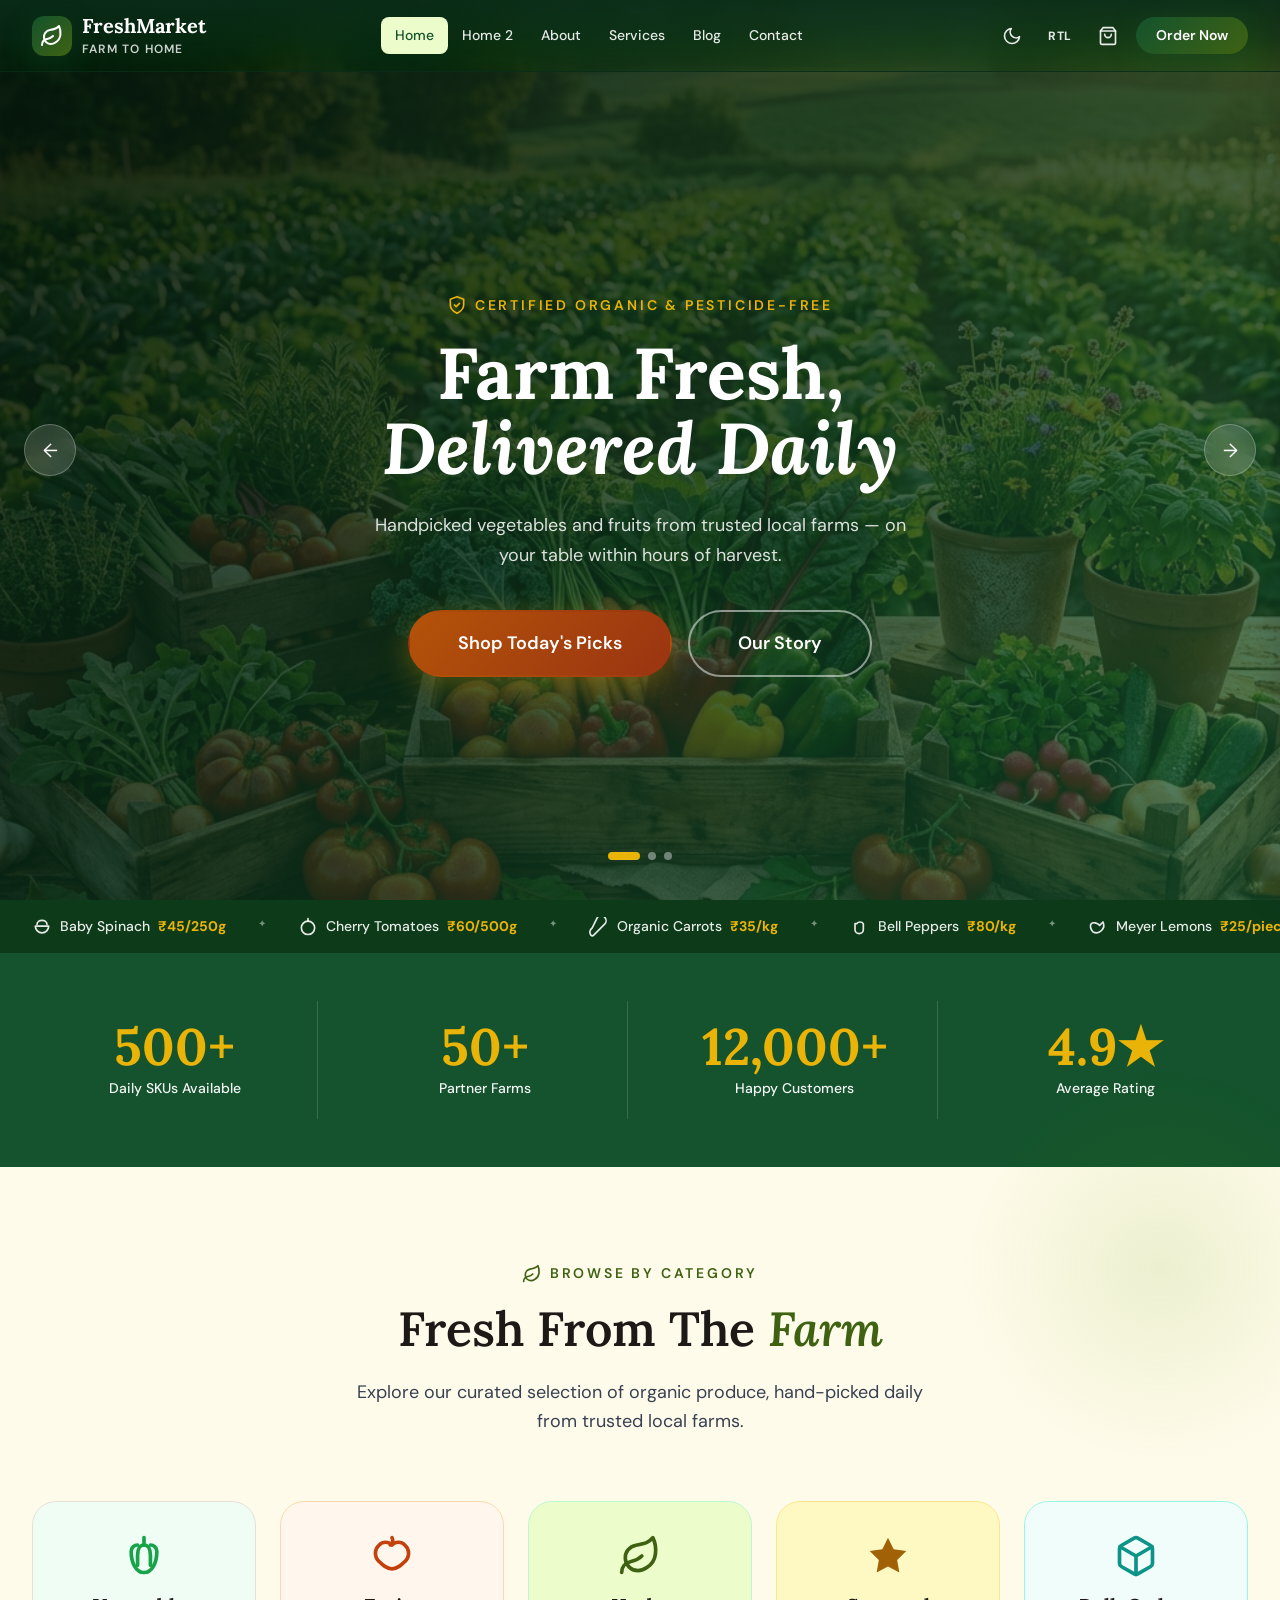
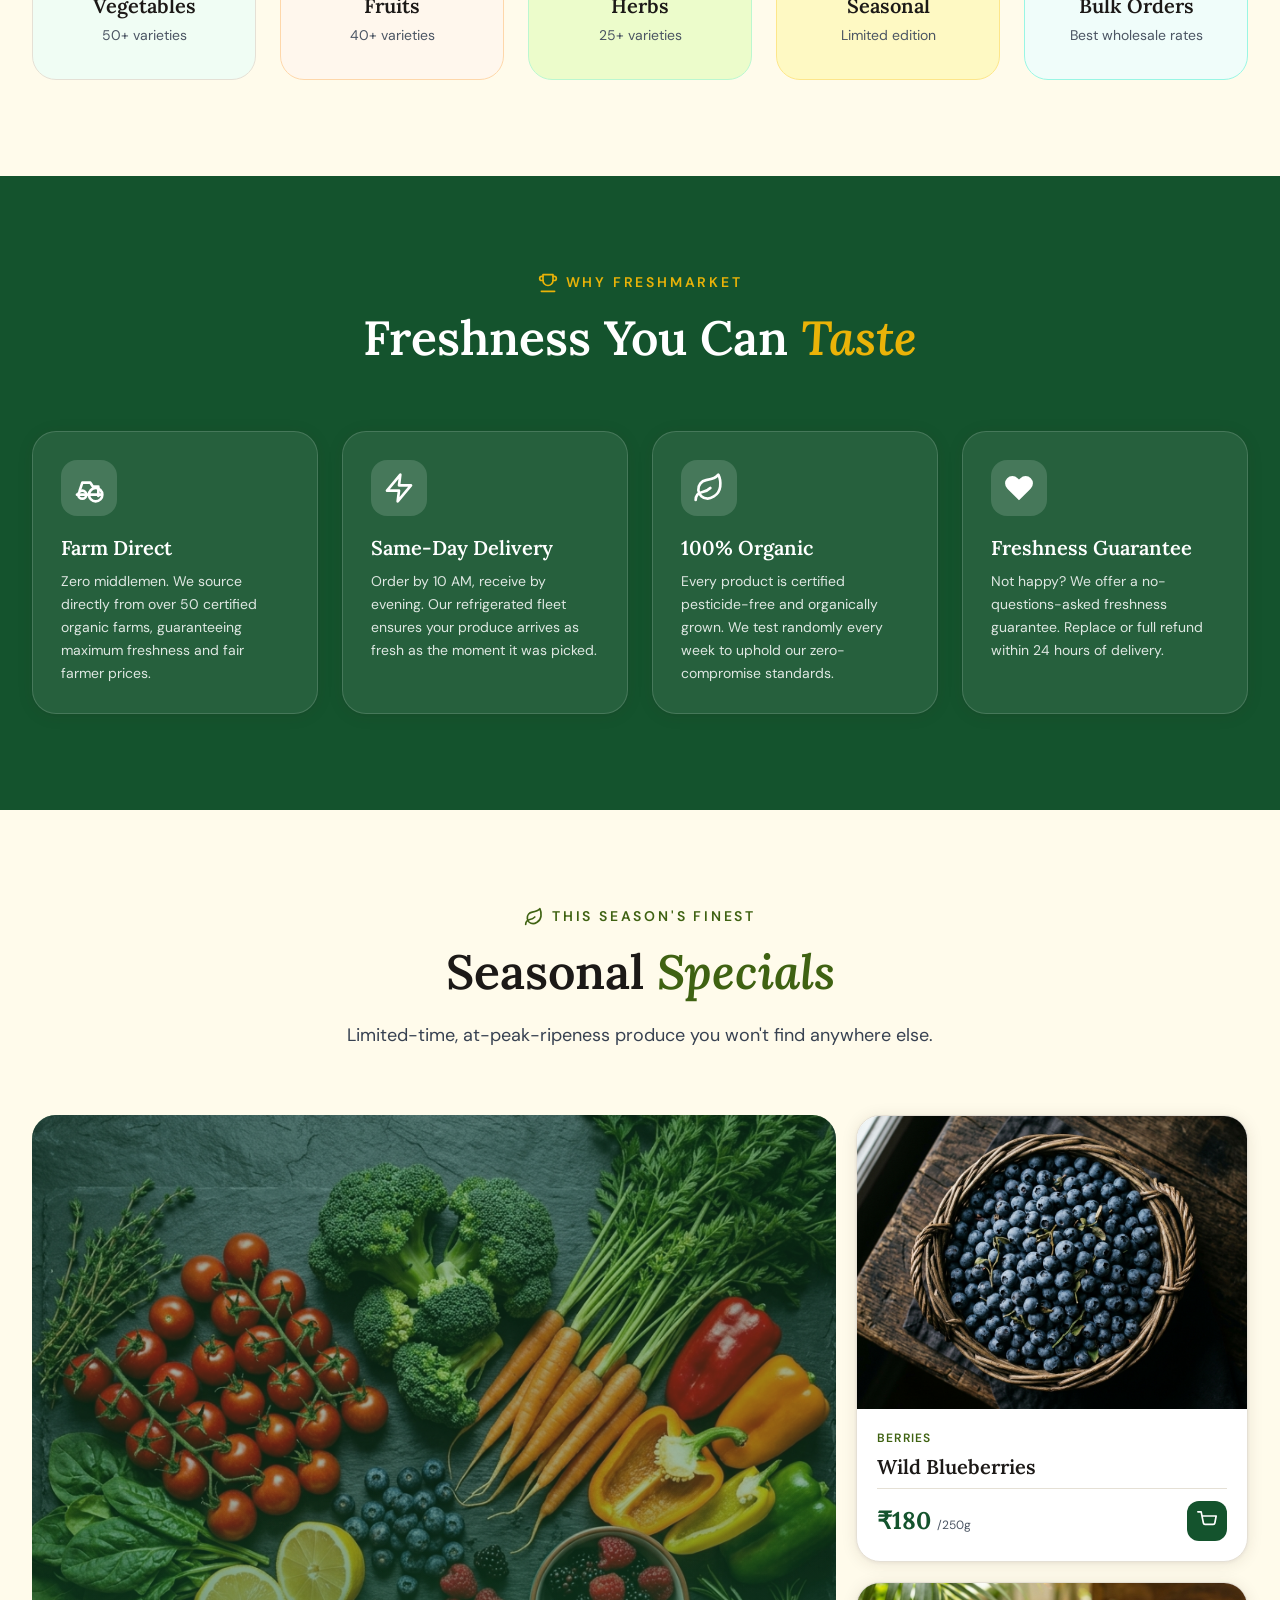
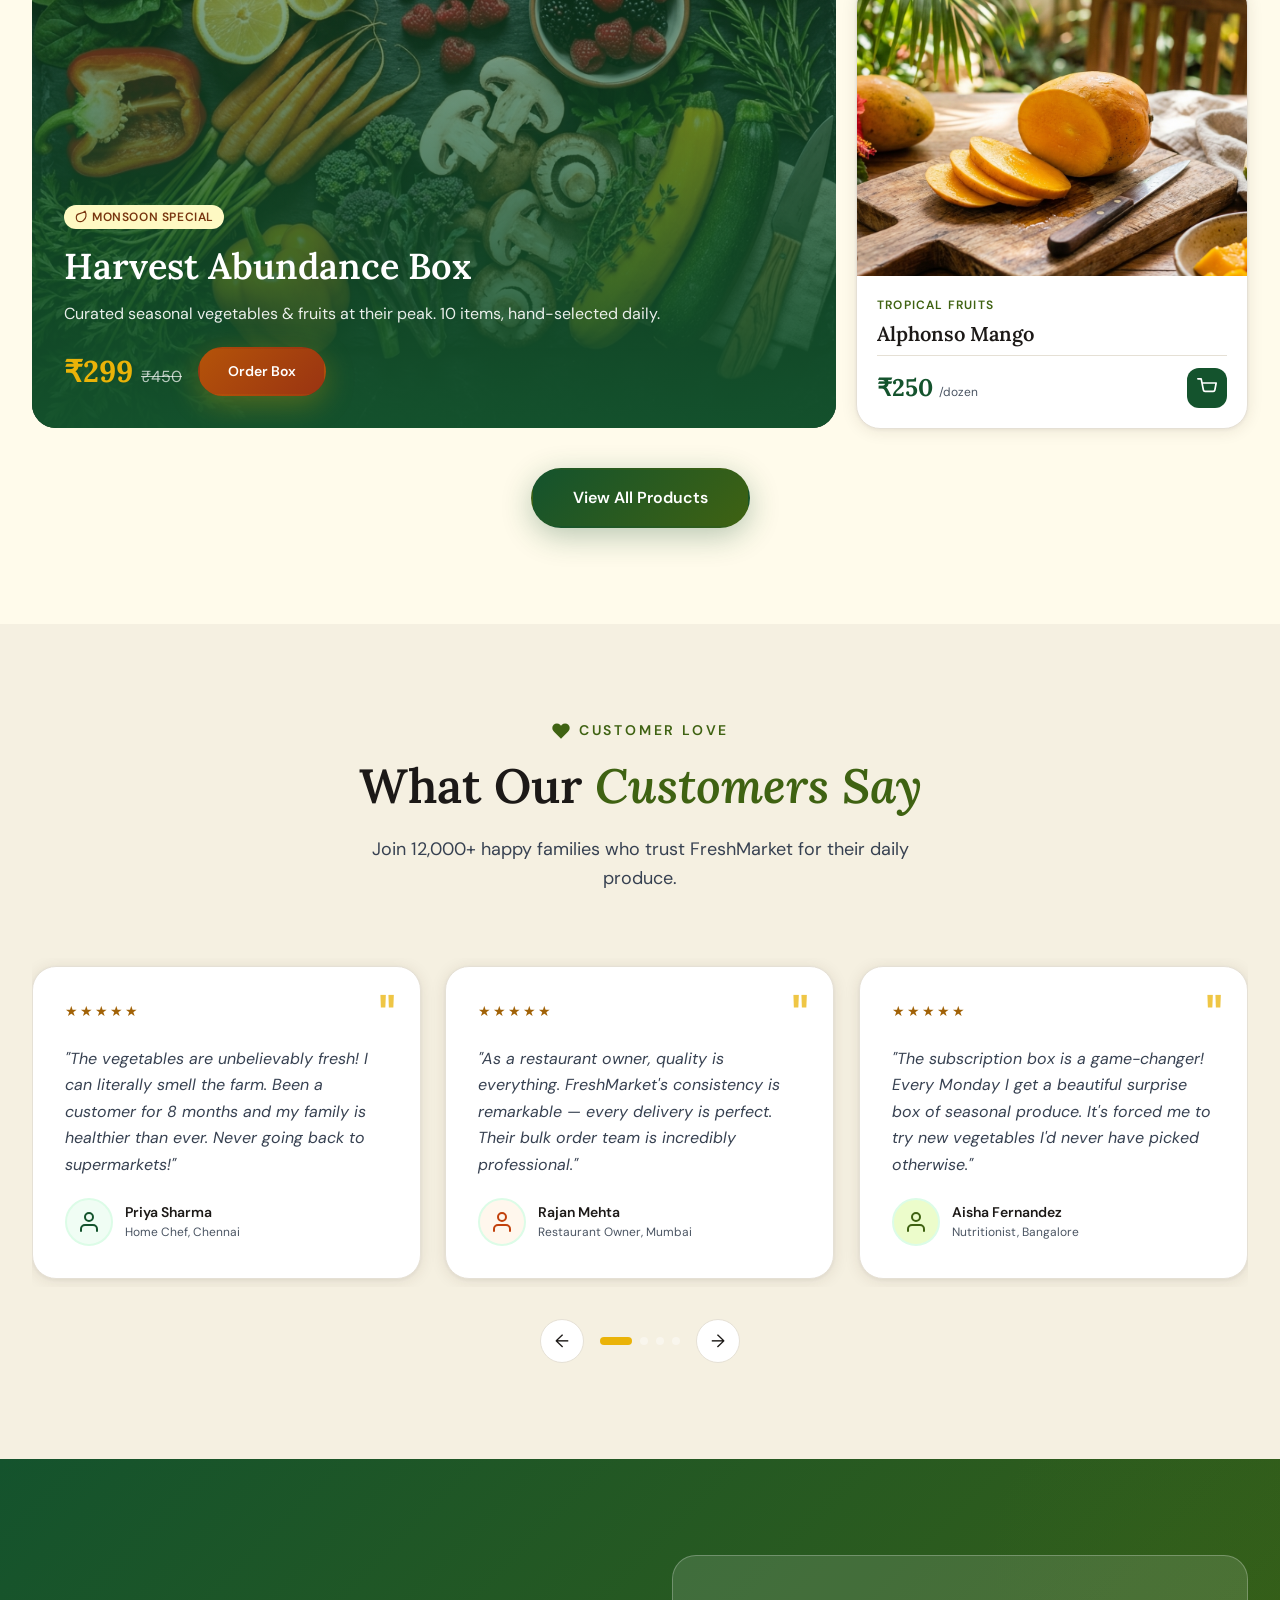
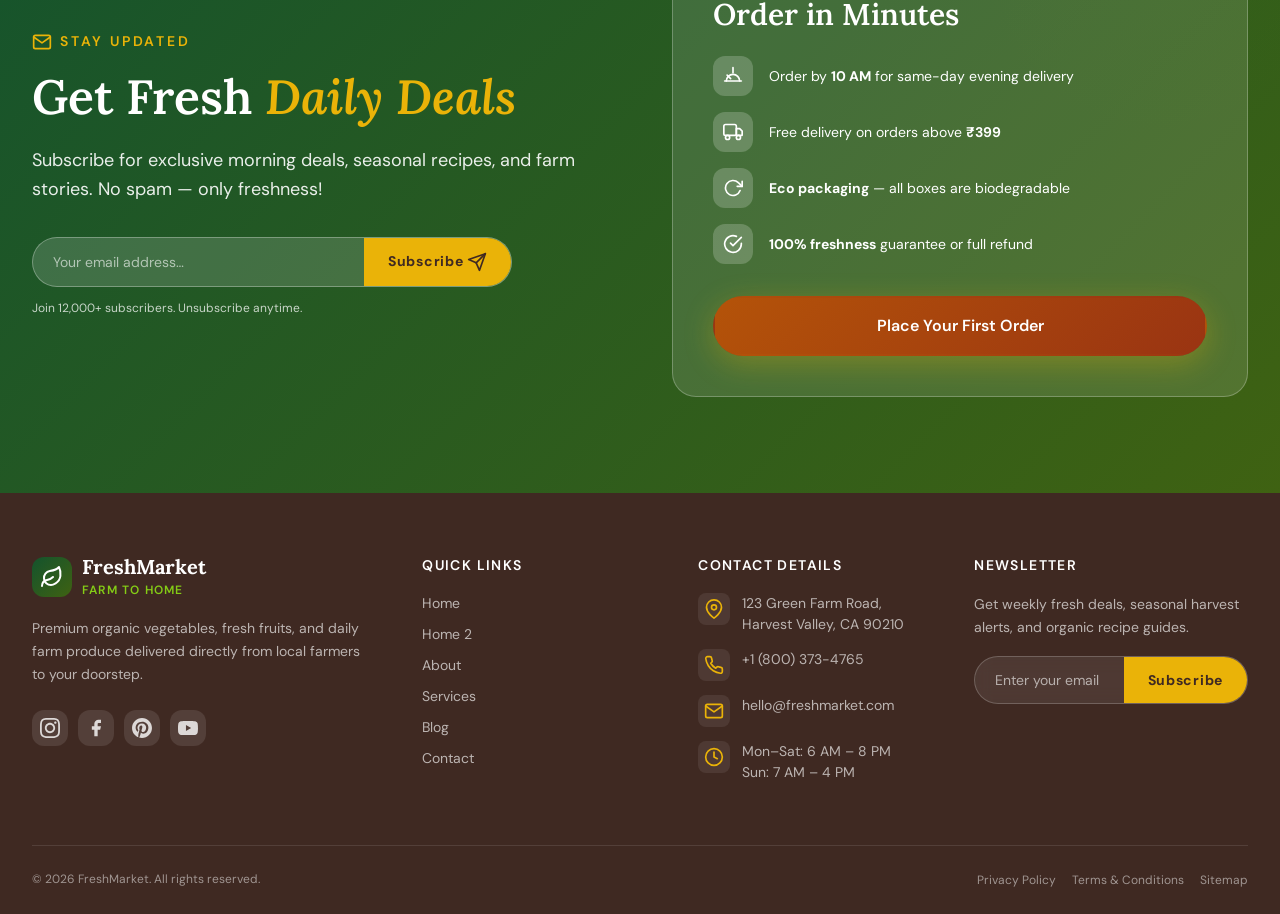
==== index.html @ e2cdcfb3 "home fixed" ====
<!DOCTYPE html>
<html lang="en" dir="ltr" data-theme="light">
<head>
  <meta charset="UTF-8">
  <meta name="viewport" content="width=device-width, initial-scale=1.0">
  <meta name="description" content="FreshMarket — Premium Local Vegetable & Fruit Market. Farm-fresh organic produce delivered to your door daily. Pesticide-free, hand-picked, seasonal specials.">
  <meta name="keywords" content="fresh vegetables, organic fruits, local market, farm to home, organic produce, fresh delivery">
  <meta property="og:title" content="FreshMarket — Premium Local Vegetable & Fruit Market">
  <meta property="og:description" content="Farm-fresh organic produce delivered daily. Pesticide-free, hand-picked seasonal specials.">
  <meta property="og:type" content="website">
  <meta name="theme-color" content="#14532D">
  <link rel="canonical" href="index.html">
  <title>FreshMarket — Premium Local Vegetable & Fruit Market</title>
  <link rel="stylesheet" href="assets/css/main.css">
  <link rel="stylesheet" href="assets/css/components.css">
  <link rel="stylesheet" href="assets/css/animations.css">
  <link rel="stylesheet" href="assets/css/dark-mode.css">
  <script src="assets/js/icons.js"></script>
  <script type="application/ld+json">
  {"@context":"https://schema.org","@type":"LocalBusiness","name":"FreshMarket","description":"Premium Local Vegetable & Fruit Market","url":"https://freshmarket.local","telephone":"+1-800-FRESH-MK","address":{"@type":"PostalAddress","streetAddress":"123 Green Farm Road","addressLocality":"Harvest Valley","addressRegion":"CA","postalCode":"90210","addressCountry":"US"}}
  </script>
</head>
<body>

<!-- Skip to Content -->
<a href="#main-content" class="skip-link">Skip to main content</a>

<!-- Page Loader -->
<div id="page-loader" aria-hidden="true">
  <div class="loader-logo"><svg class="icon-svg icon-svg-lg" viewBox="0 0 24 24" fill="none" stroke="currentColor"><path d="M11 20A7 7 0 0 1 9.8 6.1C15.5 5 17 4.4 19 2c1 2 2 4.1 1.4 9-1 7.6-8.6 9-9.4 9z"/><path d="M2 21c0-3 1.85-5.36 5.08-6C9.5 14.52 12 13 13 12"/></svg> FreshMarket</div>
  <div class="loader-bar"><div class="loader-bar-fill"></div></div>
</div>

<!-- Page Transition Overlay -->
<div id="page-transition" aria-hidden="true"></div>

<!-- Toast Container -->
<div class="toast-container" aria-live="polite" aria-atomic="false"></div>

<!-- Lightbox -->
<div id="lightbox" class="lightbox" role="dialog" aria-modal="true" aria-label="Image viewer">
  <div class="lightbox-inner">
    <button class="lightbox-close" aria-label="Close image viewer">✕</button>
    <img class="lightbox-img" src="" alt="">
  </div>
</div>

<!-- NAVBAR -->
<header>
  <nav class="navbar transparent" id="navbar" role="navigation" aria-label="Main navigation">
    <div class="container navbar-inner">

      <!-- Logo -->
      <a href="index.html" class="navbar-logo" aria-label="FreshMarket Home">
        <div class="logo-icon" aria-hidden="true"><svg class="icon-svg" viewBox="0 0 24 24" fill="none" stroke="currentColor"><path d="M11 20A7 7 0 0 1 9.8 6.1C15.5 5 17 4.4 19 2c1 2 2 4.1 1.4 9-1 7.6-8.6 9-9.4 9z"/><path d="M2 21c0-3 1.85-5.36 5.08-6C9.5 14.52 12 13 13 12"/></svg></div>
        <div class="logo-text">
          <span class="logo-main">FreshMarket</span>
          <span class="logo-sub">Farm to Home</span>
        </div>
      </a>

      <!-- Desktop Nav -->
      <ul class="nav-menu" role="list">
        <li class="nav-item"><a href="index.html" class="nav-link active" aria-current="page">Home</a></li>
        <li class="nav-item"><a href="home2.html" class="nav-link">Home 2</a></li>
        <li class="nav-item"><a href="about.html" class="nav-link">About</a></li>
        <li class="nav-item"><a href="services.html" class="nav-link">Services</a></li>
        <li class="nav-item"><a href="blog.html" class="nav-link">Blog</a></li>
        <li class="nav-item"><a href="contact.html" class="nav-link">Contact</a></li>
      </ul>

      <!-- Controls -->
      <div class="nav-controls">
        <button class="nav-icon-btn theme-toggle" id="theme-btn" aria-label="Toggle dark mode">
          <span class="theme-icon"><svg class="icon-svg" viewBox="0 0 24 24" fill="none" stroke="currentColor"><path d="M21 12.79A9 9 0 1 1 11.21 3 7 7 0 0 0 21 12.79z"/></svg></span>
        </button>
        <button class="nav-icon-btn rtl-toggle rtl-btn" id="rtl-btn" aria-label="Toggle RTL/LTR">RTL</button>
        <button class="nav-icon-btn cart-btn" id="cart-btn" aria-label="View shopping cart" style="position:relative;">
          <svg class="icon-svg" viewBox="0 0 24 24" fill="none" stroke="currentColor" stroke-width="2"><path d="M6 2L3 6v14a2 2 0 0 0 2 2h14a2 2 0 0 0 2-2V6l-3-4z"/><line x1="3" y1="6" x2="21" y2="6"/><path d="M16 10a4 4 0 0 1-8 0"/></svg>
          <span class="cart-badge" id="cart-badge">0</span>
        </button>
        <a href="contact.html" class="nav-cta">Order Now</a>
        <button class="hamburger" id="hamburger" aria-label="Open menu" aria-expanded="false" aria-controls="mobile-nav">
          <span class="bar"></span>
          <span class="bar"></span>
          <span class="bar"></span>
        </button>
      </div>

    </div>
  </nav>

  <!-- Mobile Nav Overlay -->
  <div class="mobile-nav-overlay" id="nav-overlay" aria-hidden="true"></div>

  <!-- Mobile Nav -->
  <nav class="mobile-nav" id="mobile-nav" aria-label="Mobile navigation">
    <div class="mobile-nav-header">
      <a href="index.html" class="navbar-logo">
        <div class="logo-icon"><svg class="icon-svg" viewBox="0 0 24 24" fill="none" stroke="currentColor"><path d="M11 20A7 7 0 0 1 9.8 6.1C15.5 5 17 4.4 19 2c1 2 2 4.1 1.4 9-1 7.6-8.6 9-9.4 9z"/><path d="M2 21c0-3 1.85-5.36 5.08-6C9.5 14.52 12 13 13 12"/></svg></div>
        <div class="logo-text">
          <span class="logo-main">FreshMarket</span>
          <span class="logo-sub">Farm to Home</span>
        </div>
      </a>
      <button class="mobile-close" id="mobile-close" aria-label="Close menu">✕</button>
    </div>
    <div class="mobile-nav-links">
      <a href="index.html" class="mobile-nav-link active" aria-current="page"><svg class="icon-svg" viewBox="0 0 24 24" fill="none" stroke="currentColor"><path d="M3 9l9-7 9 7v11a2 2 0 0 1-2 2H5a2 2 0 0 1-2-2z"/></svg> Home</a>
      <a href="home2.html" class="mobile-nav-link"><svg class="icon-svg" viewBox="0 0 24 24" fill="none" stroke="currentColor"><path d="M6 2L3 6v14a2 2 0 0 0 2 2h14a2 2 0 0 0 2-2V6l-3-4z"/><line x1="3" y1="6" x2="21" y2="6"/><path d="M16 10a4 4 0 0 1-8 0"/></svg> Home 2</a>
      <a href="about.html" class="mobile-nav-link"><svg class="icon-svg" viewBox="0 0 24 24" fill="none" stroke="currentColor"><path d="M12 2v20"/><path d="M8 6l4-2 4 2"/><path d="M7 10l5-2 5 2"/><path d="M6 14l6-2 6 2"/><path d="M5 18l7-2 7 2"/></svg> About</a>
      <a href="services.html" class="mobile-nav-link"><svg class="icon-svg" viewBox="0 0 24 24" fill="none" stroke="currentColor"><rect x="1" y="3" width="15" height="13" rx="2"/><polygon points="16 8 20 8 23 11 23 16 16 16 16 8"/><circle cx="5.5" cy="18.5" r="2.5"/><circle cx="18.5" cy="18.5" r="2.5"/></svg> Services</a>
      <a href="blog.html" class="mobile-nav-link"><svg class="icon-svg" viewBox="0 0 24 24" fill="none" stroke="currentColor"><path d="M19 20H5a2 2 0 0 1-2-2V6a2 2 0 0 1 2-2h10a2 2 0 0 1 2 2v1m2 13a2 2 0 0 1-2-2V7m2 13a2 2 0 0 0 2-2V9a2 2 0 0 0-2-2h-2"/><line x1="7" y1="8" x2="11" y2="8"/><line x1="7" y1="12" x2="13" y2="12"/><line x1="7" y1="16" x2="11" y2="16"/></svg> Blog</a>
      <a href="contact.html" class="mobile-nav-link"><svg class="icon-svg" viewBox="0 0 24 24" fill="none" stroke="currentColor"><path d="M22 16.92v3a2 2 0 0 1-2.18 2 19.79 19.79 0 0 1-8.63-3.07 19.5 19.5 0 0 1-6-6 19.79 19.79 0 0 1-3.07-8.67A2 2 0 0 1 4.11 2h3a2 2 0 0 1 2 1.72 12.84 12.84 0 0 0 .7 2.81 2 2 0 0 1-.45 2.11L8.09 9.91a16 16 0 0 0 6 6l1.27-1.27a2 2 0 0 1 2.11-.45 12.84 12.84 0 0 0 2.81.7A2 2 0 0 1 22 16.92z"/></svg> Contact</a>
    </div>
    <div class="mobile-nav-footer">
      <a href="contact.html" class="mobile-cta"><svg class="icon-svg" viewBox="0 0 24 24" fill="none" stroke="currentColor"><path d="M1 1h4l2.68 13.39a2 2 0 0 0 2 1.61h9.72a2 2 0 0 0 2-1.61L23 6H6"/></svg> Order Fresh Produce</a>
      <div style="display:flex;gap:0.75rem;justify-content:center;margin-top:1rem;">
        <button class="theme-toggle nav-icon-btn" aria-label="Toggle theme"><span class="theme-icon"><svg class="icon-svg" viewBox="0 0 24 24" fill="none" stroke="currentColor"><path d="M21 12.79A9 9 0 1 1 11.21 3 7 7 0 0 0 21 12.79z"/></svg></span></button>
        <button class="rtl-toggle nav-icon-btn rtl-btn" aria-label="Toggle direction">RTL</button>
      </div>
    </div>
  </nav>
</header>

<!-- MAIN CONTENT -->
<main id="main-content">

  <!-- ══ SECTION 1: HERO SLIDER ══ -->
  <section class="hero-slider" aria-label="Hero slider" role="region">

    <button class="slider-prev" aria-label="Previous slide">&#8592;</button>
    <button class="slider-next" aria-label="Next slide">&#8594;</button>

    <!-- Slide 1 -->
    <div class="slide active" aria-label="Slide 1: Farm Fresh Daily">
      <div class="slide-bg" style="background-image:url('assets/images/hero-1.jpg')"></div>
      <div class="slide-overlay"></div>
      <div class="slide-content">
        <div class="container">
          <div class="slide-label"><svg class="icon-svg" viewBox="0 0 24 24" fill="none" stroke="currentColor"><path d="M12 22s8-4 8-10V5l-8-3-8 3v7c0 6 8 10 8 10z"/><path d="M9 12l2 2 4-4"/></svg> Certified Organic &amp; Pesticide-Free</div>
          <h1 class="slide-title">Farm Fresh,<br><em>Delivered Daily</em></h1>
          <p class="slide-desc">Handpicked vegetables and fruits from trusted local farms — on your table within hours of harvest.</p>
          <div class="slide-actions">
            <a href="home2.html" class="btn btn-gold btn-xl">Shop Today's Picks</a>
            <a href="about.html" class="btn btn-ghost btn-xl">Our Story</a>
          </div>
        </div>
      </div>
    </div>

    <!-- Slide 2 -->
    <div class="slide" aria-label="Slide 2: Fresh Fruits">
      <div class="slide-bg" style="background-image:url('assets/images/hero-2.jpg')"></div>
      <div class="slide-overlay"></div>
      <div class="slide-content">
        <div class="container">
          <div class="slide-label"><svg class="icon-svg" viewBox="0 0 24 24" fill="none" stroke="currentColor"><circle cx="12" cy="13" r="9"/><path d="M12 4V2"/><path d="M10 2h4"/><path d="M12 13l3-3"/></svg> Tropical &amp; Seasonal Fruits</div>
          <h1 class="slide-title">Nature's Sweetest<br><em>Treasures</em></h1>
          <p class="slide-desc">Juicy mangoes, vine-ripened berries, and sun-kissed citrus — from the world's finest orchards to your basket.</p>
          <div class="slide-actions">
            <a href="home2.html#fruits" class="btn btn-gold btn-xl">Explore Fruits</a>
            <a href="services.html" class="btn btn-ghost btn-xl">Delivery Options</a>
          </div>
        </div>
      </div>
    </div>

    <!-- Slide 3 -->
    <div class="slide" aria-label="Slide 3: Organic Farm">
      <div class="slide-bg" style="background-image:url('assets/images/hero-3.jpg')"></div>
      <div class="slide-overlay"></div>
      <div class="slide-content">
        <div class="container">
          <div class="slide-label"><svg class="icon-svg" viewBox="0 0 24 24" fill="none" stroke="currentColor"><path d="M7 20h10"/><path d="M12 20v-9"/><path d="M12 11a4 4 0 0 1 4-4h1a4 4 0 0 1 4 4v1a4 4 0 0 1-4 4h-1a4 4 0 0 1-4-4z"/><path d="M12 15a4 4 0 0 0-4-4H7a4 4 0 0 0-4 4v1a4 4 0 0 0 4 4h1a4 4 0 0 0 4-4z"/></svg> Direct From Partner Farms</div>
          <h1 class="slide-title">Know Your<br><em>Farm, Know Your Food</em></h1>
          <p class="slide-desc">We partner with 50+ certified organic farms. Trace every product back to the exact farm it was grown on.</p>
          <div class="slide-actions">
            <a href="about.html#farms" class="btn btn-gold btn-xl">Meet Our Farmers</a>
            <a href="services.html#bulk" class="btn btn-ghost btn-xl">Bulk Orders</a>
          </div>
        </div>
      </div>
    </div>

    <div class="slider-controls">
      <div class="slider-dots" role="tablist" aria-label="Slide navigation">
        <button class="slider-dot active" role="tab" aria-selected="true" aria-label="Slide 1"></button>
        <button class="slider-dot" role="tab" aria-selected="false" aria-label="Slide 2"></button>
        <button class="slider-dot" role="tab" aria-selected="false" aria-label="Slide 3"></button>
      </div>
    </div>
  </section>

  <!-- ══ SECTION 2: DAILY PRODUCE MARQUEE ══ -->
  <section class="marquee-section" aria-label="Today's fresh produce prices">
    <div class="marquee-wrapper">
      <div class="marquee-track" aria-hidden="true">
        <div class="marquee-item"><svg class="icon-svg" viewBox="0 0 24 24" fill="none" stroke="currentColor"><path d="M4 11a8 8 0 0 0 16 0H4z"/><path d="M6 9c0-3 3-5 6-5s6 2 6 5"/></svg> Baby Spinach <span class="price">₹45/250g</span></div><div class="marquee-sep">✦</div>
        <div class="marquee-item"><svg class="icon-svg" viewBox="0 0 24 24" fill="none" stroke="currentColor"><circle cx="12" cy="13" r="8"/><path d="M12 5V2"/></svg> Cherry Tomatoes <span class="price">₹60/500g</span></div><div class="marquee-sep">✦</div>
        <div class="marquee-item"><svg class="icon-svg" viewBox="0 0 24 24" fill="none" stroke="currentColor"><path d="M2.27 21.73a2.41 2.41 0 0 0 3.4 0l13.1-13.1a6 6 0 0 0-8.49-8.48L3.68 13.24a6 6 0 0 0-1.41 8.49z"/></svg> Organic Carrots <span class="price">₹35/kg</span></div><div class="marquee-sep">✦</div>
        <div class="marquee-item"><svg class="icon-svg" viewBox="0 0 24 24" fill="none" stroke="currentColor"><path d="M8 8a5 5 0 0 1 8 0v7a5 5 0 0 1-10 0V8z"/></svg> Bell Peppers <span class="price">₹80/kg</span></div><div class="marquee-sep">✦</div>
        <div class="marquee-item"><svg class="icon-svg" viewBox="0 0 24 24" fill="none" stroke="currentColor"><path d="M18 6A9 9 0 0 1 6 18c-3-3-4-8-2-10s7-1 10 2z"/></svg> Meyer Lemons <span class="price">₹25/piece</span></div><div class="marquee-sep">✦</div>
        <div class="marquee-item"><svg class="icon-svg" viewBox="0 0 24 24" fill="none" stroke="currentColor"><path d="M12 13v8"/><path d="M7 11.5a4.5 4.5 0 0 1 3-4.24 5 5 0 0 1 9.5 1.74 4.5 4.5 0 0 1-2.5 8h-7a4.5 4.5 0 0 1-3-5.5z"/></svg> Broccoli <span class="price">₹55/head</span></div><div class="marquee-sep">✦</div>
        <div class="marquee-item"><svg class="icon-svg" viewBox="0 0 24 24" fill="none" stroke="currentColor"><circle cx="12" cy="11" r="2.5"/><circle cx="8" cy="10" r="2.5"/><circle cx="16" cy="10" r="2.5"/><path d="M12 2v4.5"/></svg> Black Grapes <span class="price">₹120/kg</span></div><div class="marquee-sep">✦</div>
        <div class="marquee-item"><svg class="icon-svg" viewBox="0 0 24 24" fill="none" stroke="currentColor"><path d="M12 2C8 2 5 8 5 14a7 7 0 0 0 14 0c0-6-3-12-7-12z"/></svg> Avocados <span class="price">₹90/piece</span></div><div class="marquee-sep">✦</div>
        <!-- Duplicated for seamless loop -->
        <div class="marquee-item"><svg class="icon-svg" viewBox="0 0 24 24" fill="none" stroke="currentColor"><path d="M4 11a8 8 0 0 0 16 0H4z"/><path d="M6 9c0-3 3-5 6-5s6 2 6 5"/></svg> Baby Spinach <span class="price">₹45/250g</span></div><div class="marquee-sep">✦</div>
        <div class="marquee-item"><svg class="icon-svg" viewBox="0 0 24 24" fill="none" stroke="currentColor"><circle cx="12" cy="13" r="8"/><path d="M12 5V2"/></svg> Cherry Tomatoes <span class="price">₹60/500g</span></div><div class="marquee-sep">✦</div>
        <div class="marquee-item"><svg class="icon-svg" viewBox="0 0 24 24" fill="none" stroke="currentColor"><path d="M2.27 21.73a2.41 2.41 0 0 0 3.4 0l13.1-13.1a6 6 0 0 0-8.49-8.48L3.68 13.24a6 6 0 0 0-1.41 8.49z"/></svg> Organic Carrots <span class="price">₹35/kg</span></div><div class="marquee-sep">✦</div>
        <div class="marquee-item"><svg class="icon-svg" viewBox="0 0 24 24" fill="none" stroke="currentColor"><path d="M8 8a5 5 0 0 1 8 0v7a5 5 0 0 1-10 0V8z"/></svg> Bell Peppers <span class="price">₹80/kg</span></div><div class="marquee-sep">✦</div>
      </div>
    </div>
  </section>

  <!-- ══ SECTION 3: STATS ══ -->
  <section class="section" style="background:var(--color-forest);padding:3rem 0;" aria-label="FreshMarket at a glance">
    <div class="container">
      <div style="display:grid;grid-template-columns:repeat(4,1fr);gap:1.5rem;" data-reveal="fade-up">
        <div class="stat-card" style="border-right:1px solid rgba(255,255,255,0.15);">
          <div class="stat-number" style="color:var(--color-gold);" data-counter="500" data-suffix="+">0+</div>
          <div class="stat-label" style="color:rgba(255,255,255,0.95);">Daily SKUs Available</div>
        </div>
        <div class="stat-card" style="border-right:1px solid rgba(255,255,255,0.15);">
          <div class="stat-number" style="color:var(--color-gold);" data-counter="50" data-suffix="+">0+</div>
          <div class="stat-label" style="color:rgba(255,255,255,0.95);">Partner Farms</div>
        </div>
        <div class="stat-card" style="border-right:1px solid rgba(255,255,255,0.15);">
          <div class="stat-number" style="color:var(--color-gold);" data-counter="12000" data-suffix="+">0+</div>
          <div class="stat-label" style="color:rgba(255,255,255,0.95);">Happy Customers</div>
        </div>
        <div class="stat-card">
          <div class="stat-number" style="color:var(--color-gold);" data-counter="4.9" data-suffix="★">0★</div>
          <div class="stat-label" style="color:rgba(255,255,255,0.95);">Average Rating</div>
        </div>
      </div>
    </div>
  </section>

  <!-- ══ SECTION 4: FEATURED CATEGORIES ══ -->
  <section class="section bg-primary" id="categories" aria-labelledby="cat-heading">
    <div class="blob-1" style="top:-100px;right:-80px;" aria-hidden="true"></div>
    <div class="container">
      <div class="section-header text-center" data-reveal="fade-up">
        <div class="section-label"><svg class="icon-svg" viewBox="0 0 24 24" fill="none" stroke="currentColor"><path d="M11 20A7 7 0 0 1 9.8 6.1C15.5 5 17 4.4 19 2c1 2 2 4.1 1.4 9-1 7.6-8.6 9-9.4 9z"/><path d="M2 21c0-3 1.85-5.36 5.08-6C9.5 14.52 12 13 13 12"/></svg> Browse by Category</div>
        <h2 class="section-title" id="cat-heading">Fresh From The <span class="highlight">Farm</span></h2>
        <p class="section-subtitle">Explore our curated selection of organic produce, hand-picked daily from trusted local farms.</p>
      </div>

      <div class="categories-grid" style="display:grid;grid-template-columns:repeat(auto-fit,minmax(180px,1fr));gap:1.5rem;">

        <a href="home2.html#vegetables" class="category-card cat-card-veg" style="background:var(--color-forest-50);border:1px solid var(--border-light);border-radius:var(--radius-2xl);padding:2rem 1.5rem;text-align:center;text-decoration:none;display:block;" data-reveal="zoom-in" data-delay="100" aria-label="Shop Vegetables">
          <div class="category-card-content">
            <div class="cat-icon" style="display:flex;justify-content:center;align-items:center;margin-bottom:1rem;color:#16A34A;" aria-hidden="true"><svg class="icon-svg icon-svg-xl" viewBox="0 0 24 24" fill="none" stroke="currentColor" stroke-width="2" stroke-linecap="round" stroke-linejoin="round"><path d="M12 2v4"/><path d="M8.5 6A3.5 3.5 0 0 0 5 9.5c0 6 2.5 11.5 7 11.5s7-5.5 7-11.5A3.5 3.5 0 0 0 15.5 6"/><path d="M12 6c-2 0-3.5 2-3.5 5.5v5.5"/><path d="M12 6c2 0 3.5 2 3.5 5.5v5.5"/></svg></div>
            <h3 class="cat-name" style="font-family:var(--font-serif);font-size:var(--text-xl);color:var(--text-primary);margin-bottom:0.375rem;">Vegetables</h3>
            <p style="font-size:var(--text-sm);color:var(--text-muted);">50+ varieties</p>
          </div>
        </a>

        <a href="home2.html#fruits" class="category-card cat-card-fruits" style="background:#FFF7ED;border:1px solid #FED7AA;border-radius:var(--radius-2xl);padding:2rem 1.5rem;text-align:center;text-decoration:none;display:block;" data-reveal="zoom-in" data-delay="200" aria-label="Shop Fruits">
          <div class="category-card-content">
            <div class="cat-icon" style="display:flex;justify-content:center;align-items:center;margin-bottom:1rem;color:#C2410C;" aria-hidden="true"><svg class="icon-svg icon-svg-xl" viewBox="0 0 24 24" fill="none" stroke="currentColor"><path d="M12 2c1 2 0 4-1 4"/><path d="M12 6c-2-2-5-2-7 0a6 6 0 0 0 0 9c2 2 4 4 7 4s5-2 7-4a6 6 0 0 0 0-9c-2-2-5-2-7 0z"/></svg></div>
            <h3 class="cat-name" style="font-family:var(--font-serif);font-size:var(--text-xl);color:var(--text-primary);margin-bottom:0.375rem;">Fruits</h3>
            <p style="font-size:var(--text-sm);color:var(--text-muted);">40+ varieties</p>
          </div>
        </a>

        <a href="home2.html#herbs" class="category-card cat-card-herbs" style="background:var(--color-leaf-light);border:1px solid #BBF7D0;border-radius:var(--radius-2xl);padding:2rem 1.5rem;text-align:center;text-decoration:none;display:block;" data-reveal="zoom-in" data-delay="300" aria-label="Shop Herbs">
          <div class="category-card-content">
            <div class="cat-icon" style="display:flex;justify-content:center;align-items:center;margin-bottom:1rem;color:var(--color-leaf);" aria-hidden="true"><svg class="icon-svg icon-svg-xl" viewBox="0 0 24 24" fill="none" stroke="currentColor"><path d="M11 20A7 7 0 0 1 9.8 6.1C15.5 5 17 4.4 19 2c1 2 2 4.1 1.4 9-1 7.6-8.6 9-9.4 9z"/><path d="M2 21c0-3 1.85-5.36 5.08-6C9.5 14.52 12 13 13 12"/></svg></div>
            <h3 class="cat-name" style="font-family:var(--font-serif);font-size:var(--text-xl);color:var(--text-primary);margin-bottom:0.375rem;">Herbs</h3>
            <p style="font-size:var(--text-sm);color:var(--text-muted);">25+ varieties</p>
          </div>
        </a>

        <a href="home2.html#specials" class="category-card cat-card-seasonal" style="background:var(--color-gold-light);border:1px solid #FDE68A;border-radius:var(--radius-2xl);padding:2rem 1.5rem;text-align:center;text-decoration:none;display:block;" data-reveal="zoom-in" data-delay="400" aria-label="Shop Seasonal Specials">
          <div class="category-card-content">
            <div class="cat-icon" style="display:flex;justify-content:center;align-items:center;margin-bottom:1rem;color:#A16207;" aria-hidden="true"><svg class="icon-svg icon-svg-xl" viewBox="0 0 24 24" fill="currentColor" stroke="none"><polygon points="12 2 15.09 8.26 22 9.27 17 14.14 18.18 21.02 12 17.77 5.82 21.02 7 14.14 2 9.27 8.91 8.26 12 2"/></svg></div>
            <h3 class="cat-name" style="font-family:var(--font-serif);font-size:var(--text-xl);color:var(--text-primary);margin-bottom:0.375rem;">Seasonal</h3>
            <p style="font-size:var(--text-sm);color:var(--text-muted);">Limited edition</p>
          </div>
        </a>

        <a href="services.html#bulk" class="category-card cat-card-bulk" style="background:#F0FDFA;border:1px solid #99F6E4;border-radius:var(--radius-2xl);padding:2rem 1.5rem;text-align:center;text-decoration:none;display:block;" data-reveal="zoom-in" data-delay="500" aria-label="Bulk Orders">
          <div class="category-card-content">
            <div class="cat-icon" style="display:flex;justify-content:center;align-items:center;margin-bottom:1rem;color:#0D9488;" aria-hidden="true"><svg class="icon-svg icon-svg-xl" viewBox="0 0 24 24" fill="none" stroke="currentColor"><path d="M21 16V8a2 2 0 0 0-1-1.73l-7-4a2 2 0 0 0-2 0l-7 4A2 2 0 0 0 3 8v8a2 2 0 0 0 1 1.73l7 4a2 2 0 0 0 2 0l7-4A2 2 0 0 0 21 16z"/><polyline points="3.27 6.96 12 12.01 20.73 6.96"/><line x1="12" y1="22.08" x2="12" y2="12"/></svg></div>
            <h3 class="cat-name" style="font-family:var(--font-serif);font-size:var(--text-xl);color:var(--text-primary);margin-bottom:0.375rem;">Bulk Orders</h3>
            <p style="font-size:var(--text-sm);color:var(--text-muted);">Best wholesale rates</p>
          </div>
        </a>

      </div>
    </div>
  </section>

  <!-- ══ SECTION 5: WHY CHOOSE US ══ -->
  <section class="section" style="background:var(--color-forest);" aria-labelledby="why-heading">
    <div class="container">
      <div class="section-header text-center" data-reveal="fade-up">
        <div class="section-label" style="color:var(--color-gold);"><svg class="icon-svg" viewBox="0 0 24 24" fill="none" stroke="currentColor"><path d="M6 9H4.5a2.5 2.5 0 0 1 0-5H6"/><path d="M18 9h1.5a2.5 2.5 0 0 0 0-5H18"/><path d="M4 22h16"/><path d="M18 2H6v7a6 6 0 0 0 12 0V2z"/></svg> Why FreshMarket</div>
        <h2 class="section-title" id="why-heading" style="color:white;">Freshness You Can <span style="color:var(--color-gold);font-style:italic;">Taste</span></h2>
      </div>

      <div style="display:grid;grid-template-columns:repeat(auto-fit,minmax(240px,1fr));gap:1.5rem;">
        <div class="feature-card" style="background:rgba(255,255,255,0.08);border-color:rgba(255,255,255,0.15);" data-reveal="fade-up" data-delay="100">
          <div class="feature-icon feature-icon-green" style="background:rgba(255,255,255,0.15);color:white;"><svg class="icon-svg" viewBox="0 0 24 24" fill="none" stroke="currentColor"><path d="M3 17h18"/><circle cx="7" cy="17" r="3"/><circle cx="17" cy="17" r="5"/><path d="M5 14l2-6h6l2 3h4v7"/></svg></div>
          <h3 class="feature-title" style="color:white;">Farm Direct</h3>
          <p class="feature-text" style="color:rgba(255,255,255,0.85);">Zero middlemen. We source directly from over 50 certified organic farms, guaranteeing maximum freshness and fair farmer prices.</p>
        </div>
        <div class="feature-card" style="background:rgba(255,255,255,0.08);border-color:rgba(255,255,255,0.15);" data-reveal="fade-up" data-delay="200">
          <div class="feature-icon feature-icon-green" style="background:rgba(255,255,255,0.15);color:white;"><svg class="icon-svg" viewBox="0 0 24 24" fill="none" stroke="currentColor"><polygon points="13 2 3 14 12 14 11 22 21 10 12 10 13 2"/></svg></div>
          <h3 class="feature-title" style="color:white;">Same-Day Delivery</h3>
          <p class="feature-text" style="color:rgba(255,255,255,0.85);">Order by 10 AM, receive by evening. Our refrigerated fleet ensures your produce arrives as fresh as the moment it was picked.</p>
        </div>
        <div class="feature-card" style="background:rgba(255,255,255,0.08);border-color:rgba(255,255,255,0.15);" data-reveal="fade-up" data-delay="300">
          <div class="feature-icon feature-icon-green" style="background:rgba(255,255,255,0.15);color:white;"><svg class="icon-svg" viewBox="0 0 24 24" fill="none" stroke="currentColor"><path d="M11 20A7 7 0 0 1 9.8 6.1C15.5 5 17 4.4 19 2c1 2 2 4.1 1.4 9-1 7.6-8.6 9-9.4 9z"/><path d="M2 21c0-3 1.85-5.36 5.08-6C9.5 14.52 12 13 13 12"/></svg></div>
          <h3 class="feature-title" style="color:white;">100% Organic</h3>
          <p class="feature-text" style="color:rgba(255,255,255,0.85);">Every product is certified pesticide-free and organically grown. We test randomly every week to uphold our zero-compromise standards.</p>
        </div>
        <div class="feature-card" style="background:rgba(255,255,255,0.08);border-color:rgba(255,255,255,0.15);" data-reveal="fade-up" data-delay="400">
          <div class="feature-icon feature-icon-green" style="background:rgba(255,255,255,0.15);color:white;"><svg class="icon-svg" viewBox="0 0 24 24" fill="currentColor" stroke="none"><path d="M20.84 4.61a5.5 5.5 0 0 0-7.78 0L12 5.67l-1.06-1.06a5.5 5.5 0 0 0-7.78 7.78l1.06 1.06L12 21.23l7.78-7.78 1.06-1.06a5.5 5.5 0 0 0 0-7.78z"/></svg></div>
          <h3 class="feature-title" style="color:white;">Freshness Guarantee</h3>
          <p class="feature-text" style="color:rgba(255,255,255,0.85);">Not happy? We offer a no-questions-asked freshness guarantee. Replace or full refund within 24 hours of delivery.</p>
        </div>
      </div>
    </div>
  </section>

  <!-- ══ SECTION 6: SEASONAL SPECIALS ══ -->
  <section class="section bg-primary" id="specials" aria-labelledby="specials-heading">
    <div class="container">
      <div class="section-header text-center" data-reveal="fade-up">
        <div class="section-label"><svg class="icon-svg" viewBox="0 0 24 24" fill="none" stroke="currentColor"><path d="M11 20A7 7 0 0 1 9.8 6.1C15.5 5 17 4.4 19 2c1 2 2 4.1 1.4 9-1 7.6-8.6 9-9.4 9z"/><path d="M2 21c0-3 1.85-5.36 5.08-6C9.5 14.52 12 13 13 12"/></svg> This Season's Finest</div>
        <h2 class="section-title" id="specials-heading">Seasonal <span class="highlight">Specials</span></h2>
        <p class="section-subtitle">Limited-time, at-peak-ripeness produce you won't find anywhere else.</p>
      </div>

      <!-- Bento Grid -->
      <div style="display:grid;grid-template-columns:repeat(3,1fr);grid-template-rows:auto;gap:1.25rem;" class="specials-bento" data-reveal="fade-up">

        <!-- Large Feature Card -->
        <div style="grid-column:span 2;grid-row:span 2;position:relative;border-radius:var(--radius-2xl);overflow:hidden;min-height:400px;background:var(--color-forest);">
          <img src="assets/images/products-grid.jpg" alt="Seasonal organic produce flat lay" style="width:100%;height:100%;object-fit:cover;opacity:0.6;" class="zoomable" data-zoom="assets/images/products-grid.jpg">
          <div style="position:absolute;inset:0;background:linear-gradient(to top,rgba(20,83,45,0.95) 0%,transparent 60%);padding:2rem;display:flex;flex-direction:column;justify-content:flex-end;">
            <span class="badge badge-gold" style="width:fit-content;margin-bottom:1rem;"><svg class="icon-svg" viewBox="0 0 24 24" fill="none" stroke="currentColor"><path d="M11 20A7 7 0 0 1 9.8 6.1C15.5 5 17 4.4 19 2c1 2 2 4.1 1.4 9-1 7.6-8.6 9-9.4 9z"/></svg> Monsoon Special</span>
            <h3 style="font-family:var(--font-serif);font-size:var(--text-4xl);color:white;margin-bottom:0.75rem;">Harvest Abundance Box</h3>
            <p style="color:rgba(255,255,255,0.9);margin-bottom:1.25rem;font-size:var(--text-base);">Curated seasonal vegetables & fruits at their peak. 10 items, hand-selected daily.</p>
            <div style="display:flex;align-items:center;gap:1rem;flex-wrap:wrap;">
              <div><span style="font-size:var(--text-3xl);font-weight:700;color:var(--color-gold);font-family:var(--font-serif);">₹299</span><span style="color:rgba(255,255,255,0.7);text-decoration:line-through;margin-left:0.5rem;">₹450</span></div>
              <a href="home2.html#specials" class="btn btn-gold">Order Box</a>
            </div>
          </div>
        </div>

        <!-- Small Card 1 -->
        <div class="product-card" data-reveal="fade-left" data-delay="200">
          <div class="product-card-img" style="aspect-ratio:4/3;background:var(--color-leaf-light);display:flex;align-items:center;justify-content:center;overflow:hidden;"><img src="assets/images/product_wild_blueberries.png" alt="Fresh Wild Blueberries" style="width:100%;height:100%;object-fit:cover;"></div>
          <div class="product-card-body">
            <div class="product-category">Berries</div>
            <h3 class="product-name">Wild Blueberries</h3>
            <div class="product-footer">
              <div class="product-price"><span class="price-current">₹180</span><span class="price-unit">/250g</span></div>
              <button class="btn-cart" aria-label="Add Wild Blueberries to cart"><svg class="icon-svg" viewBox="0 0 24 24" fill="none" stroke="currentColor"><path d="M1 1h4l2.68 13.39a2 2 0 0 0 2 1.61h9.72a2 2 0 0 0 2-1.61L23 6H6"/></svg></button>
            </div>
          </div>
        </div>

        <!-- Small Card 2 -->
        <div class="product-card" data-reveal="fade-left" data-delay="350">
          <div class="product-card-img" style="aspect-ratio:4/3;background:#FFF7ED;display:flex;align-items:center;justify-content:center;overflow:hidden;"><img src="assets/images/product_alphonso_mango.png" alt="Alphonso Mango" style="width:100%;height:100%;object-fit:cover;"></div>
          <div class="product-card-body">
            <div class="product-category">Tropical Fruits</div>
            <h3 class="product-name">Alphonso Mango</h3>
            <div class="product-footer">
              <div class="product-price"><span class="price-current">₹250</span><span class="price-unit">/dozen</span></div>
              <button class="btn-cart" aria-label="Add Alphonso Mango to cart"><svg class="icon-svg" viewBox="0 0 24 24" fill="none" stroke="currentColor"><path d="M1 1h4l2.68 13.39a2 2 0 0 0 2 1.61h9.72a2 2 0 0 0 2-1.61L23 6H6"/></svg></button>
            </div>
          </div>
        </div>

      </div>

      <div class="text-center" style="margin-top:2.5rem;" data-reveal="fade-up">
        <a href="home2.html" class="btn btn-primary btn-lg">View All Products</a>
      </div>
    </div>
  </section>

  <!-- ══ SECTION 7: TESTIMONIALS ══ -->
  <section class="section" style="background:var(--bg-secondary);" id="testimonials" aria-labelledby="testi-heading">
    <div class="container">
      <div class="section-header text-center" data-reveal="fade-up">
        <div class="section-label"><svg class="icon-svg" viewBox="0 0 24 24" fill="currentColor" stroke="none"><path d="M20.84 4.61a5.5 5.5 0 0 0-7.78 0L12 5.67l-1.06-1.06a5.5 5.5 0 0 0-7.78 7.78l1.06 1.06L12 21.23l7.78-7.78 1.06-1.06a5.5 5.5 0 0 0 0-7.78z"/></svg> Customer Love</div>
        <h2 class="section-title" id="testi-heading">What Our <span class="highlight">Customers Say</span></h2>
        <p class="section-subtitle">Join 12,000+ happy families who trust FreshMarket for their daily produce.</p>
      </div>

      <div class="testimonials-carousel" aria-label="Customer testimonials">
        <div style="overflow:hidden;position:relative;padding:0.5rem 0;">
          <div class="testi-track">

            <div class="testimonial-card" data-reveal="fade-up" data-delay="100">
              <div class="stars" aria-label="5 stars">★★★★★</div>
              <p class="testimonial-text">"The vegetables are unbelievably fresh! I can literally smell the farm. Been a customer for 8 months and my family is healthier than ever. Never going back to supermarkets!"</p>
              <div class="testimonial-author">
                <div class="testimonial-avatar" style="background:var(--color-forest-50);display:flex;align-items:center;justify-content:center;color:var(--color-forest);width:48px;height:48px;border-radius:50%;"><svg class="icon-svg icon-svg-md" viewBox="0 0 24 24" fill="none" stroke="currentColor"><path d="M20 21v-2a4 4 0 0 0-4-4H8a4 4 0 0 0-4 4v2"/><circle cx="12" cy="7" r="4"/></svg></div>
                <div class="testimonial-info">
                  <div class="testimonial-name">Priya Sharma</div>
                  <div class="testimonial-role">Home Chef, Chennai</div>
                </div>
              </div>
            </div>

            <div class="testimonial-card" data-reveal="fade-up" data-delay="200">
              <div class="stars" aria-label="5 stars">★★★★★</div>
              <p class="testimonial-text">"As a restaurant owner, quality is everything. FreshMarket's consistency is remarkable — every delivery is perfect. Their bulk order team is incredibly professional."</p>
              <div class="testimonial-author">
                <div class="testimonial-avatar" style="background:#FFF7ED;display:flex;align-items:center;justify-content:center;color:#C2410C;width:48px;height:48px;border-radius:50%;"><svg class="icon-svg icon-svg-md" viewBox="0 0 24 24" fill="none" stroke="currentColor"><path d="M20 21v-2a4 4 0 0 0-4-4H8a4 4 0 0 0-4 4v2"/><circle cx="12" cy="7" r="4"/></svg></div>
                <div class="testimonial-info">
                  <div class="testimonial-name">Rajan Mehta</div>
                  <div class="testimonial-role">Restaurant Owner, Mumbai</div>
                </div>
              </div>
            </div>

            <div class="testimonial-card" data-reveal="fade-up" data-delay="300">
              <div class="stars" aria-label="5 stars">★★★★★</div>
              <p class="testimonial-text">"The subscription box is a game-changer! Every Monday I get a beautiful surprise box of seasonal produce. It's forced me to try new vegetables I'd never have picked otherwise."</p>
              <div class="testimonial-author">
                <div class="testimonial-avatar" style="background:var(--color-leaf-light);display:flex;align-items:center;justify-content:center;color:var(--color-leaf);width:48px;height:48px;border-radius:50%;"><svg class="icon-svg icon-svg-md" viewBox="0 0 24 24" fill="none" stroke="currentColor"><path d="M20 21v-2a4 4 0 0 0-4-4H8a4 4 0 0 0-4 4v2"/><circle cx="12" cy="7" r="4"/></svg></div>
                <div class="testimonial-info">
                  <div class="testimonial-name">Aisha Fernandez</div>
                  <div class="testimonial-role">Nutritionist, Bangalore</div>
                </div>
              </div>
            </div>

            <div class="testimonial-card" data-reveal="fade-up" data-delay="100">
              <div class="stars" aria-label="5 stars">★★★★★</div>
              <p class="testimonial-text">"The organic fruits are top tier! As an athlete, clean nutrition is non-negotiable. The Nagpur oranges and Alphonso mangoes are exceptionally fresh and bursting with natural flavor."</p>
              <div class="testimonial-author">
                <div class="testimonial-avatar" style="background:#F0FDF4;display:flex;align-items:center;justify-content:center;color:#16A34A;width:48px;height:48px;border-radius:50%;"><svg class="icon-svg icon-svg-md" viewBox="0 0 24 24" fill="none" stroke="currentColor"><path d="M20 21v-2a4 4 0 0 0-4-4H8a4 4 0 0 0-4 4v2"/><circle cx="12" cy="7" r="4"/></svg></div>
                <div class="testimonial-info">
                  <div class="testimonial-name">Vikram Patel</div>
                  <div class="testimonial-role">Fitness Coach, Delhi</div>
                </div>
              </div>
            </div>

            <div class="testimonial-card" data-reveal="fade-up" data-delay="200">
              <div class="stars" aria-label="5 stars">★★★★★</div>
              <p class="testimonial-text">"Same-day delivery in eco-friendly packaging! I love how FreshMarket connects us directly with local farmers. Ordering through their site is smooth and hassle-free every time."</p>
              <div class="testimonial-author">
                <div class="testimonial-avatar" style="background:#EFF6FF;display:flex;align-items:center;justify-content:center;color:#2563EB;width:48px;height:48px;border-radius:50%;"><svg class="icon-svg icon-svg-md" viewBox="0 0 24 24" fill="none" stroke="currentColor"><path d="M20 21v-2a4 4 0 0 0-4-4H8a4 4 0 0 0-4 4v2"/><circle cx="12" cy="7" r="4"/></svg></div>
                <div class="testimonial-info">
                  <div class="testimonial-name">Ananya Roy</div>
                  <div class="testimonial-role">Software Engineer, Hyderabad</div>
                </div>
              </div>
            </div>

            <div class="testimonial-card" data-reveal="fade-up" data-delay="300">
              <div class="stars" aria-label="5 stars">★★★★★</div>
              <p class="testimonial-text">"Finding authentic, chemical-free produce used to be a challenge. FreshMarket's hydroponic spinach and crisp purple carrots exceeded all my expectations. Absolutely top quality!"</p>
              <div class="testimonial-author">
                <div class="testimonial-avatar" style="background:#FAF5FF;display:flex;align-items:center;justify-content:center;color:#9333EA;width:48px;height:48px;border-radius:50%;"><svg class="icon-svg icon-svg-md" viewBox="0 0 24 24" fill="none" stroke="currentColor"><path d="M20 21v-2a4 4 0 0 0-4-4H8a4 4 0 0 0-4 4v2"/><circle cx="12" cy="7" r="4"/></svg></div>
                <div class="testimonial-info">
                  <div class="testimonial-name">David Miller</div>
                  <div class="testimonial-role">Food Blogger & Expat, Goa</div>
                </div>
              </div>
            </div>

          </div>
        </div>

        <div style="display:flex;align-items:center;justify-content:center;gap:1rem;margin-top:2rem;">
          <button class="slider-arrow testi-prev" aria-label="Previous testimonials">&#8592;</button>
          <div class="testi-dots" style="display:flex;gap:0.5rem;"></div>
          <button class="slider-arrow testi-next" aria-label="Next testimonials">&#8594;</button>
        </div>
      </div>
    </div>
  </section>

  <!-- ══ SECTION 8: NEWSLETTER + APP CTA ══ -->
  <section class="section cta-section" style="background:linear-gradient(135deg, #14532D 0%, #3F6212 100%);position:relative;overflow:hidden;" aria-labelledby="cta-heading">
    <div class="blob-1" style="top:-100px;right:-80px;opacity:0.15;" aria-hidden="true"></div>
    <div class="container">
      <div style="display:grid;grid-template-columns:1fr 1fr;gap:4rem;align-items:center;">

        <div data-reveal="fade-right">
          <div class="section-label" style="color:var(--color-gold);"><svg class="icon-svg" viewBox="0 0 24 24" fill="none" stroke="currentColor"><path d="M4 4h16c1.1 0 2 .9 2 2v12c0 1.1-.9 2-2 2H4c-1.1 0-2-.9-2-2V6c0-1.1.9-2 2-2z"/><polyline points="22,6 12,13 2,6"/></svg> Stay Updated</div>
          <h2 class="section-title" id="cta-heading" style="color:white;">Get Fresh <span style="color:var(--color-gold);font-style:italic;">Daily Deals</span></h2>
          <p style="color:rgba(255,255,255,0.9);margin-bottom:2rem;font-size:var(--text-lg);">Subscribe for exclusive morning deals, seasonal recipes, and farm stories. No spam — only freshness!</p>
          <form class="newsletter-form" action="#" method="post" novalidate aria-label="Newsletter subscription">
            <label for="newsletter-email" class="sr-only">Email address</label>
            <input type="email" id="newsletter-email" name="email" placeholder="Your email address…" autocomplete="email" required>
            <button type="submit">Subscribe <svg class="icon-svg" viewBox="0 0 24 24" fill="none" stroke="currentColor"><path d="M22 2L11 13"/><polygon points="22 2 15 22 11 13 2 9 22 2"/></svg></button>
          </form>
          <p style="color:rgba(255,255,255,0.75);font-size:var(--text-xs);margin-top:0.75rem;">Join 12,000+ subscribers. Unsubscribe anytime.</p>
        </div>

        <div data-reveal="fade-left">
          <div style="background:rgba(255,255,255,0.12);border:1px solid rgba(255,255,255,0.25);border-radius:var(--radius-2xl);padding:2.5rem;backdrop-filter:blur(12px);">
            <h3 style="font-family:var(--font-serif);font-size:var(--text-3xl);color:white;margin-bottom:1.5rem;">Order in Minutes</h3>
            <div style="display:flex;flex-direction:column;gap:1rem;">
              <div style="display:flex;gap:1rem;align-items:center;color:white;font-size:var(--text-sm);">
                <span style="width:40px;height:40px;background:rgba(255,255,255,0.2);border-radius:var(--radius-lg);display:flex;align-items:center;justify-content:center;flex-shrink:0;"><svg class="icon-svg" viewBox="0 0 24 24" fill="none" stroke="currentColor"><path d="M12 2v6"/><path d="M4.93 10.93l4.24 4.24"/><path d="M2 18h20"/><path d="M20 18a8 8 0 0 0-16 0"/></svg></span>
                <span>Order by <strong>10 AM</strong> for same-day evening delivery</span>
              </div>
              <div style="display:flex;gap:1rem;align-items:center;color:white;font-size:var(--text-sm);">
                <span style="width:40px;height:40px;background:rgba(255,255,255,0.2);border-radius:var(--radius-lg);display:flex;align-items:center;justify-content:center;flex-shrink:0;"><svg class="icon-svg" viewBox="0 0 24 24" fill="none" stroke="currentColor"><rect x="1" y="3" width="15" height="13" rx="2"/><polygon points="16 8 20 8 23 11 23 16 16 16 16 8"/><circle cx="5.5" cy="18.5" r="2.5"/><circle cx="18.5" cy="18.5" r="2.5"/></svg></span>
                <span>Free delivery on orders above <strong>₹399</strong></span>
              </div>
              <div style="display:flex;gap:1rem;align-items:center;color:white;font-size:var(--text-sm);">
                <span style="width:40px;height:40px;background:rgba(255,255,255,0.2);border-radius:var(--radius-lg);display:flex;align-items:center;justify-content:center;flex-shrink:0;"><svg class="icon-svg" viewBox="0 0 24 24" fill="none" stroke="currentColor"><polyline points="23 4 23 10 17 10"/><path d="M20.49 15a9 9 0 1 1-2.12-9.36L23 10"/></svg></span>
                <span><strong>Eco packaging</strong> — all boxes are biodegradable</span>
              </div>
              <div style="display:flex;gap:1rem;align-items:center;color:white;font-size:var(--text-sm);">
                <span style="width:40px;height:40px;background:rgba(255,255,255,0.2);border-radius:var(--radius-lg);display:flex;align-items:center;justify-content:center;flex-shrink:0;"><svg class="icon-svg" viewBox="0 0 24 24" fill="none" stroke="currentColor"><path d="M22 11.08V12a10 10 0 1 1-5.93-9.14"/><polyline points="22 4 12 14.01 9 11.01"/></svg></span>
                <span><strong>100% freshness</strong> guarantee or full refund</span>
              </div>
            </div>
            <a href="contact.html" class="btn btn-gold btn-lg w-full" style="margin-top:2rem;justify-content:center;">Place Your First Order</a>
          </div>
        </div>

      </div>
    </div>
  </section>

</main>

<!-- FOOTER -->
<footer class="footer" aria-label="Site footer">
  <div class="container">
    <div class="footer-grid">

      <!-- Column 1: Company / Brand -->
      <div class="footer-brand">
        <a href="index.html" class="footer-logo" aria-label="FreshMarket Home">
          <div class="logo-icon" aria-hidden="true">
            <svg class="icon-svg" viewBox="0 0 24 24" fill="none" stroke="currentColor"><path d="M11 20A7 7 0 0 1 9.8 6.1C15.5 5 17 4.4 19 2c1 2 2 4.1 1.4 9-1 7.6-8.6 9-9.4 9z"/><path d="M2 21c0-3 1.85-5.36 5.08-6C9.5 14.52 12 13 13 12"/></svg>
          </div>
          <div class="logo-text">
            <span class="logo-main">FreshMarket</span>
            <span class="logo-sub">Farm to Home</span>
          </div>
        </a>
        <p>Premium organic vegetables, fresh fruits, and daily farm produce delivered directly from local farmers to your doorstep.</p>
        <div class="footer-socials">
          <a href="https://www.instagram.com/" class="footer-social-link" target="_blank" rel="noopener noreferrer" aria-label="Instagram">
            <svg class="icon-svg" viewBox="0 0 24 24" fill="currentColor"><path d="M12 2.163c3.204 0 3.584.012 4.85.07 3.252.148 4.771 1.691 4.919 4.919.058 1.265.069 1.645.069 4.849 0 3.205-.012 3.584-.069 4.849-.149 3.225-1.664 4.771-4.919 4.919-1.266.058-1.644.07-4.85.07-3.204 0-3.584-.012-4.849-.07-3.26-.149-4.771-1.699-4.919-4.92-.058-1.265-.07-1.644-.07-4.849 0-3.204.013-3.583.07-4.849.149-3.227 1.664-4.771 4.919-4.919 1.266-.057 1.645-.069 4.849-.069zm0-2.163c-3.259 0-3.667.014-4.947.072-4.358.2-6.78 2.618-6.98 6.98-.059 1.281-.073 1.689-.073 4.948 0 3.259.014 3.668.072 4.948.2 4.358 2.618 6.78 6.98 6.98 1.281.058 1.689.072 4.948.072 3.259 0 3.668-.014 4.948-.072 4.354-.2 6.782-2.618 6.979-6.98.059-1.28.073-1.689.073-4.948 0-3.259-.014-3.667-.072-4.947-.196-4.354-2.617-6.78-6.979-6.98-1.281-.059-1.69-.073-4.949-.073zm0 5.838c-3.403 0-6.162 2.759-6.162 6.162s2.759 6.163 6.162 6.163 6.162-2.759 6.162-6.163c0-3.403-2.759-6.162-6.162-6.162zm0 10.162c-2.209 0-4-1.79-4-4 0-2.209 1.791-4 4-4s4 1.791 4 4c0 2.21-1.791 4-4 4zm6.406-11.845c-.796 0-1.441.645-1.441 1.44s.645 1.44 1.441 1.44c.795 0 1.439-.645 1.439-1.44s-.644-1.44-1.439-1.44z"/></svg>
          </a>
          <a href="https://www.facebook.com/" class="footer-social-link" target="_blank" rel="noopener noreferrer" aria-label="Facebook">
            <svg class="icon-svg" viewBox="0 0 24 24" fill="currentColor"><path d="M18 2h-3a5 5 0 0 0-5 5v3H7v4h3v8h4v-8h3l1-4h-4V7a1 1 0 0 1 1-1h3z"/></svg>
          </a>
          <a href="https://www.pinterest.com/" class="footer-social-link" target="_blank" rel="noopener noreferrer" aria-label="Pinterest">
            <svg class="icon-svg" viewBox="0 0 24 24" fill="currentColor"><path d="M12.017 0C5.396 0 .029 5.367.029 11.987c0 5.079 3.158 9.417 7.618 11.162-.105-.949-.199-2.403.041-3.439.219-.937 1.406-5.957 1.406-5.957s-.359-.72-.359-1.781c0-1.663.967-2.911 2.168-2.911 1.024 0 1.518.769 1.518 1.688 0 1.029-.653 2.567-.992 3.992-.285 1.193.6 2.165 1.775 2.165 2.128 0 3.768-2.245 3.768-5.487 0-2.861-2.063-4.869-5.008-4.869-3.41 0-5.409 2.562-5.409 5.199 0 1.033.394 2.143.889 2.741.099.12.112.225.085.345-.09.375-.293 1.199-.334 1.363-.053.225-.172.271-.401.165-1.495-.69-2.433-2.878-2.433-4.646 0-3.776 2.748-7.252 7.92-7.252 4.158 0 7.392 2.967 7.392 6.923 0 4.135-2.607 7.462-6.233 7.462-1.214 0-2.354-.629-2.758-1.379l-.749 2.848c-.269 1.045-1.004 2.352-1.498 3.146 1.123.345 2.306.535 3.55.535 6.607 0 11.985-5.365 11.985-11.987C24.002 5.367 18.624 0 12.017 0z"/></svg>
          </a>
          <a href="https://www.youtube.com/" class="footer-social-link" target="_blank" rel="noopener noreferrer" aria-label="YouTube">
            <svg class="icon-svg" viewBox="0 0 24 24" fill="currentColor"><path d="M23.498 6.186a3.016 3.016 0 0 0-2.122-2.136C19.505 3.545 12 3.545 12 3.545s-7.505 0-9.377.505A3.017 3.017 0 0 0 .502 6.186C0 8.07 0 12 0 12s0 3.93.502 5.814a3.016 3.016 0 0 0 2.122 2.136c1.871.505 9.376.505 9.376.505s7.505 0 9.377-.505a3.015 3.015 0 0 0 2.122-2.136C24 15.93 24 12 24 12s0-3.93-.502-5.814zM9.545 15.568V8.432L15.818 12l-6.273 3.568z"/></svg>
          </a>
        </div>
      </div>

      <!-- Column 2: Quick Links -->
      <div class="footer-col">
        <h4>Quick Links</h4>
        <ul class="footer-links">
          <li><a href="index.html" class="footer-link">Home</a></li>
          <li><a href="home2.html" class="footer-link">Home 2</a></li>
          <li><a href="about.html" class="footer-link">About</a></li>
          <li><a href="services.html" class="footer-link">Services</a></li>
          <li><a href="blog.html" class="footer-link">Blog</a></li>
          <li><a href="contact.html" class="footer-link">Contact</a></li>
        </ul>
      </div>

      <!-- Column 3: Contact Details -->
      <div class="footer-col">
        <h4>Contact Details</h4>
        <div class="footer-contact-item">
          <div class="icon"><svg class="icon-svg" viewBox="0 0 24 24" fill="none" stroke="currentColor"><path d="M21 10c0 7-9 13-9 13s-9-6-9-13a9 9 0 0 1 18 0z"/><circle cx="12" cy="10" r="3"/></svg></div>
          <div>123 Green Farm Road, Harvest Valley, CA 90210</div>
        </div>
        <div class="footer-contact-item">
          <div class="icon"><svg class="icon-svg" viewBox="0 0 24 24" fill="none" stroke="currentColor"><path d="M22 16.92v3a2 2 0 0 1-2.18 2 19.79 19.79 0 0 1-8.63-3.07 19.5 19.5 0 0 1-6-6 19.79 19.79 0 0 1-3.07-8.67A2 2 0 0 1 4.11 2h3a2 2 0 0 1 2 1.72 12.84 12.84 0 0 0 .7 2.81 2 2 0 0 1-.45 2.11L8.09 9.91a16 16 0 0 0 6 6l1.27-1.27a2 2 0 0 1 2.11-.45 12.84 12.84 0 0 0 2.81.7A2 2 0 0 1 22 16.92z"/></svg></div>
          <div><a href="tel:+18003734765" style="color:inherit;">+1 (800) 373-4765</a></div>
        </div>
        <div class="footer-contact-item">
          <div class="icon"><svg class="icon-svg" viewBox="0 0 24 24" fill="none" stroke="currentColor"><path d="M4 4h16c1.1 0 2 .9 2 2v12c0 1.1-.9 2-2 2H4c-1.1 0-2-.9-2-2V6c0-1.1.9-2 2-2z"/><polyline points="22,6 12,13 2,6"/></svg></div>
          <div><a href="mailto:hello@freshmarket.com" style="color:inherit;">hello@freshmarket.com</a></div>
        </div>
        <div class="footer-contact-item">
          <div class="icon"><svg class="icon-svg" viewBox="0 0 24 24" fill="none" stroke="currentColor"><circle cx="12" cy="12" r="10"/><polyline points="12 6 12 12 16 14"/></svg></div>
          <div>Mon–Sat: 6 AM – 8 PM<br>Sun: 7 AM – 4 PM</div>
        </div>
      </div>

      <!-- Column 4: Newsletter -->
      <div class="footer-col">
        <h4>Newsletter</h4>
        <p class="footer-newsletter-desc">Get weekly fresh deals, seasonal harvest alerts, and organic recipe guides.</p>
        <form class="newsletter-form footer-newsletter-form" action="#" method="post" novalidate aria-label="Newsletter subscription">
          <label for="footer-email" class="sr-only">Email address</label>
          <input type="email" id="footer-email" name="email" class="footer-newsletter-input" placeholder="Enter your email" required>
          <button type="submit" class="footer-newsletter-btn">Subscribe</button>
        </form>
      </div>

    </div>

    <!-- Bottom Footer Row -->
    <div class="footer-bottom">
      <p class="footer-copy">© 2026 FreshMarket. All rights reserved.</p>
      <div class="footer-legal-links">
        <a href="privacy-policy.html" class="footer-legal-link">Privacy Policy</a>
        <a href="terms.html" class="footer-legal-link">Terms &amp; Conditions</a>
        <a href="sitemap.html" class="footer-legal-link">Sitemap</a>
      </div>
    </div>
  </div>
</footer>

<!-- Back To Top -->
<button class="back-to-top" id="back-to-top" aria-label="Scroll back to top">↑</button>

<script src="assets/js/main.js"></script>
<script src="assets/js/slider.js"></script>
<script src="assets/js/animations.js"></script>
<script src="assets/js/utils.js"></script>
</body>
</html>
---- assets/css/main.css ----
/* ================================================================
   FRESHMARKET — MAIN CSS DESIGN SYSTEM
   Premium Local Vegetable & Fruit Market
   ================================================================ */

/* ── Google Fonts ── */
@import url('https://fonts.googleapis.com/css2?family=DM+Sans:ital,opsz,wght@0,9..40,300;0,9..40,400;0,9..40,500;0,9..40,600;0,9..40,700;1,9..40,400&family=Lora:ital,wght@0,400;0,500;0,600;0,700;1,400;1,600&display=swap');

/* ================================================================
   CSS CUSTOM PROPERTIES (DESIGN TOKENS)
   ================================================================ */
:root {
  /* Brand Colors */
  --color-forest:     #14532D;
  --color-leaf:       #3F6212;
  --color-gold:       #EAB308;
  --color-terracotta: #C2410C;
  --color-cream:      #FFFBEB;
  --color-earth:      #3F2922;

  /* Tints */
  --color-forest-50:  #F0FDF4;
  --color-forest-100: #DCFCE7;
  --color-forest-200: #BBF7D0;
  --color-forest-400: #4ADE80;
  --color-forest-600: #16A34A;
  --color-forest-800: #166534;
  --color-leaf-light: #ECFCCB;
  --color-leaf-mid:   #84CC16;
  --color-gold-light: #FEF9C3;
  --color-gold-dark:  #A16207;

  /* Accent for gold icons/graphics on light surfaces; brightened in dark mode */
  --icon-gold:        #A16207;
  --color-terra-light:#FFF7ED;
  --color-terra-dark: #9A3412;

  /* Neutral Palette */
  --neutral-50:  #FAFAF9;
  --neutral-100: #F5F5F4;
  --neutral-200: #E7E5E4;
  --neutral-300: #D6D3D1;
  --neutral-400: #78716C;
  --neutral-500: #57534E;
  --neutral-600: #44403C;
  --neutral-700: #292524;
  --neutral-800: #1C1917;
  --neutral-900: #0C0A09;

  /* Semantic Colors */
  --bg-primary:    var(--color-cream);
  --bg-secondary:  #F5F0E1;
  --bg-tertiary:   var(--color-forest-50);
  --bg-dark:       #0D1F14;
  --bg-card:       #FFFFFF;
  --text-primary:  #1C1917;
  --text-secondary:#374151;
  --text-muted:    #4B5563;
  --text-inverse:  var(--color-cream);
  --border-color:  #D6D0C2;
  --border-light:  #E5E0D5;

  /* Brand Gradients */
  --grad-primary:  linear-gradient(135deg, var(--color-forest) 0%, var(--color-leaf) 100%);
  --grad-gold:     linear-gradient(135deg, #B45309 0%, #9A3412 100%);
  --grad-warm:     linear-gradient(135deg, #FEF9C3 0%, #FFFBEB 50%, #FFF7ED 100%);
  --grad-hero:     linear-gradient(135deg, rgba(5,20,10,0.9) 0%, rgba(20,83,45,0.7) 100%);
  --grad-card:     linear-gradient(180deg, rgba(255,255,255,0) 60%, rgba(20,83,45,0.9) 100%);
  --grad-glass:    linear-gradient(135deg, rgba(255,255,255,0.25) 0%, rgba(255,255,255,0.1) 100%);

  /* Shadows */
  --shadow-xs:   0 1px 2px rgba(63,41,34,0.05);
  --shadow-sm:   0 2px 8px rgba(63,41,34,0.08);
  --shadow-md:   0 4px 20px rgba(63,41,34,0.12);
  --shadow-lg:   0 8px 40px rgba(63,41,34,0.16);
  --shadow-xl:   0 20px 60px rgba(63,41,34,0.20);
  --shadow-2xl:  0 30px 80px rgba(63,41,34,0.25);
  --shadow-green: 0 8px 30px rgba(20,83,45,0.3);
  --shadow-gold:  0 8px 30px rgba(234,179,8,0.3);
  --shadow-card:  0 2px 16px rgba(63,41,34,0.1), 0 1px 4px rgba(63,41,34,0.06);

  /* Typography */
  --font-sans:    'DM Sans', -apple-system, BlinkMacSystemFont, 'Segoe UI', sans-serif;
  --font-serif:   'Lora', 'Georgia', 'Times New Roman', serif;

  /* Font Sizes — Fluid Scale */
  --text-xs:   clamp(0.694rem, 1.5vw, 0.75rem);
  --text-sm:   clamp(0.833rem, 1.8vw, 0.875rem);
  --text-base: clamp(1rem, 2vw, 1rem);
  --text-lg:   clamp(1.125rem, 2.2vw, 1.125rem);
  --text-xl:   clamp(1.25rem, 2.5vw, 1.25rem);
  --text-2xl:  clamp(1.4rem, 3vw, 1.5rem);
  --text-3xl:  clamp(1.6rem, 4vw, 1.875rem);
  --text-4xl:  clamp(1.8rem, 5vw, 2.25rem);
  --text-5xl:  clamp(2rem, 6vw, 3rem);
  --text-6xl:  clamp(2.5rem, 8vw, 3.75rem);
  --text-7xl:  clamp(3rem, 10vw, 4.5rem);

  /* Font Weights */
  --fw-light:   300;
  --fw-regular: 400;
  --fw-medium:  500;
  --fw-semi:    600;
  --fw-bold:    700;

  /* Line Heights */
  --lh-tight:   1.2;
  --lh-snug:    1.35;
  --lh-normal:  1.5;
  --lh-relaxed: 1.65;
  --lh-loose:   1.8;

  /* Letter Spacing */
  --ls-tight: -0.025em;
  --ls-normal: 0;
  --ls-wide:   0.05em;
  --ls-wider:  0.1em;
  --ls-widest: 0.2em;

  /* Spacing Scale (8px base) */
  --space-1:  0.25rem;
  --space-2:  0.5rem;
  --space-3:  0.75rem;
  --space-4:  1rem;
  --space-5:  1.25rem;
  --space-6:  1.5rem;
  --space-8:  2rem;
  --space-10: 2.5rem;
  --space-12: 3rem;
  --space-16: 4rem;
  --space-20: 5rem;
  --space-24: 6rem;
  --space-32: 8rem;

  /* Border Radius */
  --radius-sm:   4px;
  --radius-md:   8px;
  --radius-lg:   12px;
  --radius-xl:   16px;
  --radius-2xl:  24px;
  --radius-3xl:  32px;
  --radius-full: 9999px;

  /* Transitions */
  --ease-smooth: cubic-bezier(0.4, 0, 0.2, 1);
  --ease-bounce: cubic-bezier(0.34, 1.56, 0.64, 1);
  --ease-out:    cubic-bezier(0, 0, 0.2, 1);
  --ease-in:     cubic-bezier(0.4, 0, 1, 1);
  --dur-fast:    150ms;
  --dur-normal:  300ms;
  --dur-slow:    500ms;
  --dur-slower:  700ms;

  /* Z-Index Scale */
  --z-base:    0;
  --z-above:   10;
  --z-dropdown:100;
  --z-sticky:  200;
  --z-overlay: 300;
  --z-modal:   400;
  --z-toast:   500;

  /* Layout */
  --container-sm:  640px;
  --container-md:  768px;
  --container-lg:  1024px;
  --container-xl:  1280px;
  --container-2xl: 1440px;
  --container-pad: clamp(1rem, 5vw, 2rem);

  /* Navbar */
  --navbar-h: 72px;
}

/* ================================================================
   DARK MODE CUSTOM PROPERTIES
   ================================================================ */
[data-theme="dark"] {
  --bg-primary:    #0D1F14;
  --bg-secondary:  #111B16;
  --bg-tertiary:   #162D1E;
  --bg-card:       #1A2E21;
  --text-primary:  #F0EBE0;
  --text-secondary:#BDB5A8;
  --text-muted:    #78716C;
  --border-color:  #2D4A36;
  --border-light:  #1E3527;
  --shadow-card:   0 2px 16px rgba(0,0,0,0.4), 0 1px 4px rgba(0,0,0,0.3);
  --shadow-md:     0 4px 20px rgba(0,0,0,0.4);
  --shadow-lg:     0 8px 40px rgba(0,0,0,0.5);
  --grad-warm:     linear-gradient(135deg, #162D1E 0%, #0D1F14 50%, #1A1208 100%);
}

/* ================================================================
   CSS RESET & BASE
   ================================================================ */
*, *::before, *::after {
  box-sizing: border-box;
  margin: 0;
  padding: 0;
}

html {
  scroll-behavior: smooth;
  text-rendering: optimizeLegibility;
  -webkit-text-size-adjust: 100%;
  font-size: 16px;
}

[dir="rtl"] {
  direction: rtl;
  text-align: right;
}

body {
  font-family: var(--font-sans);
  font-size: var(--text-base);
  font-weight: var(--fw-regular);
  line-height: var(--lh-normal);
  color: var(--text-primary);
  background-color: var(--bg-primary);
  overflow-x: hidden;
  transition: background-color var(--dur-normal) var(--ease-smooth),
              color var(--dur-normal) var(--ease-smooth);
}

img {
  display: block;
  max-width: 100%;
  height: auto;
}

a {
  color: inherit;
  text-decoration: none;
  transition: color var(--dur-fast) var(--ease-smooth);
}

button, input, select, textarea {
  font-family: inherit;
  font-size: inherit;
}

ul, ol { list-style: none; }

svg { vertical-align: middle; }

/* ── Skip to Content (Accessibility) ── */
.skip-link {
  position: absolute;
  top: -100px;
  left: 1rem;
  background: var(--color-forest);
  color: white;
  padding: 0.5rem 1rem;
  border-radius: var(--radius-md);
  z-index: var(--z-toast);
  font-weight: var(--fw-semi);
  transition: top var(--dur-fast);
}
.skip-link:focus { top: 1rem; }

/* ── Page Loader ── */
#page-loader {
  position: fixed;
  inset: 0;
  background: var(--color-cream);
  display: flex;
  flex-direction: column;
  align-items: center;
  justify-content: center;
  z-index: 9999;
  transition: opacity 0.5s ease, visibility 0.5s ease;
}
[data-theme="dark"] #page-loader { background: #0D1F14; }
#page-loader.hidden { opacity: 0; visibility: hidden; }
.loader-logo {
  font-family: var(--font-serif);
  font-size: var(--text-3xl);
  color: var(--color-forest);
  font-weight: var(--fw-bold);
  margin-bottom: 1.5rem;
}
[data-theme="dark"] .loader-logo { color: var(--color-leaf); }
.loader-bar {
  width: 120px;
  height: 3px;
  background: var(--border-color);
  border-radius: var(--radius-full);
  overflow: hidden;
}
.loader-bar-fill {
  height: 100%;
  width: 0%;
  background: var(--grad-primary);
  border-radius: var(--radius-full);
  animation: loaderFill 1.2s var(--ease-smooth) forwards;
}
@keyframes loaderFill {
  to { width: 100%; }
}

/* ── Page Transition Overlay (Disabled) ── */
#page-transition {
  display: none !important;
}

/* ================================================================
   TYPOGRAPHY
   ================================================================ */
h1, h2, h3, h4, h5, h6 {
  font-family: var(--font-serif);
  font-weight: var(--fw-semi);
  line-height: var(--lh-tight);
  color: var(--text-primary);
}

h1 { font-size: var(--text-6xl); }
h2 { font-size: var(--text-5xl); }
h3 { font-size: var(--text-3xl); }
h4 { font-size: var(--text-2xl); }
h5 { font-size: var(--text-xl); }
h6 { font-size: var(--text-lg); }

p {
  line-height: var(--lh-relaxed);
  color: var(--text-secondary);
}

.lead {
  font-size: var(--text-xl);
  line-height: var(--lh-relaxed);
  color: var(--text-secondary);
}

.text-serif  { font-family: var(--font-serif); }
.text-italic { font-style: italic; }

.section-label {
  display: inline-flex;
  align-items: center;
  gap: 0.5rem;
  font-family: var(--font-sans);
  font-size: var(--text-sm);
  font-weight: var(--fw-semi);
  letter-spacing: var(--ls-widest);
  text-transform: uppercase;
  color: var(--color-leaf);
  margin-bottom: 1rem;
}
.section-label::before {
  content: '';
  display: block;
  width: 24px;
  height: 2px;
  background: var(--color-leaf);
  border-radius: var(--radius-full);
}
.section-label:has(.icon-svg)::before {
  display: none;
}

.section-title {
  font-family: var(--font-serif);
  font-size: var(--text-5xl);
  font-weight: var(--fw-semi);
  color: var(--text-primary);
  line-height: var(--lh-tight);
  margin-bottom: 1.25rem;
}

.section-title .highlight {
  color: var(--color-leaf);
  font-style: italic;
}

.section-subtitle {
  font-size: var(--text-lg);
  color: var(--text-secondary);
  line-height: var(--lh-relaxed);
  max-width: 600px;
}

.text-center .section-subtitle { margin-inline: auto; }

/* ================================================================
   LAYOUT & CONTAINER
   ================================================================ */
.container {
  width: 100%;
  max-width: var(--container-xl);
  margin-inline: auto;
  padding-inline: var(--container-pad);
}

.container-sm  { max-width: var(--container-sm); }
.container-md  { max-width: var(--container-md); }
.container-lg  { max-width: var(--container-lg); }
.container-2xl { max-width: var(--container-2xl); }

.section {
  padding-block: clamp(4rem, 8vw, 6rem);
  position: relative;
}

.section-header {
  margin-bottom: clamp(2.5rem, 5vw, 4rem);
}

.text-center { text-align: center; }
.text-left   { text-align: left; }
.text-right  { text-align: right; }

/* Grid System */
.grid       { display: grid; }
.flex       { display: flex; }
.flex-center { display: flex; align-items: center; justify-content: center; }
.flex-between { display: flex; align-items: center; justify-content: space-between; }

.grid-2 { grid-template-columns: repeat(2, 1fr); gap: var(--space-8); }
.grid-3 { grid-template-columns: repeat(3, 1fr); gap: var(--space-8); }
.grid-4 { grid-template-columns: repeat(4, 1fr); gap: var(--space-6); }
.grid-auto { grid-template-columns: repeat(auto-fit, minmax(280px, 1fr)); gap: var(--space-6); }

/* ================================================================
   DECORATIVE ELEMENTS
   ================================================================ */
.leaf-divider {
  display: flex;
  align-items: center;
  gap: 1rem;
  margin-block: 1.5rem;
}
.leaf-divider::before,
.leaf-divider::after {
  content: '';
  flex: 1;
  height: 1px;
  background: var(--border-color);
}
.leaf-divider span {
  font-size: 1.25rem;
  color: var(--color-leaf);
}

.dot-pattern {
  background-image: radial-gradient(var(--border-color) 1px, transparent 1px);
  background-size: 24px 24px;
}

.wave-divider {
  position: absolute;
  bottom: -1px;
  left: 0;
  width: 100%;
  overflow: hidden;
  line-height: 0;
}
.wave-divider svg { display: block; width: 100%; }

/* ================================================================
   BADGES & TAGS
   ================================================================ */
.badge {
  display: inline-flex;
  align-items: center;
  gap: 4px;
  padding: 4px 12px;
  border-radius: var(--radius-full);
  font-size: var(--text-xs);
  font-weight: var(--fw-semi);
  letter-spacing: var(--ls-wide);
  text-transform: uppercase;
}

.badge .icon-svg {
  width: 0.875rem;
  height: 0.875rem;
}

.tag .icon-svg {
  width: 1rem;
  height: 1rem;
}
.badge-green   { background: var(--color-forest-100); color: var(--color-forest); }
.badge-leaf    { background: var(--color-leaf-light); color: #365314; }
.badge-gold    { background: var(--color-gold-light); color: var(--color-gold-dark); }
.badge-terra   { background: var(--color-terra-light); color: var(--color-terra-dark); }
.badge-cream   { background: var(--color-cream); color: var(--color-earth); }
.badge-solid   { background: var(--color-leaf); color: white; }
.badge-outline { background: transparent; border: 1.5px solid var(--color-leaf); color: var(--color-leaf); }
.badge-organic {
  background: var(--color-leaf);
  color: white;
  padding: 6px 14px;
  border-radius: var(--radius-full);
  font-size: var(--text-xs);
  font-weight: var(--fw-bold);
}

/* ================================================================
   RATING STARS
   ================================================================ */
.stars {
  display: inline-flex;
  gap: 2px;
  color: var(--color-gold);
  font-size: 0.875rem;
}

/* ================================================================
   UTILITY CLASSES
   ================================================================ */
.sr-only {
  position: absolute;
  width: 1px;
  height: 1px;
  padding: 0;
  margin: -1px;
  overflow: hidden;
  clip: rect(0,0,0,0);
  white-space: nowrap;
  border: 0;
}

.truncate {
  overflow: hidden;
  text-overflow: ellipsis;
  white-space: nowrap;
}

.clamp-2 {
  display: -webkit-box;
  -webkit-line-clamp: 2;
  line-clamp: 2;
  -webkit-box-orient: vertical;
  overflow: hidden;
}

.clamp-3 {
  display: -webkit-box;
  -webkit-line-clamp: 3;
  line-clamp: 3;
  -webkit-box-orient: vertical;
  overflow: hidden;
}

.relative { position: relative; }
.absolute { position: absolute; }
.overflow-hidden { overflow: hidden; }

.mt-auto { margin-top: auto; }
.w-full  { width: 100%; }
.h-full  { height: 100%; }

/* Image Aspect Ratios */
.aspect-square   { aspect-ratio: 1 / 1; }
.aspect-video    { aspect-ratio: 16 / 9; }
.aspect-portrait { aspect-ratio: 3 / 4; }
.aspect-wide     { aspect-ratio: 2 / 1; }

.img-cover { object-fit: cover; width: 100%; height: 100%; }
.img-contain { object-fit: contain; width: 100%; height: 100%; }

/* Colors */
.color-forest { color: var(--color-forest); }
.color-leaf   { color: var(--color-leaf); }
.color-gold   { color: var(--color-gold); }
.color-terra  { color: var(--color-terracotta); }

/* Background Colors */
.bg-forest  { background: var(--color-forest); color: white; }
.bg-leaf    { background: var(--color-leaf); color: white; }
.bg-cream   { background: var(--color-cream); }
.bg-earth   { background: var(--color-earth); color: white; }
.bg-primary { background: var(--bg-primary); }
.bg-card    { background: var(--bg-card); }

/* Gradient Backgrounds */
.bg-grad-primary { background: var(--grad-primary); color: white; }
.bg-grad-gold    { background: var(--grad-gold); color: white; }
.bg-grad-warm    { background: var(--grad-warm); }

/* ================================================================
   BREADCRUMB
   ================================================================ */
.breadcrumb {
  display: flex;
  align-items: center;
  gap: 0.5rem;
  flex-wrap: wrap;
  font-size: var(--text-sm);
  color: rgba(255,255,255,0.75);
  margin-bottom: 1.5rem;
}
.breadcrumb a { color: rgba(255,255,255,0.75); }
.breadcrumb a:hover { color: white; }
.breadcrumb .sep { opacity: 0.5; }
.breadcrumb .current { color: white; font-weight: var(--fw-medium); }

/* ================================================================
   PAGE HERO (INNER PAGES)
   ================================================================ */
.page-hero {
  background: var(--grad-primary);
  padding: calc(var(--navbar-h) + 4rem) 0 4rem;
  text-align: center;
  color: white;
  position: relative;
  overflow: hidden;
}
.page-hero::before {
  content: '';
  position: absolute;
  inset: 0;
  background: url("data:image/svg+xml,%3Csvg width='60' height='60' viewBox='0 0 60 60' xmlns='http://www.w3.org/2000/svg'%3E%3Cg fill='none' fill-rule='evenodd'%3E%3Cg fill='%23ffffff' fill-opacity='0.04'%3E%3Ccircle cx='30' cy='30' r='2'/%3E%3C/g%3E%3C/g%3E%3C/svg%3E");
}
.page-hero-title {
  font-family: var(--font-serif);
  font-size: var(--text-6xl);
  font-weight: var(--fw-bold);
  color: white;
  margin-bottom: 1rem;
  position: relative;
}
.page-hero-subtitle {
  font-size: var(--text-xl);
  color: rgba(255,255,255,0.85);
  max-width: 600px;
  margin: 0 auto;
  position: relative;
}

/* Floating Decorative Shapes */
.page-hero .shape-1,
.page-hero .shape-2 {
  position: absolute;
  border-radius: 50%;
  opacity: 0.1;
  pointer-events: none;
}
.page-hero .shape-1 {
  width: 300px;
  height: 300px;
  background: var(--color-gold);
  top: -100px;
  right: -100px;
}
.page-hero .shape-2 {
  width: 200px;
  height: 200px;
  background: var(--color-leaf);
  bottom: -60px;
  left: -60px;
}

/* ================================================================
   RESPONSIVE — LAYOUT
   ================================================================ */
@media (max-width: 1024px) {
  .grid-4 { grid-template-columns: repeat(2, 1fr); }
}

@media (max-width: 768px) {
  .grid-2,
  .grid-3,
  .grid-4  { grid-template-columns: 1fr; }
  .section { padding-block: clamp(3rem, 6vw, 4rem); }
  h1 { font-size: clamp(2rem, 8vw, 2.5rem); }
  h2 { font-size: clamp(1.75rem, 6vw, 2rem); }
}

@media (max-width: 480px) {
  .grid-3 { grid-template-columns: repeat(2, 1fr); }
  :root { --container-pad: 1rem; }
}
---- assets/css/components.css ----
/* ================================================================
   FRESHMARKET — COMPONENTS CSS
   Navbar, Footer, Buttons, Cards, Forms, etc.
   ================================================================ */

/* ================================================================
   NAVBAR
   ================================================================ */
header {
  position: relative;
  z-index: var(--z-sticky);
}

.navbar {
  position: fixed;
  top: 0;
  left: 0;
  right: 0;
  width: 100%;
  height: var(--navbar-h);
  z-index: var(--z-sticky);
  background: rgba(255, 251, 235, 0.95);
  backdrop-filter: blur(20px) saturate(180%);
  -webkit-backdrop-filter: blur(20px) saturate(180%);
  border-bottom: 1px solid var(--border-light);
  box-shadow: var(--shadow-sm);
  transition: background var(--dur-normal) var(--ease-smooth), border-color var(--dur-normal) var(--ease-smooth), box-shadow var(--dur-normal) var(--ease-smooth);
}

[data-theme="dark"] .navbar {
  background: rgba(13, 31, 20, 0.95);
  border-bottom-color: var(--border-color);
}

.navbar-inner {
  display: flex;
  align-items: center;
  justify-content: space-between;
  height: 100%;
  gap: 1rem;
}

/* Transparent Navbar (over hero) */
.navbar.transparent {
  background: linear-gradient(to bottom, rgba(10, 45, 25, 0.9) 0%, rgba(10, 45, 25, 0.6) 55%, rgba(10, 45, 25, 0.15) 100%);
  border-bottom-color: transparent;
  box-shadow: none;
}

/* Scrolled Navbar */
.navbar.scrolled {
  background: rgba(255, 251, 235, 0.95);
  backdrop-filter: blur(20px) saturate(180%);
  -webkit-backdrop-filter: blur(20px) saturate(180%);
  border-bottom: 1px solid var(--border-light);
  box-shadow: var(--shadow-sm);
}

[data-theme="dark"] .navbar.scrolled {
  background: rgba(13, 31, 20, 0.95);
  border-bottom: 1px solid var(--border-color);
}

[data-theme="dark"] .navbar.scrolled .logo-text .logo-main { color: white; }

/* Logo */
.navbar-logo {
  display: flex;
  align-items: center;
  gap: 0.625rem;
  text-decoration: none;
  flex-shrink: 0;
}

.logo-icon {
  width: 40px;
  height: 40px;
  background: var(--grad-primary);
  border-radius: var(--radius-lg);
  display: flex;
  align-items: center;
  justify-content: center;
  font-size: 1.25rem;
  color: white;
  box-shadow: var(--shadow-green);
  transition: transform var(--dur-normal) var(--ease-bounce);
}

.navbar-logo:hover .logo-icon {
  transform: rotate(-5deg) scale(1.05);
}

.logo-text {
  font-family: var(--font-serif);
  font-size: var(--text-xl);
  font-weight: var(--fw-bold);
  line-height: 1;
}

.logo-text .logo-main  { color: var(--color-forest); display: block; }
.logo-text .logo-sub   { color: var(--color-leaf); font-size: var(--text-xs); letter-spacing: var(--ls-wider); font-family: var(--font-sans); font-weight: var(--fw-semi); text-transform: uppercase; }

.navbar.transparent .logo-text .logo-main { color: white; }
.navbar.transparent .logo-text .logo-sub  { color: rgba(255,255,255,0.8); }

/* Nav Links */
.nav-menu {
  display: flex;
  align-items: center;
  gap: 0;
  flex: 1;
  justify-content: center;
}

.nav-item {
  position: relative;
}

.nav-link {
  display: flex;
  align-items: center;
  gap: 4px;
  padding: 0.5rem 0.875rem;
  font-size: var(--text-sm);
  font-weight: var(--fw-medium);
  color: var(--text-primary);
  border-radius: var(--radius-md);
  transition: all var(--dur-fast) var(--ease-smooth);
  white-space: nowrap;
}

.navbar.transparent .nav-link { color: rgba(255,255,255,0.9); }
.navbar.transparent .nav-link:hover { color: white; background: rgba(255,255,255,0.1); }

.nav-link:hover,
.nav-link.active {
  color: var(--color-leaf);
  background: var(--color-leaf-light);
}

[data-theme="dark"] .nav-link:hover,
[data-theme="dark"] .nav-link.active {
  background: rgba(101,163,13,0.15);
}

.nav-link .nav-arrow {
  width: 14px;
  height: 14px;
  transition: transform var(--dur-fast) var(--ease-smooth);
  opacity: 0.6;
}

.nav-item:hover .nav-arrow { transform: rotate(180deg); }

/* Dropdown */
.nav-dropdown {
  position: absolute;
  top: calc(100% + 8px);
  left: 50%;
  transform: translateX(-50%) translateY(-8px);
  background: var(--bg-card);
  border: 1px solid var(--border-light);
  border-radius: var(--radius-xl);
  box-shadow: var(--shadow-xl);
  min-width: 200px;
  padding: 0.5rem;
  opacity: 0;
  visibility: hidden;
  transition: all var(--dur-normal) var(--ease-smooth);
  z-index: var(--z-dropdown);
  pointer-events: none;
}

.nav-item:hover .nav-dropdown {
  opacity: 1;
  visibility: visible;
  transform: translateX(-50%) translateY(0);
  pointer-events: all;
}

.dropdown-link {
  display: flex;
  align-items: center;
  gap: 0.75rem;
  padding: 0.625rem 0.875rem;
  font-size: var(--text-sm);
  color: var(--text-primary);
  border-radius: var(--radius-lg);
  transition: all var(--dur-fast) var(--ease-smooth);
}

.dropdown-link .dd-icon {
  width: 32px;
  height: 32px;
  background: var(--color-forest-50);
  border-radius: var(--radius-md);
  display: flex;
  align-items: center;
  justify-content: center;
  font-size: 1rem;
  flex-shrink: 0;
  transition: background var(--dur-fast);
}

.dropdown-link:hover {
  background: var(--bg-tertiary);
  color: var(--color-forest);
}

.dropdown-link:hover .dd-icon {
  background: var(--color-forest);
  color: white;
}

[data-theme="dark"] .dropdown-link .dd-icon { background: var(--bg-tertiary); }
[data-theme="dark"] .dropdown-link:hover .dd-icon {
  background: var(--color-forest-600);
  color: white;
}

/* Navbar Controls */
.nav-controls {
  display: flex;
  align-items: center;
  gap: 0.5rem;
  flex-shrink: 0;
}

.nav-icon-btn {
  width: 40px;
  height: 40px;
  border: none;
  background: transparent;
  border-radius: var(--radius-lg);
  cursor: pointer;
  display: flex;
  align-items: center;
  justify-content: center;
  color: var(--text-primary);
  transition: all var(--dur-fast) var(--ease-smooth);
  position: relative;
}

.navbar.transparent .nav-icon-btn { color: rgba(255,255,255,0.9); }
.navbar.transparent .nav-icon-btn:hover {
  color: var(--color-forest) !important;
}
[data-theme="dark"] .navbar.transparent .nav-icon-btn:hover {
  color: white !important;
}

.nav-icon-btn:hover {
  background: var(--border-light);
  color: var(--color-forest);
}

[data-theme="dark"] .nav-icon-btn:hover { background: var(--bg-tertiary); }

.nav-icon-btn svg {
  width: 20px;
  height: 20px;
}

/* RTL Button Label */
.rtl-btn {
  font-size: var(--text-xs);
  font-weight: var(--fw-bold);
  letter-spacing: 0.05em;
  padding: 0 0.5rem;
  min-width: 40px;
}

/* Hamburger */
.hamburger {
  display: none;
  flex-direction: column;
  gap: 5px;
  width: 40px;
  height: 40px;
  background: none;
  border: none;
  cursor: pointer;
  padding: 10px;
  border-radius: var(--radius-lg);
  transition: background var(--dur-fast);
  align-items: center;
  justify-content: center;
}

.hamburger:hover { background: var(--border-light); }

.hamburger .bar {
  display: block;
  width: 22px;
  height: 2px;
  background: var(--text-primary);
  border-radius: var(--radius-full);
  transition: all var(--dur-normal) var(--ease-smooth);
}

.navbar.transparent .hamburger .bar { background: white; }

/* Transparent Navbar Active Link Contrast Fix */
.navbar.transparent .nav-link.active {
  color: var(--color-forest) !important;
}
.navbar.transparent .nav-link.active:hover {
  color: var(--color-forest) !important;
  background: var(--color-leaf-light) !important;
}
[data-theme="dark"] .navbar.transparent .nav-link.active {
  color: var(--color-leaf) !important;
}
[data-theme="dark"] .navbar.transparent .nav-link.active:hover {
  color: var(--color-leaf) !important;
  background: rgba(101,163,13,0.15) !important;
}

/* Light Hero Transparent Navbar Override (e.g. for split hero in light mode) */
.navbar.transparent.light-hero-nav {
  background: linear-gradient(to bottom, rgba(255, 255, 255, 0.4) 0%, rgba(255, 255, 255, 0.1) 60%, rgba(255, 255, 255, 0) 100%);
  border-bottom-color: transparent;
  box-shadow: none;
}
.navbar.transparent.light-hero-nav .logo-text .logo-main {
  color: var(--color-forest);
}
.navbar.transparent.light-hero-nav .logo-text .logo-sub {
  color: var(--color-leaf);
}
.navbar.transparent.light-hero-nav .nav-link {
  color: var(--text-primary);
}
.navbar.transparent.light-hero-nav .nav-link:hover {
  color: var(--color-forest);
  background: rgba(20, 83, 45, 0.05);
}
.navbar.transparent.light-hero-nav .nav-icon-btn {
  color: var(--text-primary);
}
.navbar.transparent.light-hero-nav .hamburger .bar {
  background: var(--text-primary);
}

[data-theme="dark"] .navbar.transparent.light-hero-nav {
  background: linear-gradient(to bottom, rgba(10, 45, 25, 0.9) 0%, rgba(10, 45, 25, 0.6) 55%, rgba(10, 45, 25, 0.15) 100%);
}
[data-theme="dark"] .navbar.transparent.light-hero-nav .logo-text .logo-main {
  color: white;
}
[data-theme="dark"] .navbar.transparent.light-hero-nav .logo-text .logo-sub {
  color: rgba(255,255,255,0.8);
}
[data-theme="dark"] .navbar.transparent.light-hero-nav .nav-link {
  color: rgba(255,255,255,0.9);
}
[data-theme="dark"] .navbar.transparent.light-hero-nav .nav-link:hover {
  color: white;
  background: rgba(255,255,255,0.1);
}
[data-theme="dark"] .navbar.transparent.light-hero-nav .nav-icon-btn {
  color: rgba(255,255,255,0.9);
}
[data-theme="dark"] .navbar.transparent.light-hero-nav .hamburger .bar {
  background: white;
}

.hamburger.open .bar:nth-child(1) { transform: translateY(7px) rotate(45deg); }
.hamburger.open .bar:nth-child(2) { opacity: 0; transform: scaleX(0); }
.hamburger.open .bar:nth-child(3) { transform: translateY(-7px) rotate(-45deg); }

/* CTA Button in Nav */
.nav-cta {
  background: var(--grad-primary);
  color: white !important;
  padding: 0.5rem 1.25rem;
  border-radius: var(--radius-full);
  font-weight: var(--fw-semi);
  font-size: var(--text-sm);
  border: none;
  cursor: pointer;
  text-decoration: none;
  transition: all var(--dur-normal) var(--ease-smooth);
  box-shadow: var(--shadow-green);
  white-space: nowrap;
}

.nav-cta:hover {
  transform: translateY(-2px);
  box-shadow: 0 12px 35px rgba(20,83,45,0.4);
  color: white !important;
}

/* ================================================================
   MOBILE NAV OVERLAY
   ================================================================ */
.mobile-nav {
  position: fixed;
  top: 0;
  right: -100%;
  width: min(360px, 90vw);
  height: 100dvh;
  background: var(--bg-card);
  z-index: calc(var(--z-sticky) + 1);
  box-shadow: var(--shadow-2xl);
  transition: right var(--dur-slow) var(--ease-smooth);
  overflow-y: auto;
  display: flex;
  flex-direction: column;
}

[dir="rtl"] .mobile-nav { right: auto; left: -100%; }

.mobile-nav.open { right: 0; }
[dir="rtl"] .mobile-nav.open { left: 0; }

.mobile-nav-header {
  display: flex;
  align-items: center;
  justify-content: space-between;
  padding: 1.25rem 1.5rem;
  border-bottom: 1px solid var(--border-light);
}

.mobile-close {
  width: 36px;
  height: 36px;
  background: var(--bg-secondary);
  border: none;
  border-radius: var(--radius-md);
  cursor: pointer;
  display: flex;
  align-items: center;
  justify-content: center;
  color: var(--text-primary);
  font-size: 1.25rem;
  transition: background var(--dur-fast);
}
.mobile-close:hover { background: var(--border-color); }

.mobile-nav-links {
  flex: 1;
  padding: 1rem;
}

.mobile-nav-link {
  display: flex;
  align-items: center;
  justify-content: space-between;
  padding: 0.875rem 1rem;
  font-size: var(--text-base);
  font-weight: var(--fw-medium);
  color: var(--text-primary);
  border-radius: var(--radius-lg);
  transition: all var(--dur-fast);
  cursor: pointer;
}

.mobile-nav-link:hover,
.mobile-nav-link.active {
  background: var(--color-forest-50);
  color: var(--color-forest);
}

.mobile-sub-links {
  padding-left: 1rem;
  display: none;
}
.mobile-sub-links.open { display: block; }

.mobile-sub-link {
  display: block;
  padding: 0.625rem 1rem;
  font-size: var(--text-sm);
  color: var(--text-secondary);
  border-radius: var(--radius-md);
  transition: all var(--dur-fast);
}
.mobile-sub-link:hover { color: var(--color-forest); background: var(--color-forest-50); }

.mobile-nav-footer {
  padding: 1.25rem 1.5rem;
  border-top: 1px solid var(--border-light);
}

.mobile-cta {
  display: block;
  text-align: center;
  background: var(--grad-primary);
  color: white;
  padding: 0.875rem;
  border-radius: var(--radius-xl);
  font-weight: var(--fw-semi);
  transition: all var(--dur-normal) var(--ease-smooth);
}

.mobile-nav-overlay {
  position: fixed;
  inset: 0;
  background: rgba(0,0,0,0.5);
  z-index: var(--z-sticky);
  opacity: 0;
  visibility: hidden;
  transition: all var(--dur-normal);
  backdrop-filter: blur(4px);
}

.mobile-nav-overlay.open {
  opacity: 1;
  visibility: visible;
}

/* ================================================================
   BUTTONS
   ================================================================ */
.btn {
  display: inline-flex;
  align-items: center;
  justify-content: center;
  gap: 0.5rem;
  padding: 0.75rem 1.75rem;
  font-family: var(--font-sans);
  font-size: var(--text-sm);
  font-weight: var(--fw-semi);
  border-radius: var(--radius-full);
  border: 2px solid transparent;
  cursor: pointer;
  transition: all var(--dur-normal) var(--ease-smooth);
  text-decoration: none;
  white-space: nowrap;
  position: relative;
  overflow: hidden;
}

.btn .icon-svg {
  width: 1.125rem;
  height: 1.125rem;
  transition: transform var(--dur-fast);
}

.btn-sm .icon-svg { width: 1rem; height: 1rem; }
.btn-lg .icon-svg { width: 1.25rem; height: 1.25rem; }

.btn::after {
  content: '';
  position: absolute;
  inset: 0;
  background: rgba(255,255,255,0.15);
  opacity: 0;
  transition: opacity var(--dur-fast);
  border-radius: inherit;
}

.btn:hover::after { opacity: 1; }
.btn:active { transform: scale(0.97); }

.btn-primary {
  background: var(--grad-primary);
  color: white;
  box-shadow: var(--shadow-green);
}

.btn-primary:hover {
  transform: translateY(-2px);
  box-shadow: 0 12px 35px rgba(20,83,45,0.4);
  color: white;
}

.btn-secondary {
  background: white;
  color: var(--color-forest);
  border-color: var(--color-forest);
}

.btn-secondary:hover {
  background: var(--color-forest);
  color: white;
  transform: translateY(-2px);
}

.btn-gold {
  background: var(--grad-gold);
  color: white;
  box-shadow: var(--shadow-gold);
}

.btn-gold:hover {
  transform: translateY(-2px);
  box-shadow: 0 12px 35px rgba(234,179,8,0.4);
  color: white;
}

.btn-ghost {
  background: transparent;
  color: white;
  border-color: rgba(255,255,255,0.5);
}

.btn-ghost:hover {
  background: rgba(255,255,255,0.15);
  border-color: white;
  color: white;
}

.btn-outline {
  background: transparent;
  color: var(--color-forest);
  border-color: var(--color-forest);
}

.btn-outline:hover {
  background: var(--color-forest);
  color: white;
}

.btn-icon {
  padding: 0.75rem;
  border-radius: var(--radius-lg);
}

.btn-sm {
  padding: 0.5rem 1.25rem;
  font-size: var(--text-xs);
}

.btn-lg {
  padding: 1rem 2.5rem;
  font-size: var(--text-base);
}

.btn-xl {
  padding: 1.125rem 3rem;
  font-size: var(--text-lg);
}

.btn svg {
  width: 18px;
  height: 18px;
  flex-shrink: 0;
}

/* Loading State */
.btn.loading {
  pointer-events: none;
  opacity: 0.75;
}

/* ================================================================
   CARDS
   ================================================================ */
/* Product Card */
.product-card {
  background: var(--bg-card);
  border: 1px solid var(--border-light);
  border-radius: var(--radius-2xl);
  overflow: hidden;
  transition: all var(--dur-normal) var(--ease-smooth);
  box-shadow: var(--shadow-card);
  position: relative;
  cursor: pointer;
}

.product-card:hover {
  transform: translateY(-6px);
  box-shadow: var(--shadow-xl);
  border-color: var(--color-forest-200);
}

.product-card-img {
  position: relative;
  overflow: hidden;
  aspect-ratio: 4/3;
  background: var(--bg-secondary);
}

.product-card-img img {
  width: 100%;
  height: 100%;
  object-fit: cover;
  transition: transform 0.6s var(--ease-smooth);
}

.product-card:hover .product-card-img img {
  transform: scale(1.08);
}

.product-card-badges {
  position: absolute;
  top: 0.75rem;
  left: 0.75rem;
  display: flex;
  flex-wrap: wrap;
  gap: 0.375rem;
  z-index: 1;
}

[dir="rtl"] .product-card-badges { left: auto; right: 0.75rem; }

.product-card-wishlist {
  position: absolute;
  top: 0.75rem;
  right: 0.75rem;
  width: 36px;
  height: 36px;
  background: rgba(255,255,255,0.9);
  border-radius: var(--radius-full);
  display: flex;
  align-items: center;
  justify-content: center;
  border: none;
  cursor: pointer;
  color: var(--neutral-400);
  font-size: 1rem;
  transition: all var(--dur-fast);
  z-index: 1;
  backdrop-filter: blur(8px);
}

[dir="rtl"] .product-card-wishlist { right: auto; left: 0.75rem; }

.product-card-wishlist:hover,
.product-card-wishlist.active {
  color: #EF4444;
  transform: scale(1.1);
}

/* Hover Quick-Buy overlay */
.product-card-overlay {
  position: absolute;
  bottom: 0;
  left: 0;
  right: 0;
  background: var(--grad-card);
  padding: 1.5rem 1rem 0.75rem;
  transform: translateY(100%);
  transition: transform var(--dur-normal) var(--ease-smooth);
}

.product-card:hover .product-card-overlay {
  transform: translateY(0);
}

.product-card-body {
  padding: 1.125rem 1.25rem 1.25rem;
}

.product-category {
  font-size: var(--text-xs);
  color: var(--color-leaf);
  font-weight: var(--fw-semi);
  letter-spacing: var(--ls-wide);
  text-transform: uppercase;
  margin-bottom: 0.375rem;
}

.product-name {
  font-family: var(--font-serif);
  font-size: var(--text-lg);
  font-weight: var(--fw-medium);
  color: var(--text-primary);
  margin-bottom: 0.5rem;
  line-height: var(--lh-snug);
}

.product-origin {
  font-size: var(--text-xs);
  color: var(--text-muted);
  margin-bottom: 0.75rem;
  display: flex;
  align-items: center;
  gap: 0.25rem;
}

.product-footer {
  display: flex;
  align-items: center;
  justify-content: space-between;
  padding-top: 0.75rem;
  border-top: 1px solid var(--border-light);
}

.product-price {
  display: flex;
  align-items: baseline;
  gap: 0.25rem;
}

.price-current {
  font-size: var(--text-2xl);
  font-weight: var(--fw-bold);
  color: var(--color-forest);
  font-family: var(--font-serif);
}

.price-old {
  font-size: var(--text-sm);
  color: var(--text-muted);
  text-decoration: line-through;
}

.price-unit {
  font-size: var(--text-xs);
  color: var(--text-muted);
}

.btn-cart {
  width: 40px;
  height: 40px;
  background: var(--color-forest-50);
  border: 1.5px solid var(--color-forest-200);
  border-radius: var(--radius-full);
  display: flex;
  align-items: center;
  justify-content: center;
  cursor: pointer;
  color: var(--color-forest);
  font-size: 1.1rem;
  transition: all var(--dur-fast) var(--ease-smooth);
}

.btn-cart:hover {
  background: var(--color-forest);
  color: white;
  border-color: var(--color-forest);
  transform: scale(1.1);
}

/* Feature Card */
.feature-card {
  padding: 2rem;
  background: var(--bg-card);
  border: 1px solid var(--border-light);
  border-radius: var(--radius-2xl);
  transition: all var(--dur-normal) var(--ease-smooth);
  box-shadow: var(--shadow-card);
}

.feature-card:hover {
  border-color: var(--color-leaf);
  transform: translateY(-4px);
  box-shadow: var(--shadow-lg);
}

.feature-icon {
  width: 64px;
  height: 64px;
  border-radius: var(--radius-xl);
  display: flex;
  align-items: center;
  justify-content: center;
  font-size: 1.75rem;
  margin-bottom: 1.25rem;
  transition: transform var(--dur-normal) var(--ease-bounce);
}

.feature-card:hover .feature-icon { transform: scale(1.1) rotate(-5deg); }

.feature-icon-green  { background: var(--color-forest-100); color: var(--color-forest); }
.feature-icon-leaf   { background: var(--color-leaf-light); color: var(--color-leaf); }
.feature-icon-gold   { background: var(--color-gold-light); color: #A16207; }
.feature-icon-terra  { background: var(--color-terra-light); color: #C2410C; }

.feature-title {
  font-family: var(--font-serif);
  font-size: var(--text-xl);
  font-weight: var(--fw-semi);
  color: var(--text-primary);
  margin-bottom: 0.625rem;
}

.feature-text {
  font-size: var(--text-sm);
  color: var(--text-secondary);
  line-height: var(--lh-relaxed);
}

/* Blog Card */
.blog-card {
  background: var(--bg-card);
  border: 1px solid var(--border-light);
  border-radius: var(--radius-2xl);
  overflow: hidden;
  transition: all var(--dur-normal) var(--ease-smooth);
  box-shadow: var(--shadow-card);
  display: flex;
  flex-direction: column;
}

.blog-card:hover {
  transform: translateY(-6px);
  box-shadow: var(--shadow-xl);
}

.blog-card-img {
  position: relative;
  overflow: hidden;
  aspect-ratio: 16/10;
}

.blog-card-img img {
  width: 100%;
  height: 100%;
  object-fit: cover;
  transition: transform 0.6s var(--ease-smooth);
}

.blog-card:hover .blog-card-img img { transform: scale(1.05); }

.blog-card-cat {
  position: absolute;
  bottom: 0.75rem;
  left: 0.75rem;
  z-index: 1;
}

[dir="rtl"] .blog-card-cat { left: auto; right: 0.75rem; }

.blog-card-body {
  padding: 1.5rem;
  flex: 1;
  display: flex;
  flex-direction: column;
}

.blog-meta {
  display: flex;
  align-items: center;
  gap: 1rem;
  font-size: var(--text-xs);
  color: var(--text-muted);
  margin-bottom: 0.875rem;
}

.blog-meta-item {
  display: flex;
  align-items: center;
  gap: 0.25rem;
}

.blog-title {
  font-family: var(--font-serif);
  font-size: var(--text-xl);
  font-weight: var(--fw-semi);
  color: var(--text-primary);
  line-height: var(--lh-snug);
  margin-bottom: 0.75rem;
  transition: color var(--dur-fast);
}

.blog-card:hover .blog-title { color: var(--color-forest); }

.blog-excerpt {
  font-size: var(--text-sm);
  color: var(--text-secondary);
  line-height: var(--lh-relaxed);
  margin-bottom: 1.25rem;
}

.blog-read-more {
  margin-top: auto;
  display: inline-flex;
  align-items: center;
  gap: 0.375rem;
  font-size: var(--text-sm);
  font-weight: var(--fw-semi);
  color: var(--color-forest);
  transition: gap var(--dur-fast);
}

.blog-read-more:hover { gap: 0.625rem; color: var(--color-leaf); }

/* Testimonial Track & Card Sizing */
.testi-track {
  display: flex;
  gap: 1.5rem;
  transition: transform 0.5s cubic-bezier(0.4, 0, 0.2, 1);
  will-change: transform;
}

.testi-track .testimonial-card {
  flex: 0 0 100%;
  max-width: 100%;
  box-sizing: border-box;
}

@media (min-width: 640px) {
  .testi-track .testimonial-card {
    flex: 0 0 calc((100% - 1.5rem) / 2);
    max-width: calc((100% - 1.5rem) / 2);
  }
}

@media (min-width: 1024px) {
  .testi-track .testimonial-card {
    flex: 0 0 calc((100% - 3rem) / 3);
    max-width: calc((100% - 3rem) / 3);
  }
}

.testimonial-card {
  background: var(--bg-card);
  border: 1px solid var(--border-light);
  border-radius: var(--radius-2xl);
  padding: 2rem;
  box-shadow: var(--shadow-card);
  transition: all var(--dur-normal) var(--ease-smooth);
  position: relative;
}

.testimonial-card::before {
  content: '"';
  position: absolute;
  top: 1.25rem;
  right: 1.5rem;
  font-family: var(--font-serif);
  font-size: 3.5rem;
  color: var(--color-gold);
  opacity: 0.75;
  line-height: 1;
  font-weight: var(--fw-bold);
  pointer-events: none;
}

[dir="rtl"] .testimonial-card::before { right: auto; left: 1.5rem; }
[data-theme="dark"] .testimonial-card::before {
  color: var(--color-gold) !important;
  opacity: 0.85 !important;
}

.testimonial-card:hover {
  transform: translateY(-4px);
  box-shadow: var(--shadow-xl);
  border-color: var(--color-forest-200);
}

.testimonial-text {
  font-size: var(--text-base);
  color: var(--text-secondary);
  line-height: var(--lh-loose);
  margin-bottom: 1.5rem;
  font-style: italic;
}

.testimonial-author {
  display: flex;
  align-items: center;
  gap: 0.875rem;
}

.testimonial-avatar {
  width: 48px;
  height: 48px;
  border-radius: var(--radius-full);
  object-fit: cover;
  border: 2px solid var(--color-forest-100);
}

.testimonial-info { flex: 1; }

.testimonial-name {
  font-family: var(--font-sans);
  font-weight: var(--fw-semi);
  color: var(--text-primary);
  font-size: var(--text-sm);
}

.testimonial-role {
  font-size: var(--text-xs);
  color: var(--text-muted);
}

/* Stat Counter Card */
.stat-card {
  text-align: center;
  padding: 1.5rem;
}

.stat-number {
  font-family: var(--font-serif);
  font-size: var(--text-5xl);
  font-weight: var(--fw-bold);
  color: var(--color-forest);
  line-height: 1;
  margin-bottom: 0.5rem;
}

[data-theme="dark"] .stat-number { color: var(--color-leaf); }

.stat-label {
  font-size: var(--text-sm);
  color: var(--text-secondary);
  font-weight: var(--fw-medium);
}

/* ================================================================
   FORMS
   ================================================================ */
.form-group {
  margin-bottom: 1.25rem;
}

.form-label {
  display: block;
  font-size: var(--text-sm);
  font-weight: var(--fw-medium);
  color: var(--text-primary);
  margin-bottom: 0.5rem;
}

.form-label .required { color: var(--color-terracotta); margin-left: 2px; }

.form-control {
  width: 100%;
  padding: 0.75rem 1rem;
  background: var(--bg-card);
  border: 1.5px solid var(--border-color);
  border-radius: var(--radius-lg);
  font-size: var(--text-base);
  color: var(--text-primary);
  transition: all var(--dur-fast) var(--ease-smooth);
  outline: none;
  appearance: none;
}

.form-control::placeholder { color: var(--text-muted); }

.form-control:focus {
  border-color: var(--color-leaf);
  box-shadow: 0 0 0 3px rgba(101,163,13,0.15);
}

.form-control.error {
  border-color: var(--color-terracotta);
  box-shadow: 0 0 0 3px rgba(194,65,12,0.15);
}

.form-control.success {
  border-color: var(--color-forest);
  box-shadow: 0 0 0 3px rgba(20,83,45,0.12);
}

.form-error {
  font-size: var(--text-xs);
  color: var(--color-terracotta);
  margin-top: 0.375rem;
  display: none;
}

.form-error.show { display: block; }

textarea.form-control {
  resize: vertical;
  min-height: 120px;
}

select.form-control {
  background-image: url("data:image/svg+xml,%3Csvg xmlns='http://www.w3.org/2000/svg' fill='none' viewBox='0 0 24 24' stroke='%2378716C'%3E%3Cpath stroke-linecap='round' stroke-linejoin='round' stroke-width='2' d='M19 9l-7 7-7-7'/%3E%3C/svg%3E");
  background-repeat: no-repeat;
  background-position: right 0.75rem center;
  background-size: 16px;
  padding-right: 2.5rem;
  cursor: pointer;
}

[dir="rtl"] select.form-control {
  background-position: left 0.75rem center;
  padding-right: 1rem;
  padding-left: 2.5rem;
}

.form-hint {
  font-size: var(--text-xs);
  color: var(--text-muted);
  margin-top: 0.375rem;
}

/* Checkbox & Radio */
.form-check {
  display: flex;
  align-items: flex-start;
  gap: 0.625rem;
  cursor: pointer;
}

.form-check input[type="checkbox"],
.form-check input[type="radio"] {
  width: 18px;
  height: 18px;
  accent-color: var(--color-forest);
  cursor: pointer;
  flex-shrink: 0;
  margin-top: 2px;
}

.form-check-label {
  font-size: var(--text-sm);
  color: var(--text-secondary);
  cursor: pointer;
}

/* ================================================================
   NEWSLETTER FORM
   ================================================================ */
.newsletter-form {
  display: flex;
  gap: 0;
  max-width: 480px;
  background: rgba(255,255,255,0.15);
  border: 1.5px solid rgba(255,255,255,0.3);
  border-radius: var(--radius-full);
  overflow: hidden;
  backdrop-filter: blur(8px);
}

.newsletter-form input {
  flex: 1;
  background: transparent;
  border: none;
  padding: 0.875rem 1.25rem;
  color: white;
  font-size: var(--text-sm);
  outline: none;
  min-width: 0;
}

.newsletter-form input::placeholder { color: rgba(255,255,255,0.6); }

.newsletter-form button {
  background: var(--color-gold);
  color: var(--color-earth);
  border: none;
  padding: 0.875rem 1.5rem;
  font-weight: var(--fw-bold);
  font-size: var(--text-sm);
  cursor: pointer;
  white-space: nowrap;
  transition: all var(--dur-fast);
  letter-spacing: var(--ls-wide);
}

.newsletter-form button:hover { background: #D97706; }

/* ================================================================
   ACCORDION / FAQ
   ================================================================ */
.faq-item {
  border: 1px solid var(--border-light);
  border-radius: var(--radius-xl);
  margin-bottom: 0.75rem;
  overflow: hidden;
  transition: border-color var(--dur-fast);
  background: var(--bg-card);
}

.faq-item.open {
  border-color: var(--color-leaf);
  box-shadow: 0 0 0 3px rgba(101,163,13,0.08);
}

.faq-question {
  display: flex;
  align-items: center;
  justify-content: space-between;
  padding: 1.25rem 1.5rem;
  cursor: pointer;
  font-weight: var(--fw-medium);
  color: var(--text-primary);
  font-size: var(--text-base);
  gap: 1rem;
  user-select: none;
  transition: color var(--dur-fast);
}

.faq-item.open .faq-question { color: var(--color-forest); }

.faq-icon {
  width: 28px;
  height: 28px;
  border-radius: var(--radius-full);
  background: var(--color-forest-50);
  display: flex;
  align-items: center;
  justify-content: center;
  flex-shrink: 0;
  color: var(--color-forest);
  font-size: 1.1rem;
  font-weight: var(--fw-bold);
  transition: all var(--dur-normal) var(--ease-smooth);
}

.faq-item.open .faq-icon {
  background: var(--color-leaf);
  color: white;
  transform: rotate(45deg);
}

.faq-answer {
  max-height: 0;
  overflow: hidden;
  transition: max-height 0.4s var(--ease-smooth);
}

.faq-item.open .faq-answer { max-height: 400px; }

.faq-answer-inner {
  padding: 0 1.5rem 1.25rem;
  font-size: var(--text-sm);
  color: var(--text-secondary);
  line-height: var(--lh-relaxed);
  border-top: 1px solid var(--border-light);
  padding-top: 1rem;
}

/* ================================================================
   TABS
   ================================================================ */
.tabs {
  display: flex;
  gap: 0.25rem;
  background: var(--bg-secondary);
  border-radius: var(--radius-xl);
  padding: 0.25rem;
  overflow-x: auto;
  scrollbar-width: none;
}

.tabs::-webkit-scrollbar { display: none; }

.tab-btn {
  padding: 0.625rem 1.25rem;
  border: none;
  background: transparent;
  border-radius: var(--radius-lg);
  font-size: var(--text-sm);
  font-weight: var(--fw-medium);
  color: var(--text-secondary);
  cursor: pointer;
  white-space: nowrap;
  transition: all var(--dur-fast) var(--ease-smooth);
}

.tab-btn:hover { color: var(--text-primary); }

.tab-btn.active {
  background: var(--bg-card);
  color: var(--color-forest);
  font-weight: var(--fw-semi);
  box-shadow: var(--shadow-sm);
}

.tab-panel { display: none; }
.tab-panel.active { display: block; }

/* ================================================================
   PROGRESS BAR
   ================================================================ */
.progress-bar {
  height: 8px;
  background: var(--border-color);
  border-radius: var(--radius-full);
  overflow: hidden;
}

.progress-fill {
  height: 100%;
  background: var(--grad-primary);
  border-radius: var(--radius-full);
  transition: width 1.5s var(--ease-smooth);
}

/* ================================================================
   TAGS / PILLS
   ================================================================ */
.tag {
  display: inline-flex;
  align-items: center;
  gap: 0.25rem;
  padding: 0.25rem 0.75rem;
  background: var(--bg-secondary);
  border: 1px solid var(--border-light);
  border-radius: var(--radius-full);
  font-size: var(--text-xs);
  color: var(--text-secondary);
  font-weight: var(--fw-medium);
  cursor: pointer;
  transition: all var(--dur-fast);
  white-space: nowrap;
}

.tag:hover,
.tag.active {
  background: var(--color-forest);
  color: white;
  border-color: var(--color-forest);
}

/* ================================================================
   SECTION MARQUEE (TICKER)
   ================================================================ */
.marquee-section {
  background: #0D3B1A;
  color: white;
  padding: 1rem 0;
  overflow: hidden;
  position: relative;
}

.marquee-track {
  display: flex;
  gap: 0;
  animation: marqueeScroll 30s linear infinite;
  width: max-content;
}

[dir="rtl"] .marquee-track { animation-direction: reverse; }

.marquee-track:hover { animation-play-state: paused; }

@keyframes marqueeScroll {
  from { transform: translateX(0); }
  to   { transform: translateX(-50%); }
}

.marquee-item {
  display: flex;
  align-items: center;
  gap: 0.5rem;
  padding: 0 2rem;
  font-size: var(--text-sm);
  font-weight: var(--fw-medium);
  white-space: nowrap;
  color: rgba(255,255,255,0.9);
}

.marquee-item .price {
  color: var(--color-gold);
  font-weight: var(--fw-bold);
}

.marquee-sep {
  color: rgba(255,255,255,0.45);
  font-size: 0.625rem;
}

/* ================================================================
   HERO SLIDER
   ================================================================ */
.hero-slider {
  position: relative;
  height: 100svh;
  min-height: 600px;
  max-height: 900px;
  overflow: hidden;
  background: var(--color-forest);
}

.slide {
  position: absolute;
  inset: 0;
  opacity: 0;
  transition: opacity 0.8s var(--ease-smooth);
  pointer-events: none;
}

.slide.active {
  opacity: 1;
  pointer-events: all;
}

.slide-bg {
  position: absolute;
  inset: 0;
  background-size: cover;
  background-position: center;
  background-repeat: no-repeat;
  transform: scale(1.05);
  transition: transform 6s var(--ease-smooth);
}

.slide.active .slide-bg { transform: scale(1); }

.slide-overlay {
  position: absolute;
  inset: 0;
  background: var(--grad-hero);
}

.slide-content {
  position: relative;
  z-index: 2;
  height: 100%;
  display: flex;
  align-items: center;
  text-align: center;
  padding-top: var(--navbar-h);
}

.slide-label {
  font-size: var(--text-sm);
  font-weight: var(--fw-semi);
  letter-spacing: var(--ls-widest);
  text-transform: uppercase;
  color: var(--color-gold);
  margin-bottom: 1.25rem;
  display: flex;
  align-items: center;
  justify-content: center;
  gap: 0.5rem;
  opacity: 0;
  transform: translateY(20px);
  transition: all 0.7s var(--ease-smooth) 0.3s;
}

.slide.active .slide-label {
  opacity: 1;
  transform: translateY(0);
}

.slide-title {
  font-family: var(--font-serif);
  font-size: var(--text-7xl);
  font-weight: var(--fw-bold);
  color: white;
  line-height: 1.05;
  margin: 0 auto 1.5rem;
  max-width: 700px;
  opacity: 0;
  transform: translateY(30px);
  transition: all 0.7s var(--ease-smooth) 0.5s;
}

.slide.active .slide-title {
  opacity: 1;
  transform: translateY(0);
}

.slide-desc {
  font-size: var(--text-lg);
  color: rgba(255,255,255,0.85);
  line-height: var(--lh-relaxed);
  max-width: 540px;
  margin: 0 auto 2.5rem;
  opacity: 0;
  transform: translateY(20px);
  transition: all 0.7s var(--ease-smooth) 0.65s;
}

.slide.active .slide-desc {
  opacity: 1;
  transform: translateY(0);
}

.slide-actions {
  display: flex;
  justify-content: center;
  gap: 1rem;
  flex-wrap: wrap;
  opacity: 0;
  transform: translateY(20px);
  transition: all 0.7s var(--ease-smooth) 0.8s;
}

.slide.active .slide-actions {
  opacity: 1;
  transform: translateY(0);
}

/* Slider Controls */
.slider-controls {
  position: absolute;
  bottom: 2.5rem;
  left: 50%;
  transform: translateX(-50%);
  z-index: 10;
  display: flex;
  align-items: center;
  gap: 1rem;
}

.slider-dots {
  display: flex;
  gap: 0.5rem;
}

.slider-dot {
  width: 8px;
  height: 8px;
  border-radius: var(--radius-full);
  background: rgba(255,255,255,0.4);
  border: none;
  cursor: pointer;
  transition: all var(--dur-normal);
  padding: 0;
}

.slider-dot.active {
  width: 32px;
  background: var(--color-gold);
}

.slider-arrow {
  width: 48px;
  height: 48px;
  background: rgba(255,255,255,0.15);
  border: 1.5px solid rgba(255,255,255,0.25);
  border-radius: var(--radius-full);
  display: flex;
  align-items: center;
  justify-content: center;
  cursor: pointer;
  color: white;
  font-size: 1.1rem;
  transition: all var(--dur-fast);
  backdrop-filter: blur(8px);
}

.slider-arrow:hover {
  background: rgba(255,255,255,0.25);
  border-color: rgba(255,255,255,0.5);
  transform: scale(1.05);
}

/* Progress bar for slider */
.slider-progress {
  position: absolute;
  bottom: 0;
  left: 0;
  height: 3px;
  background: var(--color-gold);
  width: 0%;
  transition: width linear;
  z-index: 10;
}

/* Slider side arrows */
.slider-prev,
.slider-next {
  position: absolute;
  top: 50%;
  transform: translateY(-50%);
  z-index: 10;
  width: 52px;
  height: 52px;
  background: rgba(255,255,255,0.15);
  border: 1.5px solid rgba(255,255,255,0.25);
  border-radius: var(--radius-full);
  display: flex;
  align-items: center;
  justify-content: center;
  cursor: pointer;
  color: white;
  font-size: 1.2rem;
  transition: all var(--dur-fast);
  backdrop-filter: blur(8px);
}

.slider-prev { left: 1.5rem; }
.slider-next { right: 1.5rem; }

.slider-prev:hover,
.slider-next:hover {
  background: rgba(255,255,255,0.3);
  transform: translateY(-50%) scale(1.05);
}

/* Slide counter */
.slide-counter {
  position: absolute;
  top: calc(var(--navbar-h) + 2rem);
  right: 2rem;
  z-index: 10;
  font-family: var(--font-serif);
  font-size: var(--text-sm);
  color: rgba(255,255,255,0.7);
}

.slide-counter .current-num { font-size: var(--text-2xl); color: white; font-weight: var(--fw-bold); }

/* ================================================================
   FOOTER
   ================================================================ */
.footer {
  background: var(--color-earth);
  color: rgba(255,255,255,0.8);
  padding-top: 4rem;
}

[data-theme="dark"] .footer { background: #1A1208; }

.footer-grid {
  display: grid;
  grid-template-columns: 1.5fr 1fr 1fr 1.2fr;
  gap: 3rem;
  padding-bottom: 3rem;
  border-bottom: 1px solid rgba(255,255,255,0.1);
}

.footer-brand .footer-logo {
  display: flex;
  align-items: center;
  gap: 0.625rem;
  margin-bottom: 1.25rem;
  text-decoration: none;
}

.footer-brand .logo-icon {
  background: var(--grad-primary);
  box-shadow: none;
}

.footer-brand .logo-text .logo-main { color: white; }
.footer-brand .logo-text .logo-sub  { color: var(--color-leaf-mid); }

.footer-brand p {
  font-size: var(--text-sm);
  line-height: var(--lh-relaxed);
  color: rgba(255,255,255,0.65);
  margin-bottom: 1.5rem;
}

.footer-socials {
  display: flex;
  gap: 0.625rem;
}

.footer-social-link {
  width: 36px;
  height: 36px;
  background: rgba(255,255,255,0.1);
  border-radius: var(--radius-lg);
  display: flex;
  align-items: center;
  justify-content: center;
  font-size: 1rem;
  color: rgba(255,255,255,0.8);
  transition: all var(--dur-fast);
  text-decoration: none;
}

.footer-social-link:hover {
  background: var(--color-leaf);
  color: white;
  transform: translateY(-2px);
}

.footer-col h4 {
  font-family: var(--font-sans);
  font-size: var(--text-sm);
  font-weight: var(--fw-semi);
  letter-spacing: var(--ls-wider);
  text-transform: uppercase;
  color: white;
  margin-bottom: 1.25rem;
}

.footer-links { display: flex; flex-direction: column; gap: 0.625rem; }

.footer-link {
  display: flex;
  align-items: center;
  gap: 0.375rem;
  font-size: var(--text-sm);
  color: rgba(255,255,255,0.65);
  text-decoration: none;
  transition: color var(--dur-fast);
}

.footer-link:hover { color: var(--color-gold); }

.footer-contact-item {
  display: flex;
  gap: 0.75rem;
  font-size: var(--text-sm);
  color: rgba(255,255,255,0.65);
  margin-bottom: 0.875rem;
}

.footer-contact-item .icon {
  width: 32px;
  height: 32px;
  background: rgba(255,255,255,0.08);
  border-radius: var(--radius-md);
  display: flex;
  align-items: center;
  justify-content: center;
  font-size: 0.875rem;
  flex-shrink: 0;
  color: var(--color-gold);
}

.footer-newsletter-desc {
  font-size: var(--text-sm);
  line-height: var(--lh-relaxed);
  color: rgba(255,255,255,0.65);
  margin-bottom: 1rem;
}

.footer-newsletter-form {
  display: flex;
  align-items: center;
  width: 100%;
  max-width: 100%;
  background: rgba(255, 255, 255, 0.08);
  border: 1.5px solid rgba(255, 255, 255, 0.2);
  border-radius: var(--radius-full);
  overflow: hidden;
  backdrop-filter: blur(8px);
  transition: border-color var(--dur-fast), box-shadow var(--dur-fast);
}

.footer-newsletter-form:focus-within {
  border-color: var(--color-leaf);
  box-shadow: 0 0 0 3px rgba(34, 197, 94, 0.25);
}

.footer-newsletter-input {
  flex: 1;
  width: 100%;
  background: transparent;
  border: none;
  padding: 0.75rem 1.25rem;
  color: white;
  font-size: var(--text-sm);
  font-family: inherit;
  outline: none;
  min-width: 0;
}

.footer-newsletter-input::placeholder {
  color: rgba(255, 255, 255, 0.5);
}

.footer-newsletter-btn {
  background: var(--color-gold);
  color: var(--color-earth);
  border: none;
  padding: 0.75rem 1.25rem;
  font-size: var(--text-sm);
  font-weight: var(--fw-bold);
  cursor: pointer;
  white-space: nowrap;
  letter-spacing: var(--ls-wide);
  transition: background var(--dur-fast);
  flex-shrink: 0;
  border-radius: 0;
}

.footer-newsletter-btn:hover {
  background: #D97706;
}

.footer-bottom {
  padding: 1.5rem 0;
  display: flex;
  align-items: center;
  justify-content: space-between;
  flex-wrap: wrap;
  gap: 1rem;
}

.footer-copy {
  font-size: var(--text-xs);
  color: rgba(255,255,255,0.5);
}

.footer-legal-links {
  display: flex;
  gap: 1rem;
  flex-wrap: wrap;
}

.footer-legal-link {
  font-size: var(--text-xs);
  color: rgba(255,255,255,0.5);
  text-decoration: none;
  transition: color var(--dur-fast);
}

.footer-legal-link:hover { color: rgba(255,255,255,0.8); }

/* ================================================================
   BACK TO TOP
   ================================================================ */
.back-to-top {
  position: fixed;
  bottom: 2rem;
  right: 2rem;
  width: 48px;
  height: 48px;
  background: var(--grad-primary);
  color: white;
  border: none;
  border-radius: var(--radius-full);
  display: flex;
  align-items: center;
  justify-content: center;
  cursor: pointer;
  z-index: var(--z-above);
  box-shadow: var(--shadow-green);
  opacity: 0;
  visibility: hidden;
  transform: translateY(12px);
  transition: all var(--dur-normal) var(--ease-smooth);
  font-size: 1.1rem;
}

[dir="rtl"] .back-to-top { right: auto; left: 2rem; }

.back-to-top.visible {
  opacity: 1;
  visibility: visible;
  transform: translateY(0);
}

.back-to-top:hover {
  transform: translateY(-3px);
  box-shadow: 0 12px 30px rgba(20,83,45,0.4);
}

/* ================================================================
   LIGHTBOX / IMAGE ZOOM
   ================================================================ */
.lightbox {
  position: fixed;
  inset: 0;
  background: rgba(0,0,0,0.9);
  z-index: var(--z-modal);
  display: flex;
  align-items: center;
  justify-content: center;
  padding: 2rem;
  opacity: 0;
  visibility: hidden;
  transition: all var(--dur-normal);
  backdrop-filter: blur(8px);
}

.lightbox.open {
  opacity: 1;
  visibility: visible;
}

.lightbox-inner {
  position: relative;
  max-width: 90vw;
  max-height: 90vh;
  transform: scale(0.9);
  transition: transform var(--dur-normal) var(--ease-bounce);
}

.lightbox.open .lightbox-inner { transform: scale(1); }

.lightbox-img {
  max-width: 100%;
  max-height: 80vh;
  border-radius: var(--radius-xl);
  object-fit: contain;
  box-shadow: var(--shadow-2xl);
}

.lightbox-close {
  position: absolute;
  top: -48px;
  right: 0;
  width: 40px;
  height: 40px;
  background: rgba(255,255,255,0.15);
  border: 1px solid rgba(255,255,255,0.3);
  border-radius: var(--radius-full);
  color: white;
  font-size: 1.25rem;
  cursor: pointer;
  display: flex;
  align-items: center;
  justify-content: center;
  transition: background var(--dur-fast);
}

.lightbox-close:hover { background: rgba(255,255,255,0.3); }

/* Zoom cursor */
.zoomable { cursor: zoom-in; }

/* ================================================================
   TOAST NOTIFICATIONS
   ================================================================ */
.toast-container {
  position: fixed;
  bottom: 1.5rem;
  right: 1.5rem;
  z-index: var(--z-toast);
  display: flex;
  flex-direction: column;
  gap: 0.75rem;
  max-width: 320px;
  width: calc(100% - 2rem);
}

[dir="rtl"] .toast-container { right: auto; left: 1.5rem; }

.toast {
  background: var(--bg-card);
  border: 1px solid var(--border-light);
  border-radius: var(--radius-xl);
  padding: 1rem 1.25rem;
  box-shadow: var(--shadow-xl);
  display: flex;
  align-items: flex-start;
  gap: 0.75rem;
  animation: toastIn 0.4s var(--ease-bounce) forwards;
}

.toast.removing { animation: toastOut 0.3s var(--ease-in) forwards; }

@keyframes toastIn {
  from { opacity: 0; transform: translateY(16px) scale(0.95); }
  to   { opacity: 1; transform: translateY(0) scale(1); }
}

@keyframes toastOut {
  to { opacity: 0; transform: translateY(-8px) scale(0.95); }
}

.toast-icon {
  font-size: 1.25rem;
  flex-shrink: 0;
  margin-top: 1px;
}

.toast-content { flex: 1; }

.toast-title {
  font-size: var(--text-sm);
  font-weight: var(--fw-semi);
  color: var(--text-primary);
  margin-bottom: 0.125rem;
}

.toast-msg {
  font-size: var(--text-xs);
  color: var(--text-secondary);
}

/* ================================================================
   SVG VECTOR ICONS STYLING & ALIGNMENT FIXES
   ================================================================ */
.icon-svg {
  width: 1.25rem;
  height: 1.25rem;
  display: inline-block;
  vertical-align: middle;
  flex-shrink: 0;
  stroke-width: 2;
  stroke-linecap: round;
  stroke-linejoin: round;
  transition: transform var(--dur-fast), stroke var(--dur-fast), fill var(--dur-fast);
}

/* Sizing Modifiers - Rem-based to prevent parent font-size multiplication */
.icon-svg-xs  { width: 0.875rem; height: 0.875rem; }  /* 14px */
.icon-svg-sm  { width: 1rem;     height: 1rem; }      /* 16px */
.icon-svg-md  { width: 1.5rem;   height: 1.5rem; }    /* 24px */
.icon-svg-lg  { width: 2rem;     height: 2rem; }      /* 32px */
.icon-svg-xl  { width: 2.75rem;   height: 2.75rem; }  /* 44px */
.icon-svg-2xl { width: 3.75rem;   height: 3.75rem; }  /* 60px */
.icon-svg-3xl { width: 5rem;      height: 5rem; }      /* 80px */

/* Icon Container Flex Centering & Color Inheritance */
.icon-box, .icon-wrapper, .feature-icon, .logo-icon, .si-icon, .ci-icon, .fi-icon {
  display: inline-flex;
  align-items: center;
  justify-content: center;
  line-height: 1;
}

/* Category & Feature Icon Wrappers Specific Fits */
.logo-icon .icon-svg { width: 24px; height: 24px; }
.fi-icon .icon-svg { width: 24px; height: 24px; }
.feature-icon .icon-svg { width: 32px; height: 32px; }
.si-icon .icon-svg { width: 36px; height: 36px; }
.ci-icon .icon-svg { width: 28px; height: 28px; }
.cert-badge .icon-svg { width: 40px; height: 40px; }
.sitemap-link .icon .icon-svg { width: 20px; height: 20px; }


/* ================================================================
   PAGE HERO (Internal pages)
   ================================================================ */
.page-hero {
  background: var(--grad-primary);
  padding: calc(var(--navbar-h) + 3rem) 0 3rem;
  position: relative;
  overflow: hidden;
  text-align: center;
}

.page-hero-title {
  font-family: var(--font-serif);
  font-size: clamp(2.5rem, 6vw, 4.5rem);
  color: white;
  line-height: var(--lh-snug);
  margin: 1rem 0;
}

.page-hero-title em {
  font-style: italic;
  color: var(--color-gold);
}

.page-hero-subtitle {
  color: rgba(255,255,255,0.8);
  font-size: var(--text-xl);
  max-width: 600px;
  line-height: var(--lh-relaxed);
}

.shape-1 {
  position: absolute;
  top: -100px;
  right: -80px;
  width: 500px;
  height: 500px;
  background: rgba(255,255,255,0.05);
  border-radius: 50%;
  pointer-events: none;
}

.shape-2 {
  position: absolute;
  bottom: -60px;
  left: -40px;
  width: 300px;
  height: 300px;
  background: rgba(255,255,255,0.04);
  border-radius: 50%;
  pointer-events: none;
}

/* ================================================================
   BREADCRUMB
   ================================================================ */
.breadcrumb {
  display: flex;
  align-items: center;
  justify-content: center;
  gap: 0.5rem;
  font-size: var(--text-sm);
  margin-bottom: 1rem;
  flex-wrap: wrap;
}

.breadcrumb a {
  color: rgba(255,255,255,0.7);
  text-decoration: none;
  transition: color var(--dur-fast);
}

.breadcrumb a:hover { color: white; }

.breadcrumb .sep {
  color: rgba(255,255,255,0.4);
}

.breadcrumb .current {
  color: rgba(255,255,255,0.9);
  font-weight: var(--fw-medium);
}

/* ================================================================
   PRODUCT CARDS
   ================================================================ */
.product-card {
  background: var(--bg-card);
  border: 1px solid var(--border-light);
  border-radius: var(--radius-2xl);
  overflow: hidden;
  transition: all var(--dur-normal) var(--ease-smooth);
  box-shadow: var(--shadow-card);
  cursor: pointer;
}

.product-card:hover {
  transform: translateY(-6px);
  box-shadow: var(--shadow-xl);
  border-color: var(--color-leaf);
}

.product-card-img {
  position: relative;
  aspect-ratio: 4/3;
  overflow: hidden;
  background: var(--bg-secondary);
}

.product-card-img img {
  width: 100%;
  height: 100%;
  object-fit: cover;
  transition: transform var(--dur-slow) var(--ease-smooth);
}

.product-card:hover .product-card-img img {
  transform: scale(1.05);
}

.product-card-badges {
  position: absolute;
  top: 0.75rem;
  left: 0.75rem;
  display: flex;
  flex-direction: column;
  gap: 0.375rem;
}

.product-card-wishlist {
  position: absolute;
  top: 0.75rem;
  right: 0.75rem;
  width: 36px;
  height: 36px;
  background: white;
  border: none;
  border-radius: var(--radius-full);
  cursor: pointer;
  font-size: 1rem;
  display: flex;
  align-items: center;
  justify-content: center;
  opacity: 0;
  transition: all var(--dur-fast);
  box-shadow: var(--shadow-md);
}

.product-card:hover .product-card-wishlist { opacity: 1; }
.product-card-wishlist:hover { transform: scale(1.15); }

.product-card-body {
  padding: 1.25rem;
}

.product-category {
  font-size: var(--text-xs);
  font-weight: var(--fw-semi);
  letter-spacing: var(--ls-wider);
  text-transform: uppercase;
  color: var(--color-leaf);
  margin-bottom: 0.375rem;
}

.product-name {
  font-family: var(--font-serif);
  font-size: var(--text-xl);
  font-weight: var(--fw-semi);
  color: var(--text-primary);
  margin-bottom: 0.5rem;
  line-height: var(--lh-snug);
}

.product-origin {
  font-size: var(--text-xs);
  color: var(--text-muted);
  margin-bottom: 0.5rem;
  display: flex;
  align-items: center;
  gap: 0.35rem;
}

.product-origin .icon-svg {
  width: 0.875rem;
  height: 0.875rem;
  color: var(--color-leaf);
}

.stars {
  color: #A16207;
  font-size: var(--text-sm);
  margin-bottom: 0.75rem;
  letter-spacing: 2px;
}

.product-footer {
  display: flex;
  align-items: center;
  justify-content: space-between;
  gap: 0.5rem;
}

.product-price { display: flex; align-items: baseline; gap: 0.375rem; }
.price-current { font-family: var(--font-serif); font-size: var(--text-2xl); font-weight: 700; color: var(--color-forest); }
[data-theme="dark"] .price-current { color: var(--color-leaf); }
.price-old { font-size: var(--text-sm); color: var(--text-muted); text-decoration: line-through; }
.price-unit { font-size: var(--text-xs); color: var(--text-muted); }

.btn-cart {
  width: 40px;
  height: 40px;
  background: var(--color-forest);
  border: none;
  border-radius: var(--radius-lg);
  cursor: pointer;
  font-size: 1rem;
  display: flex;
  align-items: center;
  justify-content: center;
  transition: all var(--dur-fast) var(--ease-bounce);
  flex-shrink: 0;
  color: white;
}

.btn-cart:hover {
  background: var(--color-leaf);
  transform: scale(1.1);
}

/* ================================================================
   BLOG CARDS
   ================================================================ */
.blog-card {
  background: var(--bg-card);
  border: 1px solid var(--border-light);
  border-radius: var(--radius-2xl);
  overflow: hidden;
  transition: all var(--dur-normal) var(--ease-smooth);
  box-shadow: var(--shadow-card);
  display: flex;
  flex-direction: column;
}

.blog-card:hover {
  transform: translateY(-5px);
  box-shadow: var(--shadow-xl);
  border-color: rgba(101,163,13,0.3);
}

.blog-card-img {
  aspect-ratio: 16/9;
  overflow: hidden;
}

.blog-card-img img {
  width: 100%;
  height: 100%;
  object-fit: cover;
  transition: transform var(--dur-slow);
}

.blog-card:hover .blog-card-img img { transform: scale(1.05); }

.blog-card-body {
  padding: 1.5rem;
  display: flex;
  flex-direction: column;
  flex: 1;
}

.blog-meta {
  display: flex;
  gap: 1rem;
  margin-bottom: 0.75rem;
  flex-wrap: wrap;
}

.blog-meta-item {
  font-size: var(--text-xs);
  color: var(--text-muted);
}

.blog-card-cat {
  margin-bottom: 0.625rem;
}

.blog-title {
  font-family: var(--font-serif);
  font-size: var(--text-xl);
  color: var(--text-primary);
  line-height: var(--lh-snug);
  margin-bottom: 0.75rem;
}

.blog-title a {
  color: inherit;
  text-decoration: none;
  transition: color var(--dur-fast);
}

.blog-title a:hover { color: var(--color-forest); }

.blog-excerpt {
  font-size: var(--text-sm);
  color: var(--text-secondary);
  line-height: var(--lh-relaxed);
  flex: 1;
  margin-bottom: 1rem;
}

.clamp-3 {
  display: -webkit-box;
  -webkit-line-clamp: 3;
  line-clamp: 3;
  -webkit-box-orient: vertical;
  overflow: hidden;
}

.blog-read-more {
  font-size: var(--text-sm);
  font-weight: var(--fw-semi);
  color: var(--color-leaf);
  text-decoration: none;
  transition: all var(--dur-fast);
  display: inline-flex;
  align-items: center;
  gap: 0.25rem;
  margin-top: auto;
}

.blog-read-more:hover {
  color: var(--color-forest);
  gap: 0.5rem;
}

/* ================================================================
   TESTIMONIAL CARDS
   ================================================================ */
.testimonial-card {
  background: var(--bg-card);
  border: 1px solid var(--border-light);
  border-radius: var(--radius-2xl);
  padding: 2rem;
  box-shadow: var(--shadow-card);
  transition: all var(--dur-normal) var(--ease-smooth);
}

.testimonial-card:hover {
  transform: translateY(-4px);
  box-shadow: var(--shadow-lg);
  border-color: rgba(101,163,13,0.3);
}

.testimonial-text {
  font-size: var(--text-base);
  color: var(--text-secondary);
  line-height: var(--lh-relaxed);
  font-style: italic;
  margin: 0.75rem 0 1.25rem;
}

.testimonial-author {
  display: flex;
  align-items: center;
  gap: 0.75rem;
}

.testimonial-name {
  font-weight: var(--fw-semi);
  color: var(--text-primary);
  font-size: var(--text-sm);
}

.testimonial-role {
  font-size: var(--text-xs);
  color: var(--text-muted);
}

/* ================================================================
   FEATURE CARDS
   ================================================================ */
.feature-card {
  background: var(--bg-secondary);
  border: 1px solid var(--border-light);
  border-radius: var(--radius-2xl);
  padding: 1.75rem;
  transition: all var(--dur-normal) var(--ease-smooth);
}

.feature-card:hover {
  border-color: var(--color-leaf);
  box-shadow: var(--shadow-md);
  transform: translateY(-3px);
}

.feature-icon {
  width: 56px;
  height: 56px;
  border-radius: var(--radius-xl);
  display: flex;
  align-items: center;
  justify-content: center;
  font-size: 1.5rem;
  margin-bottom: 1.25rem;
  flex-shrink: 0;
  transition: transform var(--dur-normal) var(--ease-bounce);
}

.feature-card:hover .feature-icon { transform: scale(1.1) rotate(-5deg); }

.feature-icon-green { background: var(--color-forest-50); }
.feature-icon-leaf  { background: var(--color-leaf-light); }
.feature-icon-gold  { background: var(--color-gold-light); }
.feature-icon-terra { background: var(--color-terra-light); }

.feature-title {
  font-family: var(--font-serif);
  font-size: var(--text-xl);
  color: var(--text-primary);
  margin-bottom: 0.625rem;
}

.feature-text {
  font-size: var(--text-sm);
  color: var(--text-secondary);
  line-height: var(--lh-relaxed);
  margin: 0;
}

/* ================================================================
   STAT CARDS
   ================================================================ */
.stat-card {
  padding: 1.25rem 1.5rem;
  text-align: center;
}

.stat-number {
  font-family: var(--font-serif);
  font-size: clamp(2.5rem, 4vw, 4rem);
  font-weight: 900;
  line-height: 1;
  margin-bottom: 0.375rem;
}

.stat-label {
  font-size: var(--text-sm);
  font-weight: var(--fw-medium);
}

/* ================================================================
   TAGS / FILTER BUTTONS
   ================================================================ */
.tag {
  display: inline-flex;
  align-items: center;
  gap: 0.25rem;
  padding: 0.375rem 0.875rem;
  background: var(--bg-secondary);
  border: 1.5px solid var(--border-color);
  border-radius: var(--radius-full);
  font-size: var(--text-sm);
  font-weight: var(--fw-medium);
  color: var(--text-secondary);
  cursor: pointer;
  transition: all var(--dur-fast);
  white-space: nowrap;
}

.tag:hover,
.tag.active {
  background: var(--color-forest);
  border-color: var(--color-forest);
  color: white;
}

/* ================================================================
   BADGES
   ================================================================ */
.badge {
  display: inline-flex;
  align-items: center;
  gap: 0.25rem;
  padding: 0.25rem 0.625rem;
  border-radius: var(--radius-full);
  font-size: var(--text-xs);
  font-weight: var(--fw-semi);
  line-height: 1.4;
  white-space: nowrap;
}

.badge-leaf   { background: var(--color-leaf-light); color: var(--color-forest); }
.badge-gold   { background: var(--color-gold-light); color: #78350F; }
.badge-green  { background: #DCFCE7; color: #15803D; }
.badge-terra  { background: var(--color-terra-light); color: #9A3412; }
.badge-solid  { background: var(--color-forest); color: white; }

/* ================================================================
   FORM ELEMENTS (Global)
   ================================================================ */
.form-group { margin-bottom: 1.25rem; }

.form-label {
  display: block;
  font-size: var(--text-sm);
  font-weight: var(--fw-medium);
  color: var(--text-primary);
  margin-bottom: 0.5rem;
}

.required { color: #DC2626; }

.form-control {
  width: 100%;
  padding: 0.75rem 1rem;
  font-size: var(--text-sm);
  color: var(--text-primary);
  background: var(--bg-primary);
  border: 1.5px solid var(--border-color);
  border-radius: var(--radius-lg);
  outline: none;
  transition: all var(--dur-fast);
  font-family: var(--font-sans);
  appearance: none;
}

.form-control:focus {
  border-color: var(--color-leaf);
  box-shadow: 0 0 0 3px rgba(101,163,13,0.15);
}

.form-control.error {
  border-color: #EF4444;
  box-shadow: 0 0 0 3px rgba(239,68,68,0.1);
}

.form-control.success {
  border-color: var(--color-leaf);
}

.form-control::placeholder { color: var(--text-muted); }

textarea.form-control { resize: vertical; min-height: 120px; line-height: var(--lh-relaxed); }
select.form-control { cursor: pointer; }

.form-error {
  font-size: var(--text-xs);
  color: #DC2626;
  margin-top: 0.375rem;
  display: none;
}

.form-error.show { display: block; }

.form-check {
  display: flex;
  gap: 0.625rem;
  align-items: flex-start;
  cursor: pointer;
}

.form-check input[type="checkbox"] {
  width: 16px;
  height: 16px;
  accent-color: var(--color-forest);
  flex-shrink: 0;
  margin-top: 2px;
}

.form-check-label {
  font-size: var(--text-sm);
  color: var(--text-secondary);
  line-height: var(--lh-normal);
}

/* ================================================================
   TABS
   ================================================================ */
.tabs {
  display: flex;
  gap: 0.5rem;
  flex-wrap: wrap;
  padding: 0.375rem;
  background: var(--bg-secondary);
  border-radius: var(--radius-xl);
  border: 1px solid var(--border-light);
}

.tab-btn {
  padding: 0.625rem 1.25rem;
  background: transparent;
  border: none;
  border-radius: var(--radius-lg);
  font-size: var(--text-sm);
  font-weight: var(--fw-medium);
  color: var(--text-secondary);
  cursor: pointer;
  transition: all var(--dur-fast);
  white-space: nowrap;
}

.tab-btn:hover { color: var(--color-forest); }

.tab-btn.active {
  background: var(--bg-card);
  color: var(--color-forest);
  box-shadow: var(--shadow-sm);
  font-weight: var(--fw-semi);
}

.tab-panel { display: none; }
.tab-panel.active { display: block; animation: fadeIn 0.3s var(--ease-smooth); }

@keyframes fadeIn { from { opacity:0; transform:translateY(8px); } to { opacity:1; transform:translateY(0); } }

/* ================================================================
   FAQ ACCORDION
   ================================================================ */
.faq-item {
  border: 1px solid var(--border-light);
  border-radius: var(--radius-xl);
  overflow: hidden;
  margin-bottom: 0.75rem;
  background: var(--bg-card);
  transition: border-color var(--dur-fast);
}

.faq-item.open {
  border-color: var(--color-leaf);
  box-shadow: 0 0 0 3px rgba(101,163,13,0.08);
}

.faq-question {
  padding: 1.25rem 1.5rem;
  font-weight: var(--fw-semi);
  color: var(--text-primary);
  cursor: pointer;
  display: flex;
  align-items: center;
  justify-content: space-between;
  gap: 1rem;
  font-size: var(--text-base);
  user-select: none;
  transition: background var(--dur-fast);
}

.faq-question:hover { background: var(--bg-secondary); }

.faq-icon {
  font-size: 1.25rem;
  color: var(--color-leaf);
  font-weight: 300;
  transition: transform var(--dur-normal) var(--ease-bounce);
  flex-shrink: 0;
}

.faq-item.open .faq-icon { transform: rotate(45deg); }

.faq-answer {
  max-height: 0;
  overflow: hidden;
  transition: max-height 0.4s var(--ease-smooth);
}

.faq-item.open .faq-answer {
  max-height: 500px;
}

.faq-answer-inner {
  padding: 0 1.5rem 1.25rem;
  font-size: var(--text-sm);
  color: var(--text-secondary);
  line-height: var(--lh-relaxed);
}

/* ================================================================
   SLIDER ARROWS
   ================================================================ */
.slider-arrow {
  width: 44px;
  height: 44px;
  border-radius: var(--radius-full);
  background: var(--bg-card);
  border: 1px solid var(--border-light);
  cursor: pointer;
  font-size: 1.125rem;
  display: flex;
  align-items: center;
  justify-content: center;
  transition: all var(--dur-fast);
  color: var(--text-primary);
}

.slider-arrow:hover {
  background: var(--color-forest);
  color: white;
  border-color: var(--color-forest);
  transform: scale(1.05);
}

/* ================================================================
   HOVER LIFT UTILITY
   ================================================================ */
.hover-lift {
  transition: transform var(--dur-normal) var(--ease-smooth), box-shadow var(--dur-normal);
}

.hover-lift:hover {
  transform: translateY(-4px);
  box-shadow: var(--shadow-lg);
}

/* ================================================================
   FLEX BETWEEN UTILITY
   ================================================================ */
.flex-between {
  display: flex;
  align-items: flex-end;
  justify-content: space-between;
  gap: 1.5rem;
}

/* ================================================================
   GRID LAYOUTS
   ================================================================ */
.grid-3 {
  display: grid;
  grid-template-columns: repeat(3, 1fr);
  gap: 1.5rem;
}

.grid-auto {
  display: grid;
  grid-template-columns: repeat(auto-fill, minmax(260px, 1fr));
  gap: 1.5rem;
}

@media (max-width: 1024px) {
  .grid-3 { grid-template-columns: repeat(2, 1fr); }
}

@media (max-width: 640px) {
  .grid-3 { grid-template-columns: 1fr; }
  .grid-auto { grid-template-columns: repeat(2, 1fr); }
  .flex-between { flex-direction: column; align-items: flex-start; }
}

/* ================================================================
   SKIP LINK
   ================================================================ */
.skip-link {
  position: absolute;
  top: -100%;
  left: 1rem;
  background: var(--color-forest);
  color: white;
  padding: 0.5rem 1rem;
  border-radius: 0 0 var(--radius-lg) var(--radius-lg);
  font-size: var(--text-sm);
  font-weight: var(--fw-semi);
  z-index: 9999;
  text-decoration: none;
  transition: top var(--dur-fast);
}

.skip-link:focus { top: 0; }

/* SR-only */
.sr-only {
  position: absolute;
  width: 1px;
  height: 1px;
  padding: 0;
  margin: -1px;
  overflow: hidden;
  clip: rect(0,0,0,0);
  white-space: nowrap;
  border-width: 0;
}

/* W-full */
.w-full { width: 100%; }

/* ================================================================
   RESPONSIVE — COMPONENTS
   ================================================================ */
@media (max-width: 1024px) {
  .footer-grid {
    grid-template-columns: repeat(2, 1fr);
    gap: 2rem;
  }
  .nav-menu { display: none; }
  .hamburger { display: flex; }
}

@media (max-width: 640px) {
  .footer-grid { grid-template-columns: 1fr; gap: 1.5rem; }
  .footer-bottom { flex-direction: column; text-align: center; }
  .hero-slider { max-height: none; }
  .slide-title { font-size: clamp(1.75rem, 8vw, 2.5rem); }
  .slide-actions { gap: 0.75rem; }
  .btn-xl { padding: 0.875rem 1.75rem; font-size: var(--text-base); }
  .slider-prev { left: 0.75rem; }
  .slider-next { right: 0.75rem; }
}

/* ================================================================
   SHOPPING CART SYSTEM (NAVBAR BUTTON & DRAWER)
   ================================================================ */
.cart-btn {
  position: relative;
  display: inline-flex;
  align-items: center;
  justify-content: center;
}

.cart-badge {
  position: absolute;
  top: -4px;
  right: -4px;
  background: var(--color-gold);
  color: #14532D;
  font-weight: 700;
  font-size: 0.7rem;
  min-width: 18px;
  height: 18px;
  padding: 0 4px;
  border-radius: 999px;
  display: none;
  align-items: center;
  justify-content: center;
  box-shadow: 0 2px 6px rgba(0,0,0,0.25);
  line-height: 1;
  z-index: 2;
}

[dir="rtl"] .cart-badge {
  right: auto;
  left: -4px;
}

@keyframes cartBounce {
  0% { transform: scale(1); }
  50% { transform: scale(1.35); }
  100% { transform: scale(1); }
}

.cart-badge.anim-bounce {
  animation: cartBounce 0.4s cubic-bezier(0.175, 0.885, 0.32, 1.275);
}

/* Cart Overlay & Drawer */
.cart-overlay {
  position: fixed;
  inset: 0;
  background: rgba(0, 0, 0, 0.55);
  backdrop-filter: blur(4px);
  z-index: 9998;
  opacity: 0;
  pointer-events: none;
  transition: opacity 0.3s ease;
}

.cart-overlay.active {
  opacity: 1;
  pointer-events: auto;
}

.cart-drawer {
  position: fixed;
  top: 0;
  right: 0;
  bottom: 0;
  width: 100%;
  max-width: 420px;
  background: var(--bg-card);
  box-shadow: -4px 0 28px rgba(0, 0, 0, 0.18);
  z-index: 9999;
  display: flex;
  flex-direction: column;
  transform: translateX(100%);
  transition: transform 0.35s cubic-bezier(0.4, 0, 0.2, 1);
}

[dir="rtl"] .cart-drawer {
  right: auto;
  left: 0;
  transform: translateX(-100%);
}

.cart-drawer.active {
  transform: translateX(0);
}

.cart-drawer-header {
  padding: 1.25rem 1.5rem;
  border-bottom: 1px solid var(--border-light);
  display: flex;
  align-items: center;
  justify-content: space-between;
  background: var(--bg-primary);
}

.cart-drawer-title {
  font-family: var(--font-serif);
  font-size: 1.2rem;
  font-weight: 700;
  color: var(--text-primary);
  display: flex;
  align-items: center;
  gap: 0.625rem;
}

.cart-drawer-close {
  background: none;
  border: none;
  font-size: 1.2rem;
  color: var(--text-muted);
  cursor: pointer;
  padding: 0.25rem 0.5rem;
  border-radius: 6px;
  transition: all 0.2s;
}

.cart-drawer-close:hover {
  color: var(--text-primary);
  background: var(--color-forest-50);
}

.cart-drawer-body {
  flex: 1;
  overflow-y: auto;
  padding: 1.25rem 1.5rem;
  display: flex;
  flex-direction: column;
  gap: 1rem;
}

/* Empty State */
.cart-empty-state {
  text-align: center;
  margin: auto 0;
  padding: 2rem 1rem;
}

.cart-empty-state .empty-icon {
  width: 64px;
  height: 64px;
  background: var(--color-forest-50);
  color: var(--color-forest);
  border-radius: 50%;
  display: flex;
  align-items: center;
  justify-content: center;
  margin: 0 auto 1rem;
}

.cart-empty-state h4 {
  font-family: var(--font-serif);
  font-size: 1.25rem;
  color: var(--text-primary);
  margin-bottom: 0.5rem;
}

.cart-empty-state p {
  color: var(--text-muted);
  font-size: 0.875rem;
}

/* Cart Item */
.cart-item {
  display: flex;
  align-items: center;
  gap: 1rem;
  padding: 0.875rem 1rem;
  background: var(--bg-primary);
  border: 1px solid var(--border-light);
  border-radius: 14px;
  position: relative;
}

.cart-item-img {
  width: 54px;
  height: 54px;
  object-fit: cover;
  border-radius: 10px;
  flex-shrink: 0;
}

.cart-item-details {
  flex: 1;
}

.cart-item-name {
  font-weight: 600;
  font-size: 0.925rem;
  color: var(--text-primary);
  margin-bottom: 0.2rem;
}

.cart-item-price {
  font-size: 0.875rem;
  color: var(--color-forest);
  font-weight: 700;
  margin-bottom: 0.4rem;
}

.cart-item-unit {
  font-weight: 400;
  color: var(--text-muted);
  font-size: 0.75rem;
}

.cart-item-controls {
  display: flex;
  align-items: center;
  gap: 0.5rem;
}

.cart-qty-btn {
  width: 26px;
  height: 26px;
  border-radius: 6px;
  border: 1px solid var(--border-light);
  background: var(--bg-card);
  color: var(--text-primary);
  font-weight: 700;
  cursor: pointer;
  display: flex;
  align-items: center;
  justify-content: center;
  transition: all 0.2s;
}

.cart-qty-btn:hover {
  background: var(--color-forest-50);
  color: var(--color-forest);
  border-color: var(--color-forest);
}

.cart-item-qty {
  font-weight: 600;
  font-size: 0.875rem;
  min-width: 20px;
  text-align: center;
}

.cart-item-remove {
  background: none;
  border: none;
  color: var(--text-muted);
  font-size: 1rem;
  cursor: pointer;
  padding: 0.25rem;
  transition: color 0.2s;
}

.cart-item-remove:hover {
  color: #EF4444;
}

/* Cart Footer */
.cart-drawer-footer {
  padding: 1.25rem 1.5rem 1.5rem;
  border-top: 1px solid var(--border-light);
  background: var(--bg-primary);
}

.cart-subtotal {
  display: flex;
  justify-content: space-between;
  align-items: center;
  font-size: 1.05rem;
  font-weight: 600;
  color: var(--text-primary);
  margin-bottom: 0.75rem;
}

.subtotal-amount {
  font-size: 1.3rem;
  color: var(--color-forest);
  font-weight: 700;
}

.cart-delivery-note {
  font-size: 0.8rem;
  color: var(--text-muted);
  background: var(--color-forest-50);
  padding: 0.5rem 0.75rem;
  border-radius: 8px;
  margin-bottom: 1rem;
  display: flex;
  align-items: center;
  gap: 0.5rem;
}

.cart-clear-btn {
  background: none;
  border: none;
  color: var(--text-muted);
  font-size: 0.8rem;
  cursor: pointer;
  margin-top: 0.75rem;
  width: 100%;
  text-align: center;
  text-decoration: underline;
}

.cart-clear-btn:hover {
  color: #EF4444;
}
---- assets/css/animations.css ----
/* ================================================================
   FRESHMARKET — ANIMATIONS CSS
   Scroll Reveal, Keyframes, Transitions, Micro-animations
   ================================================================ */

/* ================================================================
   SCROLL REVEAL — Base States
   ================================================================ */
[data-reveal] {
  opacity: 0;
  transition-property: opacity, transform;
  transition-duration: 0.75s;
  transition-timing-function: cubic-bezier(0.4, 0, 0.2, 1);
  will-change: opacity, transform;
}

[data-reveal="fade-up"] {
  transform: translateY(40px);
}

[data-reveal="fade-down"] {
  transform: translateY(-40px);
}

[data-reveal="fade-left"] {
  transform: translateX(-50px);
}

[data-reveal="fade-right"] {
  transform: translateX(50px);
}

[data-reveal="zoom-in"] {
  transform: scale(0.85);
}

[data-reveal="zoom-out"] {
  transform: scale(1.1);
}

[data-reveal="flip-up"] {
  transform: perspective(800px) rotateX(15deg) translateY(30px);
}

[data-reveal="slide-up"] {
  clip-path: inset(100% 0 0 0);
  transform: translateY(20px);
}

/* Revealed state */
[data-reveal].revealed {
  opacity: 1;
  transform: none;
  clip-path: none;
}

/* Stagger delays */
[data-delay="100"] { transition-delay: 0.1s; }
[data-delay="150"] { transition-delay: 0.15s; }
[data-delay="200"] { transition-delay: 0.2s; }
[data-delay="250"] { transition-delay: 0.25s; }
[data-delay="300"] { transition-delay: 0.3s; }
[data-delay="350"] { transition-delay: 0.35s; }
[data-delay="400"] { transition-delay: 0.4s; }
[data-delay="500"] { transition-delay: 0.5s; }
[data-delay="600"] { transition-delay: 0.6s; }
[data-delay="700"] { transition-delay: 0.7s; }
[data-delay="800"] { transition-delay: 0.8s; }

/* ================================================================
   KEYFRAME ANIMATIONS
   ================================================================ */

/* Float */
@keyframes float {
  0%, 100% { transform: translateY(0); }
  50%       { transform: translateY(-12px); }
}

/* Float Gentle */
@keyframes floatGentle {
  0%, 100% { transform: translateY(0) rotate(0deg); }
  33%       { transform: translateY(-8px) rotate(2deg); }
  66%       { transform: translateY(-4px) rotate(-1deg); }
}

/* Pulse Glow */
@keyframes pulseGlow {
  0%, 100% { box-shadow: 0 0 0 0 rgba(101,163,13,0.3); }
  50%       { box-shadow: 0 0 0 16px rgba(101,163,13,0); }
}

/* Pulse Gold */
@keyframes pulseGold {
  0%, 100% { box-shadow: 0 0 0 0 rgba(234,179,8,0.4); }
  50%       { box-shadow: 0 0 0 16px rgba(234,179,8,0); }
}

/* Rotate Slow */
@keyframes rotateSlow {
  from { transform: rotate(0deg); }
  to   { transform: rotate(360deg); }
}

/* Bounce */
@keyframes bounceIn {
  0%   { transform: scale(0.3); opacity: 0; }
  50%  { transform: scale(1.05); opacity: 0.8; }
  70%  { transform: scale(0.9); }
  100% { transform: scale(1); opacity: 1; }
}

/* Shimmer */
@keyframes shimmer {
  0%   { background-position: -200% center; }
  100% { background-position: 200% center; }
}

/* Breathe */
@keyframes breathe {
  0%, 100% { transform: scale(1); }
  50%       { transform: scale(1.03); }
}

/* Shake */
@keyframes shake {
  0%, 100% { transform: translateX(0); }
  20%       { transform: translateX(-8px); }
  40%       { transform: translateX(8px); }
  60%       { transform: translateX(-4px); }
  80%       { transform: translateX(4px); }
}

/* Spin */
@keyframes spin {
  to { transform: rotate(360deg); }
}

/* Gradient Shift */
@keyframes gradientShift {
  0%, 100% { background-position: 0% 50%; }
  50%       { background-position: 100% 50%; }
}

/* Wave */
@keyframes wave {
  0%, 100% { transform: scaleY(1); }
  50%       { transform: scaleY(1.4); }
}

/* Slide in from right */
@keyframes slideInRight {
  from { transform: translateX(100%); opacity: 0; }
  to   { transform: translateX(0); opacity: 1; }
}

/* Slide in from left */
@keyframes slideInLeft {
  from { transform: translateX(-100%); opacity: 0; }
  to   { transform: translateX(0); opacity: 1; }
}

/* Fade up */
@keyframes fadeUp {
  from { transform: translateY(30px); opacity: 0; }
  to   { transform: translateY(0); opacity: 1; }
}

/* Count Up */
@keyframes countUp {
  from { opacity: 0; transform: translateY(20px); }
  to   { opacity: 1; transform: translateY(0); }
}

/* ================================================================
   ANIMATION UTILITY CLASSES
   ================================================================ */
.anim-float         { animation: float 4s ease-in-out infinite; }
.anim-float-gentle  { animation: floatGentle 5s ease-in-out infinite; }
.anim-pulse-glow    { animation: pulseGlow 2.5s ease-in-out infinite; }
.anim-pulse-gold    { animation: pulseGold 2.5s ease-in-out infinite; }
.anim-rotate-slow   { animation: rotateSlow 15s linear infinite; }
.anim-breathe       { animation: breathe 3s ease-in-out infinite; }
.anim-shimmer {
  background: linear-gradient(90deg, transparent 25%, rgba(255,255,255,0.5) 50%, transparent 75%);
  background-size: 200% 100%;
  animation: shimmer 1.5s ease infinite;
}
.anim-spin { animation: spin 1s linear infinite; }

/* ================================================================
   HOVER ANIMATIONS
   ================================================================ */
.hover-lift {
  transition: transform var(--dur-normal) var(--ease-smooth), box-shadow var(--dur-normal) var(--ease-smooth);
}
.hover-lift:hover {
  transform: translateY(-6px);
  box-shadow: var(--shadow-xl);
}

.hover-scale {
  transition: transform var(--dur-normal) var(--ease-bounce);
}
.hover-scale:hover { transform: scale(1.05); }

.hover-rotate {
  transition: transform var(--dur-normal) var(--ease-bounce);
}
.hover-rotate:hover { transform: rotate(-5deg) scale(1.05); }

.hover-tilt {
  transition: transform var(--dur-normal) var(--ease-smooth);
}
.hover-tilt:hover { transform: perspective(800px) rotateY(5deg) translateY(-4px); }

/* ================================================================
   LOADING SKELETON
   ================================================================ */
.skeleton {
  background: linear-gradient(90deg, var(--border-light) 25%, var(--bg-secondary) 50%, var(--border-light) 75%);
  background-size: 200% 100%;
  animation: shimmer 1.5s ease infinite;
  border-radius: var(--radius-md);
}

/* ================================================================
   SECTION DECORATIONS
   ================================================================ */
/* Blob/Organic shapes */
.blob-1 {
  position: absolute;
  width: 400px;
  height: 400px;
  background: radial-gradient(circle, rgba(101,163,13,0.12) 0%, transparent 70%);
  border-radius: 60% 40% 30% 70% / 60% 30% 70% 40%;
  animation: floatGentle 8s ease-in-out infinite;
  pointer-events: none;
}

.blob-2 {
  position: absolute;
  width: 300px;
  height: 300px;
  background: radial-gradient(circle, rgba(234,179,8,0.1) 0%, transparent 70%);
  border-radius: 40% 60% 70% 30% / 40% 50% 60% 50%;
  animation: floatGentle 10s ease-in-out infinite reverse;
  pointer-events: none;
}

.blob-3 {
  position: absolute;
  width: 200px;
  height: 200px;
  background: radial-gradient(circle, rgba(194,65,12,0.08) 0%, transparent 70%);
  border-radius: 70% 30% 50% 50% / 30% 60% 40% 70%;
  animation: floatGentle 12s ease-in-out infinite 2s;
  pointer-events: none;
}

/* Leaf decoration */
.leaf-deco {
  position: absolute;
  font-size: 5rem;
  opacity: 0.06;
  pointer-events: none;
  user-select: none;
}

/* ================================================================
   STATS COUNTER ANIMATION
   ================================================================ */
.counter-value {
  display: inline-block;
  animation: countUp 0.6s var(--ease-out) both;
}

/* ================================================================
   RIPPLE EFFECT
   ================================================================ */
.ripple-container {
  position: relative;
  overflow: hidden;
}

.ripple {
  position: absolute;
  border-radius: 50%;
  background: rgba(255,255,255,0.3);
  transform: scale(0);
  animation: rippleAnim 0.6s linear;
  pointer-events: none;
}

@keyframes rippleAnim {
  to {
    transform: scale(4);
    opacity: 0;
  }
}

/* ================================================================
   GRADIENT TEXT
   ================================================================ */
.text-gradient {
  background: var(--grad-primary);
  -webkit-background-clip: text;
  background-clip: text;
  -webkit-text-fill-color: transparent;
  display: inline;
}

.text-gradient-gold {
  background: linear-gradient(135deg, var(--color-gold) 0%, var(--color-terracotta) 100%);
  -webkit-background-clip: text;
  background-clip: text;
  -webkit-text-fill-color: transparent;
  display: inline;
}

/* ================================================================
   IMAGE HOVER EFFECTS
   ================================================================ */
.img-zoom-wrapper {
  overflow: hidden;
  border-radius: inherit;
  position: relative;
}

.img-zoom-wrapper img {
  width: 100%;
  height: 100%;
  object-fit: cover;
  transition: transform 0.7s cubic-bezier(0.4, 0, 0.2, 1);
}

.img-zoom-wrapper:hover img { transform: scale(1.08); }

/* ================================================================
   PARALLAX SECTIONS
   ================================================================ */
.parallax-section {
  position: relative;
  overflow: hidden;
}

.parallax-bg {
  position: absolute;
  inset: -20%;
  background-size: cover;
  background-position: center;
  background-attachment: fixed;
  will-change: transform;
}

/* ================================================================
   GLASSY CARDS
   ================================================================ */
.glass-card {
  background: var(--grad-glass);
  backdrop-filter: blur(20px) saturate(180%);
  -webkit-backdrop-filter: blur(20px) saturate(180%);
  border: 1px solid rgba(255,255,255,0.25);
  border-radius: var(--radius-2xl);
}

.glass-card-dark {
  background: rgba(0,0,0,0.2);
  backdrop-filter: blur(20px);
  -webkit-backdrop-filter: blur(20px);
  border: 1px solid rgba(255,255,255,0.1);
  border-radius: var(--radius-2xl);
}

/* ================================================================
   TYPING CURSOR
   ================================================================ */
.typing-cursor::after {
  content: '|';
  animation: blink 1s step-end infinite;
  color: var(--color-gold);
}

@keyframes blink {
  0%, 100% { opacity: 1; }
  50%       { opacity: 0; }
}

/* ================================================================
   PAGE TRANSITION
   ================================================================ */
.page-enter {
  animation: pageEnter 0.6s var(--ease-smooth) both;
}

/* Opacity-only page enter: a transform on <body> would turn it into the
   containing block for position:fixed descendants (the navbar), making
   the navbar scroll away with the page. */
@keyframes pageEnter {
  from { opacity: 0; }
  to   { opacity: 1; }
}

/* ================================================================
   CATEGORY CARD ANIMATION
   ================================================================ */
.category-card {
  transition: all var(--dur-normal) var(--ease-smooth);
  position: relative;
  overflow: hidden;
}

.category-card::before {
  content: '';
  position: absolute;
  inset: 0;
  background: var(--grad-primary);
  opacity: 0;
  transition: opacity var(--dur-normal);
  z-index: 1;
}

.category-card:hover::before { opacity: 0.85; }

.category-card:hover {
  transform: translateY(-6px);
  box-shadow: var(--shadow-xl);
}

.category-card-content {
  position: relative;
  z-index: 2;
}

.category-card .cat-name {
  transition: color var(--dur-fast);
}

.category-card:hover .cat-name {
  color: #FFFFFF !important;
}

.category-card:hover p {
  color: rgba(255, 255, 255, 0.9) !important;
}

.category-card:hover div[aria-hidden="true"],
.category-card:hover svg {
  color: #FACC15 !important;
}

/* ================================================================
   MARQUEE PAUSE ON HOVER
   ================================================================ */
.marquee-wrapper {
  overflow: hidden;
  position: relative;
}

.marquee-wrapper::before,
.marquee-wrapper::after {
  display: none !important;
}

/* ================================================================
   SPECIAL SECTION EFFECTS
   ================================================================ */
/* Noise Texture Overlay */
.noise-overlay::before {
  content: '';
  position: absolute;
  inset: 0;
  background-image: url("data:image/svg+xml,%3Csvg xmlns='http://www.w3.org/2000/svg' width='300' height='300'%3E%3Cfilter id='noise'%3E%3CfeTurbulence type='fractalNoise' baseFrequency='0.65' numOctaves='3' stitchTiles='stitch'/%3E%3CfeColorMatrix type='saturate' values='0'/%3E%3C/filter%3E%3Crect width='300' height='300' filter='url(%23noise)' opacity='0.04'/%3E%3C/svg%3E");
  opacity: 0.4;
  pointer-events: none;
}

/* Grain Background */
.bg-grain {
  background-image:
    url("data:image/svg+xml,%3Csvg xmlns='http://www.w3.org/2000/svg' width='200' height='200'%3E%3Cfilter id='grain'%3E%3CfeTurbulence type='fractalNoise' baseFrequency='0.9' numOctaves='4'/%3E%3CfeColorMatrix type='saturate' values='0'/%3E%3C/filter%3E%3Crect width='200' height='200' filter='url(%23grain)' opacity='0.05'/%3E%3C/svg%3E");
}

/* ================================================================
   LIVE COUNTDOWN (Maintenance)
   ================================================================ */
.countdown-grid {
  display: flex;
  gap: 1.5rem;
  justify-content: center;
  flex-wrap: wrap;
}

.countdown-unit {
  text-align: center;
  min-width: 80px;
}

.countdown-number {
  font-family: var(--font-serif);
  font-size: var(--text-7xl);
  font-weight: var(--fw-bold);
  color: var(--color-forest);
  line-height: 1;
  display: block;
  transition: transform 0.3s var(--ease-bounce);
}

[data-theme="dark"] .countdown-number { color: var(--color-leaf); }

.countdown-number.flip {
  animation: flipNumber 0.3s var(--ease-smooth);
}

@keyframes flipNumber {
  0%   { transform: rotateX(90deg); }
  100% { transform: rotateX(0deg); }
}

.countdown-label {
  font-size: var(--text-xs);
  letter-spacing: var(--ls-widest);
  text-transform: uppercase;
  color: var(--text-muted);
  margin-top: 0.5rem;
  font-weight: var(--fw-medium);
}

/* ================================================================
   PREFERS REDUCED MOTION
   ================================================================ */
@media (prefers-reduced-motion: reduce) {
  *,
  *::before,
  *::after {
    animation-duration: 0.01ms !important;
    animation-iteration-count: 1 !important;
    transition-duration: 0.01ms !important;
  }

  [data-reveal] {
    opacity: 1 !important;
    transform: none !important;
  }

  .marquee-track { animation: none; }
  .anim-float,
  .anim-float-gentle,
  .anim-rotate-slow,
  .anim-breathe { animation: none; }
}
---- assets/css/dark-mode.css ----
/* ================================================================
   FRESHMARKET — DARK MODE CSS
   Dark mode overrides for all components and sections
   ================================================================ */

:root[data-theme="dark"] {
  --bg-primary:    #0A190F;
  --bg-secondary:  #112618;
  --bg-tertiary:   #163620;
  --bg-card:       #15321E;
  --color-leaf:    #65A30D;
  --icon-gold:     #FCD34D;
  --text-primary:  #F9FAFB;
  --text-secondary:#E5E7EB;
  --text-muted:    #9CA3AF;
  --text-inverse:  #0A190F;
  --border-color:  #285934;
  --border-light:  #1F4628;
}

/* ================================================================
   CARDS IN DARK MODE
   ================================================================ */
[data-theme="dark"] .product-card,
[data-theme="dark"] .feature-card,
[data-theme="dark"] .blog-card,
[data-theme="dark"] .testimonial-card,
[data-theme="dark"] .faq-item {
  background: var(--bg-card);
  border-color: var(--border-color);
  color: var(--text-primary);
}

[data-theme="dark"] .product-card:hover,
[data-theme="dark"] .feature-card:hover,
[data-theme="dark"] .blog-card:hover {
  border-color: rgba(101,163,13,0.4);
}

[data-theme="dark"] .product-card-wishlist {
  background: rgba(26,46,33,0.9);
  color: var(--neutral-300);
}

[data-theme="dark"] .product-card-wishlist:hover,
[data-theme="dark"] .product-card-wishlist.active {
  color: #F87171;
}

[data-theme="dark"] .product-footer {
  border-color: var(--border-color);
}

[data-theme="dark"] .btn-cart {
  background: rgba(20,83,45,0.2);
  border-color: rgba(20,83,45,0.4);
  color: var(--color-leaf);
}

[data-theme="dark"] .btn-cart:hover {
  background: var(--color-forest);
  border-color: var(--color-forest);
  color: white;
}

[data-theme="dark"] .feature-icon-green { background: rgba(20,83,45,0.3); color: #86EFAC; }
[data-theme="dark"] .feature-icon-leaf  { background: rgba(101,163,13,0.2); color: #A3E635; }
[data-theme="dark"] .feature-icon-gold  { background: rgba(234,179,8,0.2); color: #FDE047; }
[data-theme="dark"] .feature-icon-terra { background: rgba(194,65,12,0.2); color: #FB923C; }

/* ================================================================
   NAVBAR DARK MODE
   ================================================================ */
[data-theme="dark"] .navbar.scrolled {
  background: rgba(13,31,20,0.92);
  border-bottom-color: var(--border-color);
}

[data-theme="dark"] .nav-link { color: rgba(240,235,224,0.85); }
[data-theme="dark"] .navbar.transparent .nav-link { color: rgba(255,255,255,0.9); }

[data-theme="dark"] .nav-icon-btn { color: rgba(240,235,224,0.85); }

[data-theme="dark"] .nav-dropdown {
  background: var(--bg-card);
  border-color: var(--border-color);
}

[data-theme="dark"] .dropdown-link { color: rgba(240,235,224,0.85); }
[data-theme="dark"] .dropdown-link:hover { background: var(--bg-tertiary); color: var(--color-leaf); }

[data-theme="dark"] .mobile-nav { background: var(--bg-card); border-left-color: var(--border-color); }
[data-theme="dark"] .mobile-nav-header { border-bottom-color: var(--border-color); }
[data-theme="dark"] .mobile-close { background: var(--bg-secondary); }
[data-theme="dark"] .mobile-nav-link { color: rgba(240,235,224,0.85); }
[data-theme="dark"] .mobile-nav-link:hover,
[data-theme="dark"] .mobile-nav-link.active { background: rgba(20,83,45,0.2); color: var(--color-leaf); }
[data-theme="dark"] .mobile-sub-link { color: var(--text-secondary); }
[data-theme="dark"] .mobile-sub-link:hover { background: rgba(20,83,45,0.15); }
[data-theme="dark"] .mobile-nav-footer { border-top-color: var(--border-color); }

/* ================================================================
   HERO SLIDER DARK MODE
   ================================================================ */
[data-theme="dark"] .hero-slider { background: #0D1F14; }
[data-theme="dark"] .slide-overlay {
  background: linear-gradient(135deg, rgba(5,20,10,0.9) 0%, rgba(20,83,45,0.7) 100%);
}

/* ================================================================
   SECTIONS DARK MODE
   ================================================================ */
[data-theme="dark"] .marquee-section {
  background: #0D3B1A;
}

[data-theme="dark"] .category-card::before {
  background: linear-gradient(135deg, #0D1F14 0%, rgba(20,83,45,0.95) 100%);
}

/* Freshness strip dark */
[data-theme="dark"] .freshness-strip {
  background: #0D3B1A;
}

[data-theme="dark"] .freshness-item { color: rgba(255,255,255,0.85); }

/* ================================================================
   CATEGORY CARDS DARK MODE (home: "Fresh From The Farm")
   ================================================================ */
[data-theme="dark"] .category-card {
  background: var(--bg-card) !important;
  border-color: var(--border-color) !important;
}

[data-theme="dark"] .category-card .cat-name { color: var(--text-primary) !important; }
[data-theme="dark"] .category-card p { color: var(--text-secondary) !important; }

[data-theme="dark"] .cat-card-veg .cat-icon,
[data-theme="dark"] .cat-card-veg svg { color: #4ADE80 !important; }

[data-theme="dark"] .cat-card-fruits .cat-icon,
[data-theme="dark"] .cat-card-fruits svg { color: #FB923C !important; }

[data-theme="dark"] .cat-card-herbs .cat-icon,
[data-theme="dark"] .cat-card-herbs svg { color: #A3E635 !important; }

[data-theme="dark"] .cat-card-seasonal .cat-icon,
[data-theme="dark"] .cat-card-seasonal svg { color: #FACC15 !important; }

[data-theme="dark"] .cat-card-bulk .cat-icon,
[data-theme="dark"] .cat-card-bulk svg { color: #2DD4BF !important; }

[data-theme="dark"] .category-card:hover {
  background: var(--color-forest) !important;
  border-color: var(--color-gold) !important;
}

[data-theme="dark"] .category-card:hover .cat-name { color: #FFFFFF !important; }
[data-theme="dark"] .category-card:hover p { color: rgba(255, 255, 255, 0.85) !important; }
[data-theme="dark"] .category-card:hover .cat-icon,
[data-theme="dark"] .category-card:hover svg { color: var(--color-gold) !important; }

/* ================================================================
   FEATURE CARDS DARK MODE (home: "Freshness You Can Taste")
   Shadow kept at light-mode level so it doesn't look too heavy
   ================================================================ */
[data-theme="dark"] .feature-card,
[data-theme="dark"] .feature-card:hover {
  box-shadow: 0 2px 16px rgba(63,41,34,0.1), 0 1px 4px rgba(63,41,34,0.06);
}

/* ================================================================
   FORMS DARK MODE
   ================================================================ */
[data-theme="dark"] .form-control {
  background: var(--bg-secondary);
  border-color: var(--border-color);
  color: var(--text-primary);
}

[data-theme="dark"] .form-control:focus {
  background: var(--bg-card);
  border-color: var(--color-leaf);
}

[data-theme="dark"] .newsletter-form {
  background: rgba(255,255,255,0.08);
  border-color: rgba(255,255,255,0.15);
}

/* ================================================================
   CTA / NEWSLETTER SECTION DARK MODE (home: "Get Fresh Daily Deals")
   Section stays identical to light mode in dark mode
   ================================================================ */
[data-theme="dark"] .cta-section .newsletter-form {
  background: rgba(255,255,255,0.15);
  border-color: rgba(255,255,255,0.3);
}

/* ================================================================
   FAQ DARK MODE
   ================================================================ */
[data-theme="dark"] .faq-icon {
  background: rgba(20,83,45,0.2);
  color: var(--color-leaf);
}

[data-theme="dark"] .faq-item.open .faq-icon {
  background: var(--color-forest-600);
  color: white;
}

[data-theme="dark"] .faq-answer-inner {
  border-top-color: var(--border-color);
}

/* ================================================================
   TABS DARK MODE
   ================================================================ */
[data-theme="dark"] .tabs { background: var(--bg-secondary); }
[data-theme="dark"] .tab-btn.active { background: var(--bg-card); color: var(--color-leaf); }

/* ================================================================
   TAGS DARK MODE
   ================================================================ */
[data-theme="dark"] .tag {
  background: var(--bg-secondary);
  border-color: var(--border-color);
  color: var(--text-secondary);
}

[data-theme="dark"] .tag:hover,
[data-theme="dark"] .tag.active {
  background: var(--color-forest);
  color: white;
  border-color: var(--color-forest);
}

/* ================================================================
   BADGES DARK MODE
   ================================================================ */
[data-theme="dark"] .badge-green  { background: rgba(20,83,45,0.25); color: #A3E635; }
[data-theme="dark"] .badge-leaf   { background: rgba(101,163,13,0.2); color: #A3E635; }
[data-theme="dark"] .badge-gold   { background: rgba(234,179,8,0.15); color: #FCD34D; }
[data-theme="dark"] .badge-terra  { background: rgba(194,65,12,0.15); color: #FB923C; }
[data-theme="dark"] .badge-cream  { background: rgba(255,251,235,0.1); color: rgba(255,251,235,0.85); }

/* ================================================================
   BLOG DARK MODE
   ================================================================ */
[data-theme="dark"] .blog-card-img { background: var(--bg-tertiary); }

/* ================================================================
   TOAST DARK MODE
   ================================================================ */
[data-theme="dark"] .toast {
  background: var(--bg-card);
  border-color: var(--border-color);
}

[data-theme="dark"] .toast-title { color: var(--text-primary); }
[data-theme="dark"] .toast-msg   { color: var(--text-secondary); }

/* ================================================================
   LIGHTBOX DARK MODE
   ================================================================ */
[data-theme="dark"] .lightbox { background: rgba(0,0,0,0.95); }

/* ================================================================
   FOOTER DARK MODE
   ================================================================ */
[data-theme="dark"] .footer { background: #0D1007; }

/* ================================================================
   BREADCRUMB DARK MODE
   ================================================================ */
[data-theme="dark"] .breadcrumb { color: rgba(255,255,255,0.65); }
[data-theme="dark"] .breadcrumb a { color: rgba(255,255,255,0.65); }

/* ================================================================
   BACK TO TOP DARK MODE
   ================================================================ */
[data-theme="dark"] .back-to-top {
  background: var(--color-forest-600);
  box-shadow: 0 8px 25px rgba(20,83,45,0.4);
}

/* ================================================================
   SECTION BACKGROUNDS DARK MODE
   ================================================================ */
[data-theme="dark"] .bg-secondary { background: var(--bg-secondary); }
[data-theme="dark"] .bg-tertiary  { background: var(--bg-tertiary); }

/* Section with light bg */
[data-theme="dark"] .section-light {
  background: var(--bg-secondary);
}

/* ================================================================
   TESTIMONIAL SECTION DARK MODE
   ================================================================ */
[data-theme="dark"] .testimonial-card { border-color: var(--border-color); }
[data-theme="dark"] .testimonial-avatar { border-color: rgba(20,83,45,0.4); }

/* ================================================================
   PRODUCT CATEGORY SECTION DARK MODE
   ================================================================ */
[data-theme="dark"] .product-card-img { background: var(--bg-secondary); }

/* ================================================================
   STAT SECTION DARK MODE
   ================================================================ */
[data-theme="dark"] .stat-card-bg {
  background: var(--bg-secondary);
}

/* ================================================================
   INPUT AUTOFILL DARK MODE
   ================================================================ */
[data-theme="dark"] input:-webkit-autofill,
[data-theme="dark"] input:-webkit-autofill:hover,
[data-theme="dark"] input:-webkit-autofill:focus {
  -webkit-box-shadow: 0 0 0 30px var(--bg-secondary) inset !important;
  -webkit-text-fill-color: var(--text-primary) !important;
  caret-color: var(--text-primary);
}

/* ================================================================
   SKELETON DARK MODE
   ================================================================ */
[data-theme="dark"] .skeleton {
  background: linear-gradient(90deg, var(--bg-secondary) 25%, var(--bg-tertiary) 50%, var(--bg-secondary) 75%);
  background-size: 200% 100%;
}

/* ================================================================
   PROGRESS BAR DARK MODE
   ================================================================ */
[data-theme="dark"] .progress-bar { background: var(--border-color); }

/* ================================================================
   404 PAGE DARK MODE
   ================================================================ */
[data-theme="dark"] .error-page { background: var(--bg-primary); }

/* ================================================================
   MAINTENANCE PAGE DARK MODE
   ================================================================ */
[data-theme="dark"] .maintenance-page { background: var(--bg-primary); }

/* ================================================================
   SELECTION STYLE
   ================================================================ */
::selection {
  background: rgba(101,163,13,0.3);
  color: var(--color-forest);
}

[data-theme="dark"] ::selection {
  background: rgba(101,163,13,0.4);
  color: var(--color-leaf);
}

/* ================================================================
   FOCUS STYLES (ACCESSIBILITY)
   ================================================================ */
:focus-visible {
  outline: 2px solid var(--color-leaf);
  outline-offset: 3px;
  border-radius: var(--radius-sm);
}

[data-theme="dark"] :focus-visible {
  outline-color: var(--color-leaf-mid);
}

/* ================================================================
   SCROLLBAR STYLING
   ================================================================ */
::-webkit-scrollbar { width: 8px; height: 8px; }
::-webkit-scrollbar-track { background: var(--bg-secondary); }
::-webkit-scrollbar-thumb { background: var(--border-color); border-radius: var(--radius-full); }
::-webkit-scrollbar-thumb:hover { background: var(--neutral-400); }

[data-theme="dark"] ::-webkit-scrollbar-track { background: #0D1F14; }
[data-theme="dark"] ::-webkit-scrollbar-thumb { background: var(--border-color); }
[data-theme="dark"] ::-webkit-scrollbar-thumb:hover { background: var(--neutral-500); }

/* ================================================================
   DARK MODE CONTRAST OVERRIDES
   ================================================================ */
[data-theme="dark"] ::placeholder { color: #9CA3AF !important; opacity: 1; }
[data-theme="dark"] .form-control { color: #FFFFFF !important; background: #112618; border-color: #285934; }
[data-theme="dark"] .form-label { color: #F9FAFB; }
[data-theme="dark"] .section-title { color: #FFFFFF; }
[data-theme="dark"] .section-subtitle { color: #E5E7EB; }
[data-theme="dark"] .product-name,
[data-theme="dark"] .blog-title,
[data-theme="dark"] .feature-title,
[data-theme="dark"] .faq-question { color: #F9FAFB; }
[data-theme="dark"] .product-origin,
[data-theme="dark"] .blog-excerpt,
[data-theme="dark"] .feature-text,
[data-theme="dark"] .faq-answer-inner { color: #D1D5DB; }
[data-theme="dark"] .price-current { color: #86EFAC; }
[data-theme="dark"] .price-old { color: #9CA3AF; }
[data-theme="dark"] .price-unit { color: #D1D5DB; }

/* Ratings / stars: keep the bright gold on dark cards */
[data-theme="dark"] .stars { color: var(--color-gold); }

/* Form validation & required markers */
[data-theme="dark"] .required { color: #FB923C; }
[data-theme="dark"] .form-error { color: #FCA5A5; }
[data-theme="dark"] .form-control.error { border-color: #F87171; }

/* DARK MODE TRANSITION (smooth toggle) */
*, *::before, *::after {
  transition-property: background-color, border-color, color, fill, stroke, box-shadow;
  transition-duration: 0.2s;
  transition-timing-function: ease;
}

/* Exclude elements that shouldn't have blanket transitions */
.hero-slider *,
.slide *,
[data-reveal],
.marquee-track,
.anim-float,
.anim-float-gentle {
  transition-property: opacity, transform, background-color, border-color, color;
}

/* ================================================================
   CART DRAWER DARK MODE
   ================================================================ */
[data-theme="dark"] .cart-drawer {
  background: #0B160E !important;
  border-left: 1px solid var(--border-color);
}

[data-theme="dark"] .cart-drawer-header,
[data-theme="dark"] .cart-drawer-footer {
  background: #0B160E !important;
  border-color: var(--border-color) !important;
}

[data-theme="dark"] .cart-item {
  background: #102416 !important;
  border-color: var(--border-color) !important;
}

[data-theme="dark"] .cart-item-price,
[data-theme="dark"] .subtotal-amount {
  color: #4ADE80 !important;
}

[data-theme="dark"] .cart-qty-btn {
  background: #0B160E !important;
  border-color: var(--border-color) !important;
  color: #FFFFFF !important;
}

[data-theme="dark"] .cart-qty-btn:hover {
  background: var(--color-forest) !important;
  color: #FFFFFF !important;
}

[data-theme="dark"] .cart-delivery-note {
  background: rgba(20, 83, 45, 0.4) !important;
  color: rgba(255, 255, 255, 0.9) !important;
}

[data-theme="dark"] .cart-empty-state .empty-icon {
  background: rgba(20, 83, 45, 0.4);
  color: #4ADE80;
}
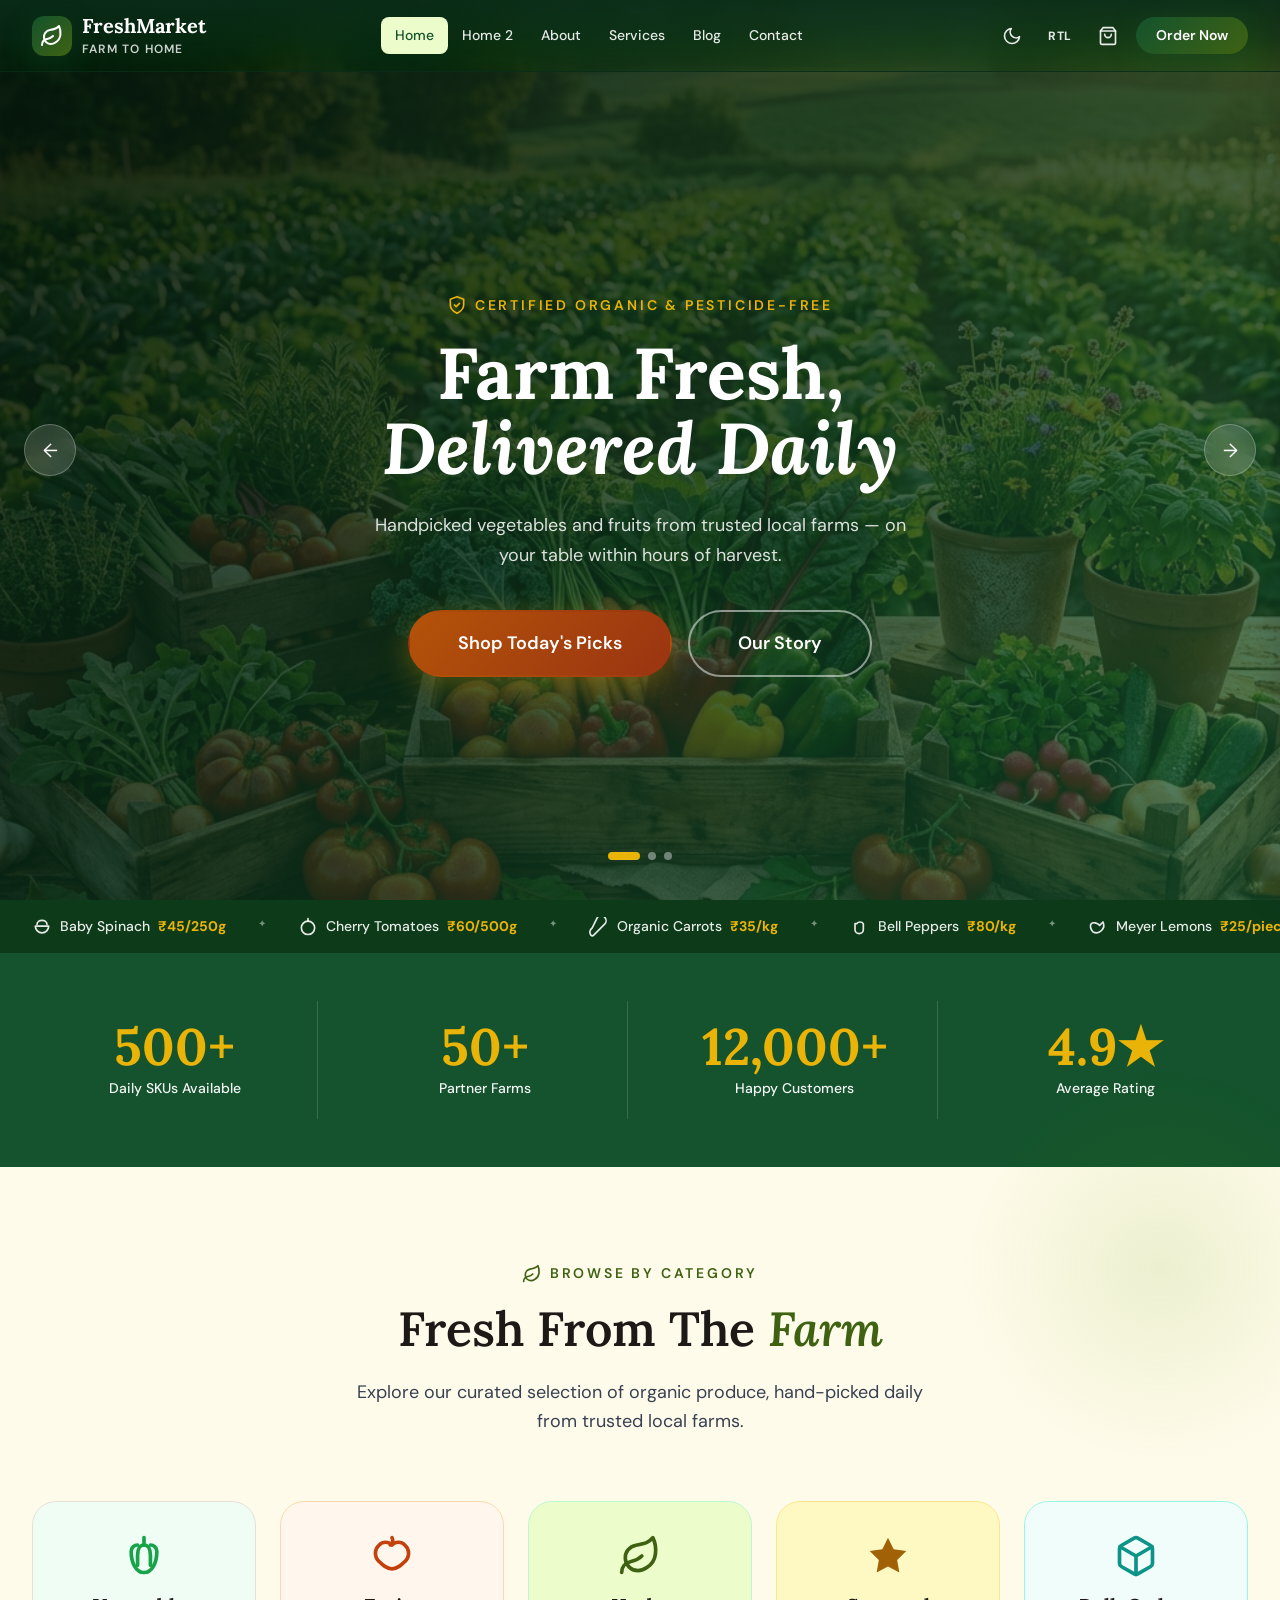
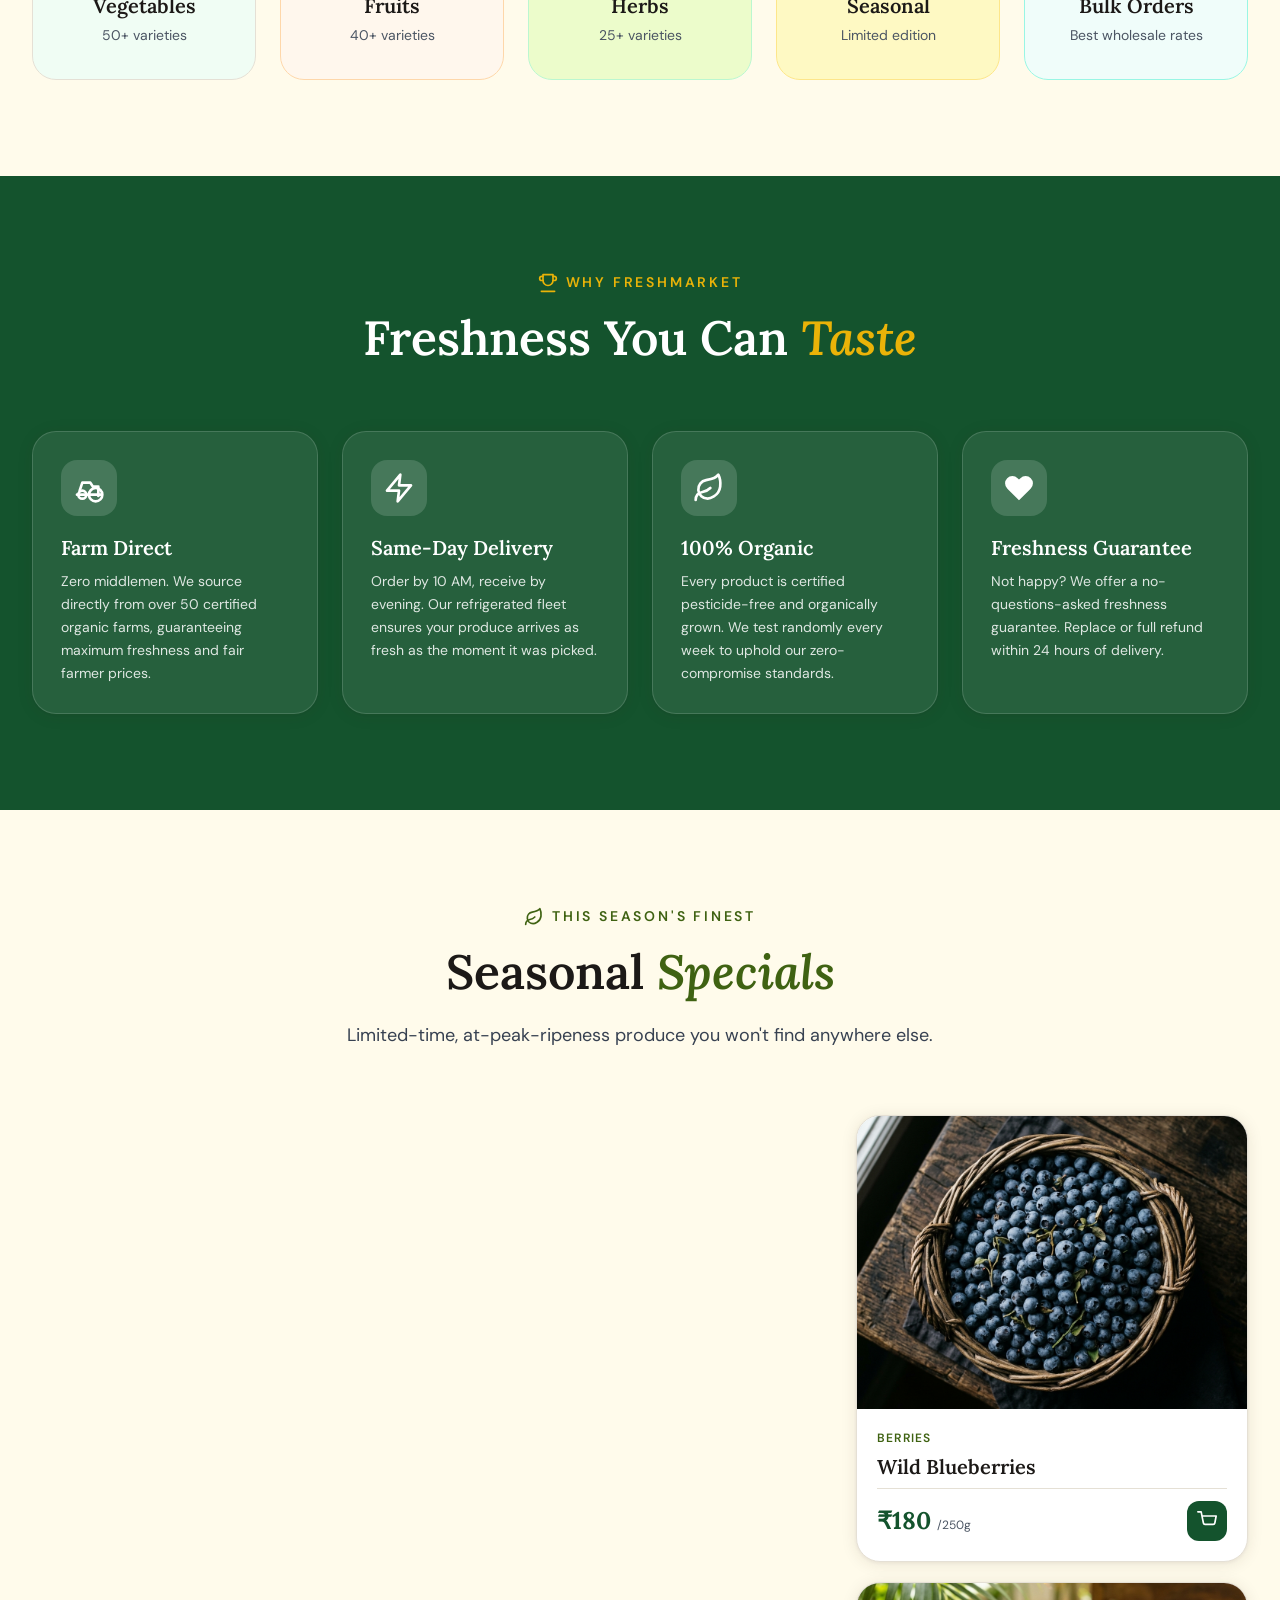
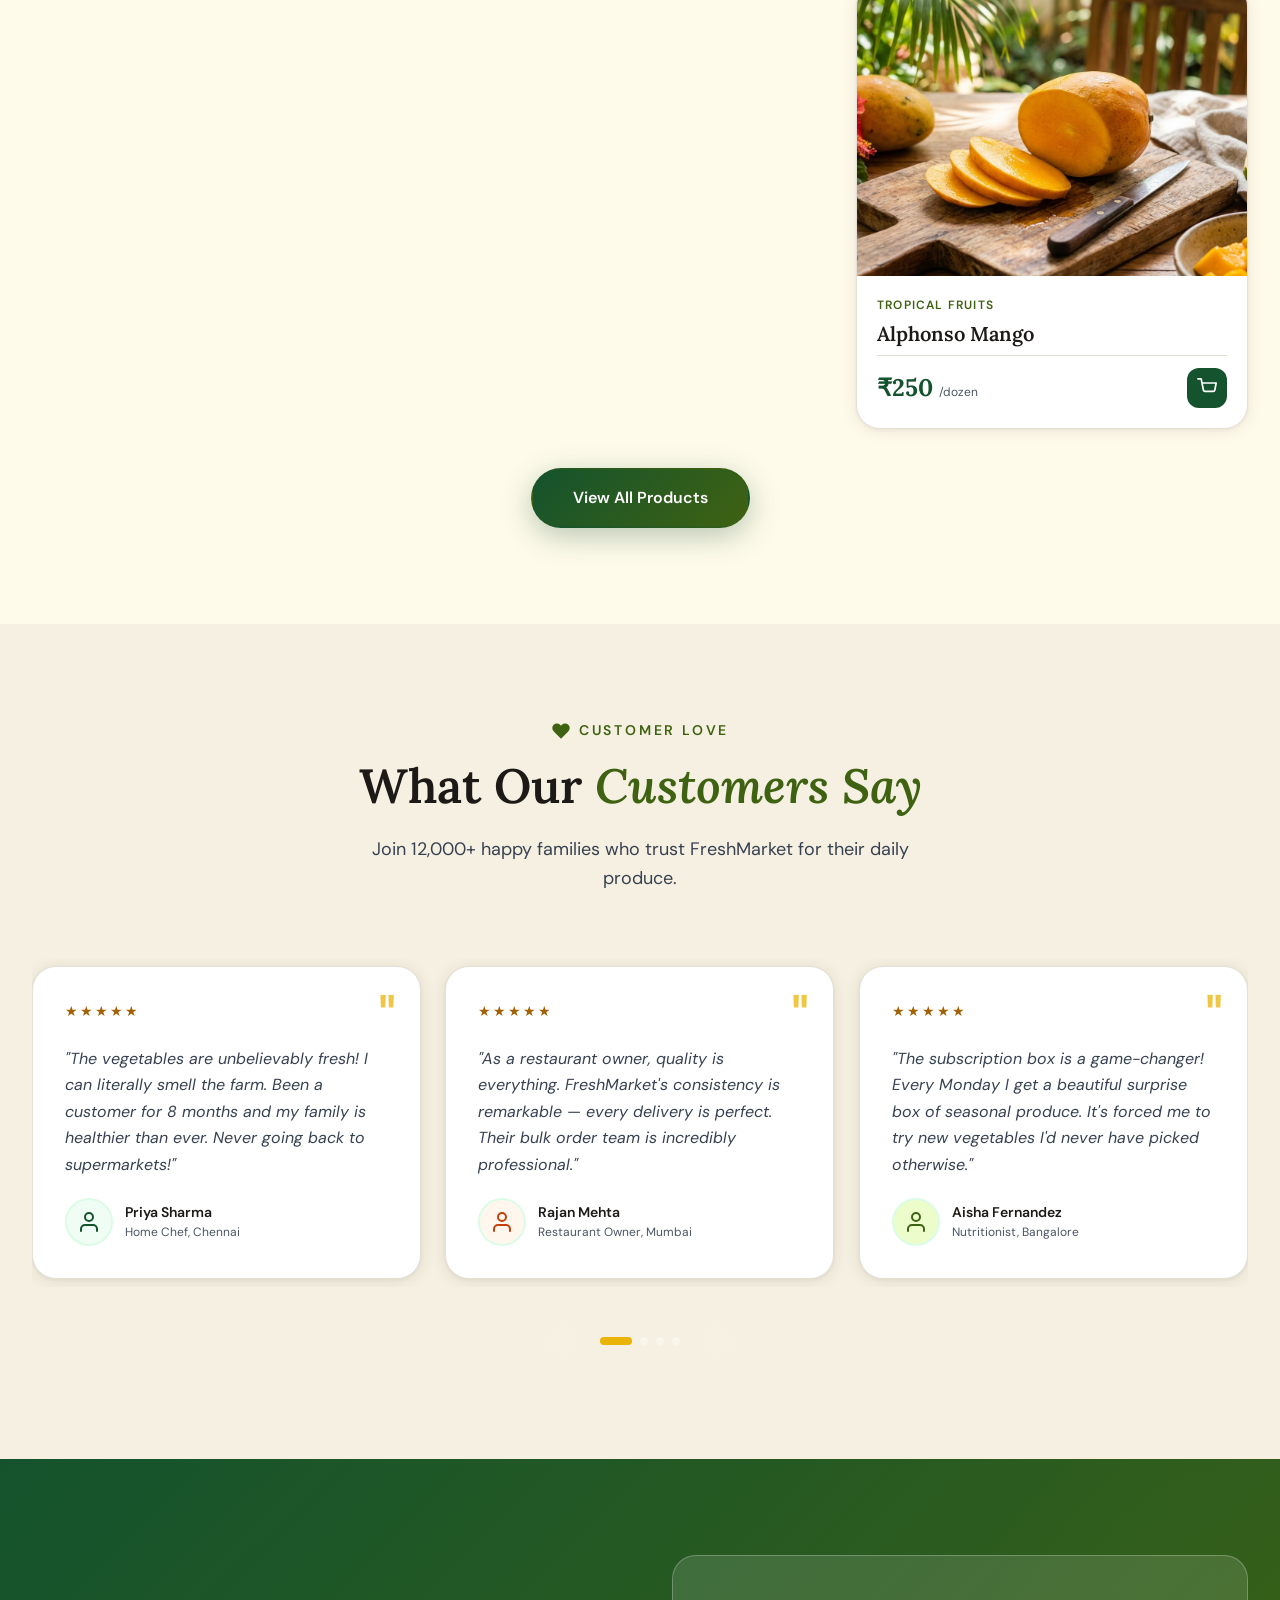
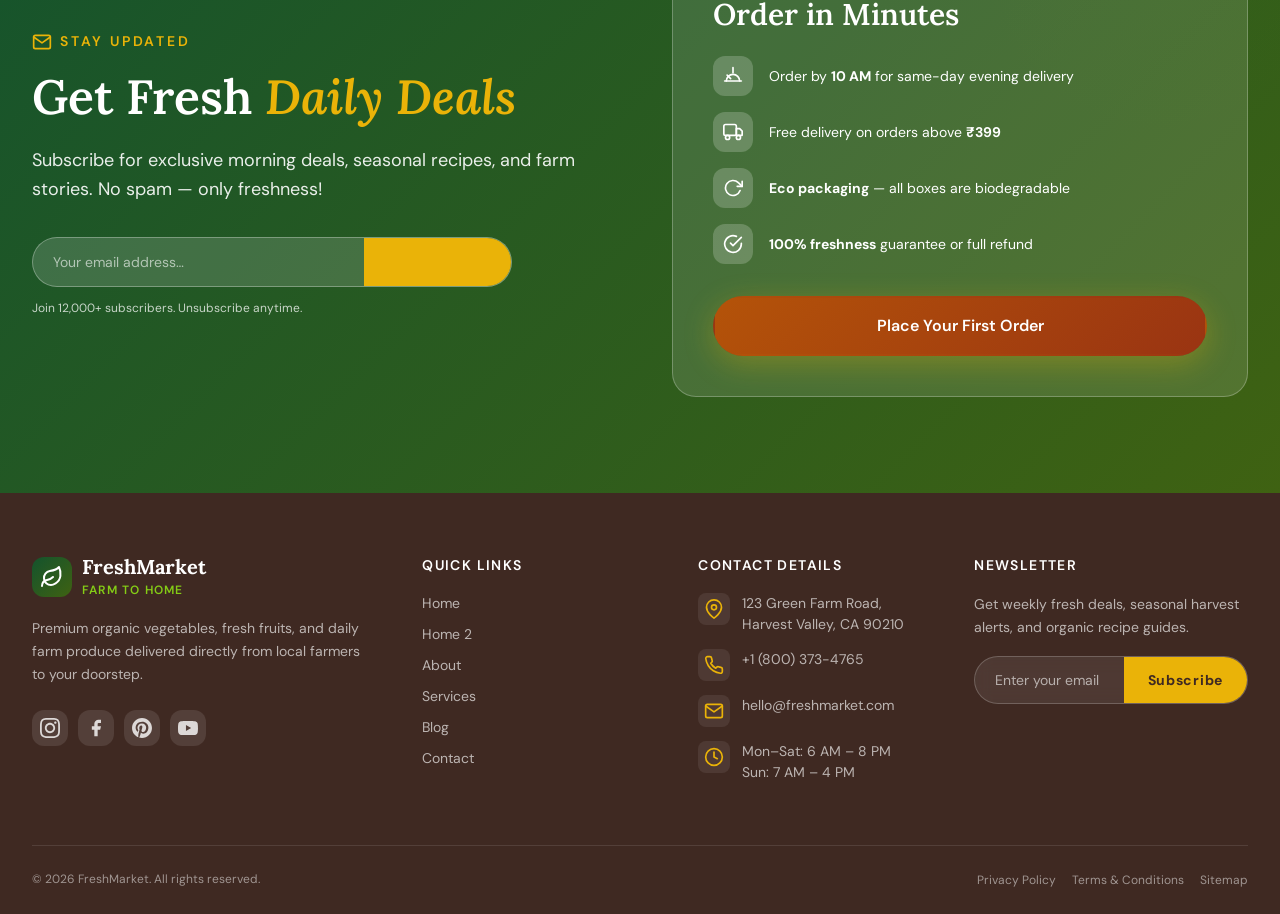
==== commit 901fb459: "home all fixed" ====
--- a/index.html
+++ b/index.html
@@ -340,8 +340,8 @@
 
         <!-- Large Feature Card -->
         <div style="grid-column:span 2;grid-row:span 2;position:relative;border-radius:var(--radius-2xl);overflow:hidden;min-height:400px;background:var(--color-forest);">
-          <img src="assets/images/products-grid.jpg" alt="Seasonal organic produce flat lay" style="width:100%;height:100%;object-fit:cover;opacity:0.6;" class="zoomable" data-zoom="assets/images/products-grid.jpg">
-          <div style="position:absolute;inset:0;background:linear-gradient(to top,rgba(20,83,45,0.95) 0%,transparent 60%);padding:2rem;display:flex;flex-direction:column;justify-content:flex-end;">
+          <img src="assets/images/products-grid.jpg" alt="Seasonal organic produce flat lay" style="width:100%;height:100%;object-fit:cover;opacity:0.85;" class="zoomable" data-zoom="assets/images/products-grid.jpg">
+          <div style="position:absolute;inset:0;background:linear-gradient(to top,rgba(20,83,45,0.85) 0%,rgba(20,83,45,0.25) 45%,transparent 70%);padding:2rem;display:flex;flex-direction:column;justify-content:flex-end;">
             <span class="badge badge-gold" style="width:fit-content;margin-bottom:1rem;"><svg class="icon-svg" viewBox="0 0 24 24" fill="none" stroke="currentColor"><path d="M11 20A7 7 0 0 1 9.8 6.1C15.5 5 17 4.4 19 2c1 2 2 4.1 1.4 9-1 7.6-8.6 9-9.4 9z"/></svg> Monsoon Special</span>
             <h3 style="font-family:var(--font-serif);font-size:var(--text-4xl);color:white;margin-bottom:0.75rem;">Harvest Abundance Box</h3>
             <p style="color:rgba(255,255,255,0.9);margin-bottom:1.25rem;font-size:var(--text-base);">Curated seasonal vegetables & fruits at their peak. 10 items, hand-selected daily.</p>
--- a/assets/css/components.css
+++ b/assets/css/components.css
@@ -1154,6 +1154,9 @@
 }
 
 select.form-control {
+  -webkit-appearance: none;
+  -moz-appearance: none;
+  appearance: none;
   background-image: url("data:image/svg+xml,%3Csvg xmlns='http://www.w3.org/2000/svg' fill='none' viewBox='0 0 24 24' stroke='%2378716C'%3E%3Cpath stroke-linecap='round' stroke-linejoin='round' stroke-width='2' d='M19 9l-7 7-7-7'/%3E%3C/svg%3E");
   background-repeat: no-repeat;
   background-position: right 0.75rem center;
--- a/assets/css/dark-mode.css
+++ b/assets/css/dark-mode.css
@@ -81,6 +81,17 @@
 
 [data-theme="dark"] .nav-icon-btn { color: rgba(240,235,224,0.85); }
 
+[data-theme="dark"] .btn-outline {
+  color: #A3E635;
+  border-color: rgba(163,230,53,0.6);
+}
+
+[data-theme="dark"] .btn-outline:hover {
+  background: #A3E635;
+  border-color: #A3E635;
+  color: #0D1F14;
+}
+
 [data-theme="dark"] .nav-dropdown {
   background: var(--bg-card);
   border-color: var(--border-color);
@@ -184,6 +195,16 @@
   border-color: var(--color-leaf);
 }
 
+[data-theme="dark"] select.form-control {
+  appearance: none;
+  -webkit-appearance: none;
+  -moz-appearance: none;
+  background-image: url("data:image/svg+xml,%3Csvg xmlns='http://www.w3.org/2000/svg' fill='none' viewBox='0 0 24 24' stroke='%23E5E7EB'%3E%3Cpath stroke-linecap='round' stroke-linejoin='round' stroke-width='2' d='M19 9l-7 7-7-7'/%3E%3C/svg%3E");
+  background-repeat: no-repeat;
+  background-position: right 0.75rem center;
+  background-size: 16px;
+}
+
 [data-theme="dark"] .newsletter-form {
   background: rgba(255,255,255,0.08);
   border-color: rgba(255,255,255,0.15);
@@ -240,11 +261,43 @@
 /* ================================================================
    BADGES DARK MODE
    ================================================================ */
-[data-theme="dark"] .badge-green  { background: rgba(20,83,45,0.25); color: #A3E635; }
-[data-theme="dark"] .badge-leaf   { background: rgba(101,163,13,0.2); color: #A3E635; }
-[data-theme="dark"] .badge-gold   { background: rgba(234,179,8,0.15); color: #FCD34D; }
-[data-theme="dark"] .badge-terra  { background: rgba(194,65,12,0.15); color: #FB923C; }
-[data-theme="dark"] .badge-cream  { background: rgba(255,251,235,0.1); color: rgba(255,251,235,0.85); }
+[data-theme="dark"] .badge-green  { background: #0D3B1A; color: #86EFAC; }
+[data-theme="dark"] .badge-leaf   { background: #162D1E; color: #A3E635; }
+[data-theme="dark"] .badge-gold   { background: #3D2E0A; color: #FCD34D; }
+[data-theme="dark"] .badge-terra  { background: #3A1D0A; color: #FB923C; }
+[data-theme="dark"] .badge-cream  { background: #2E2A20; color: #FFFBEB; }
+[data-theme="dark"] .badge-solid  { background: #166534; color: white; }
+[data-theme="dark"] .badge-outline { border-color: rgba(163,230,53,0.6); color: #A3E635; }
+
+/* ================================================================
+   COVERAGE ZONES (DELIVERY) DARK MODE
+   ================================================================ */
+[data-theme="dark"] .coverage-zone {
+  background: var(--bg-card) !important;
+  border-color: var(--border-color) !important;
+}
+
+[data-theme="dark"] .coverage-zone h3 {
+  color: var(--text-primary) !important;
+}
+
+[data-theme="dark"] .coverage-zone div[style*="color:var(--color-forest)"],
+[data-theme="dark"] .coverage-zone div[style*="color:white"],
+[data-theme="dark"] .coverage-zone svg {
+  color: #4ADE80 !important;
+}
+
+/* ================================================================
+   FLOATING BADGES (HERO) DARK MODE
+   ================================================================ */
+[data-theme="dark"] .floating-badge {
+  background: var(--bg-card) !important;
+  border-color: var(--border-color) !important;
+}
+
+[data-theme="dark"] .floating-badge span[style*="color:var(--color-forest)"] {
+  color: #4ADE80 !important;
+}
 
 /* ================================================================
    BLOG DARK MODE
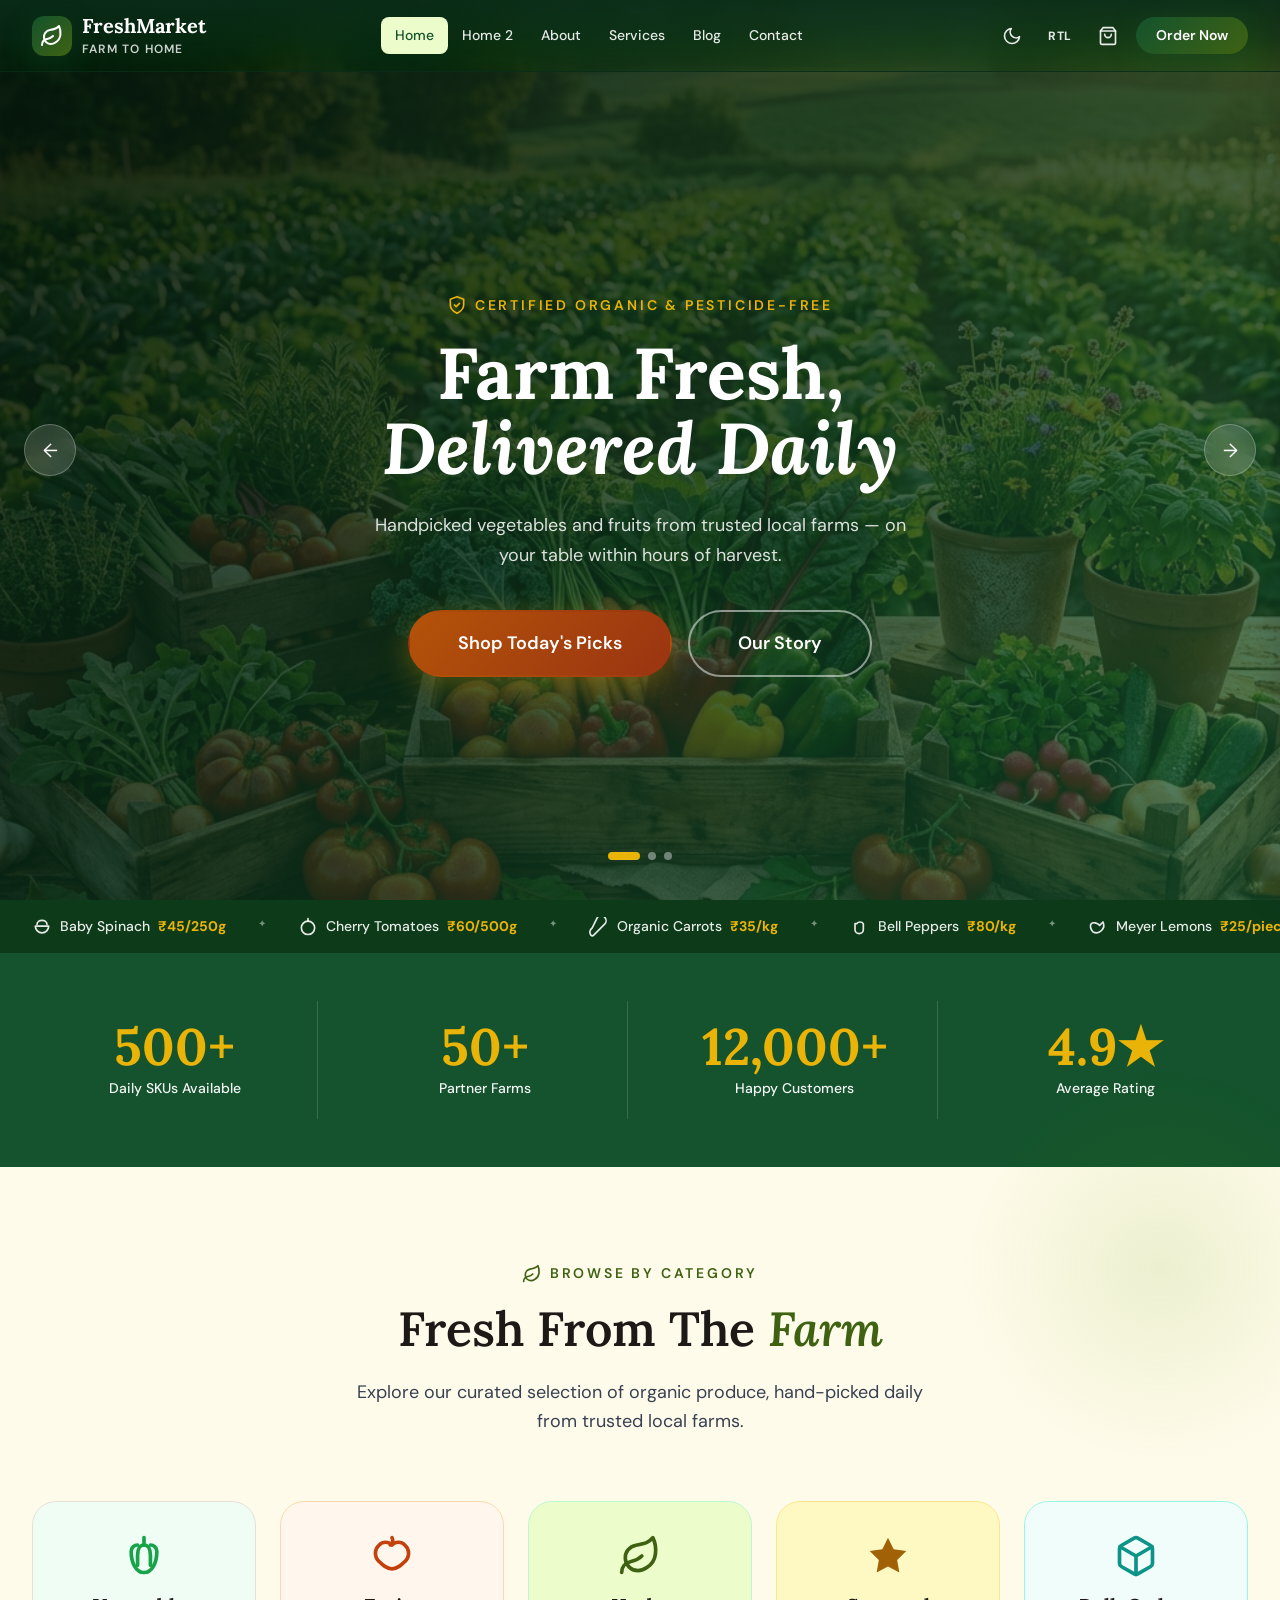
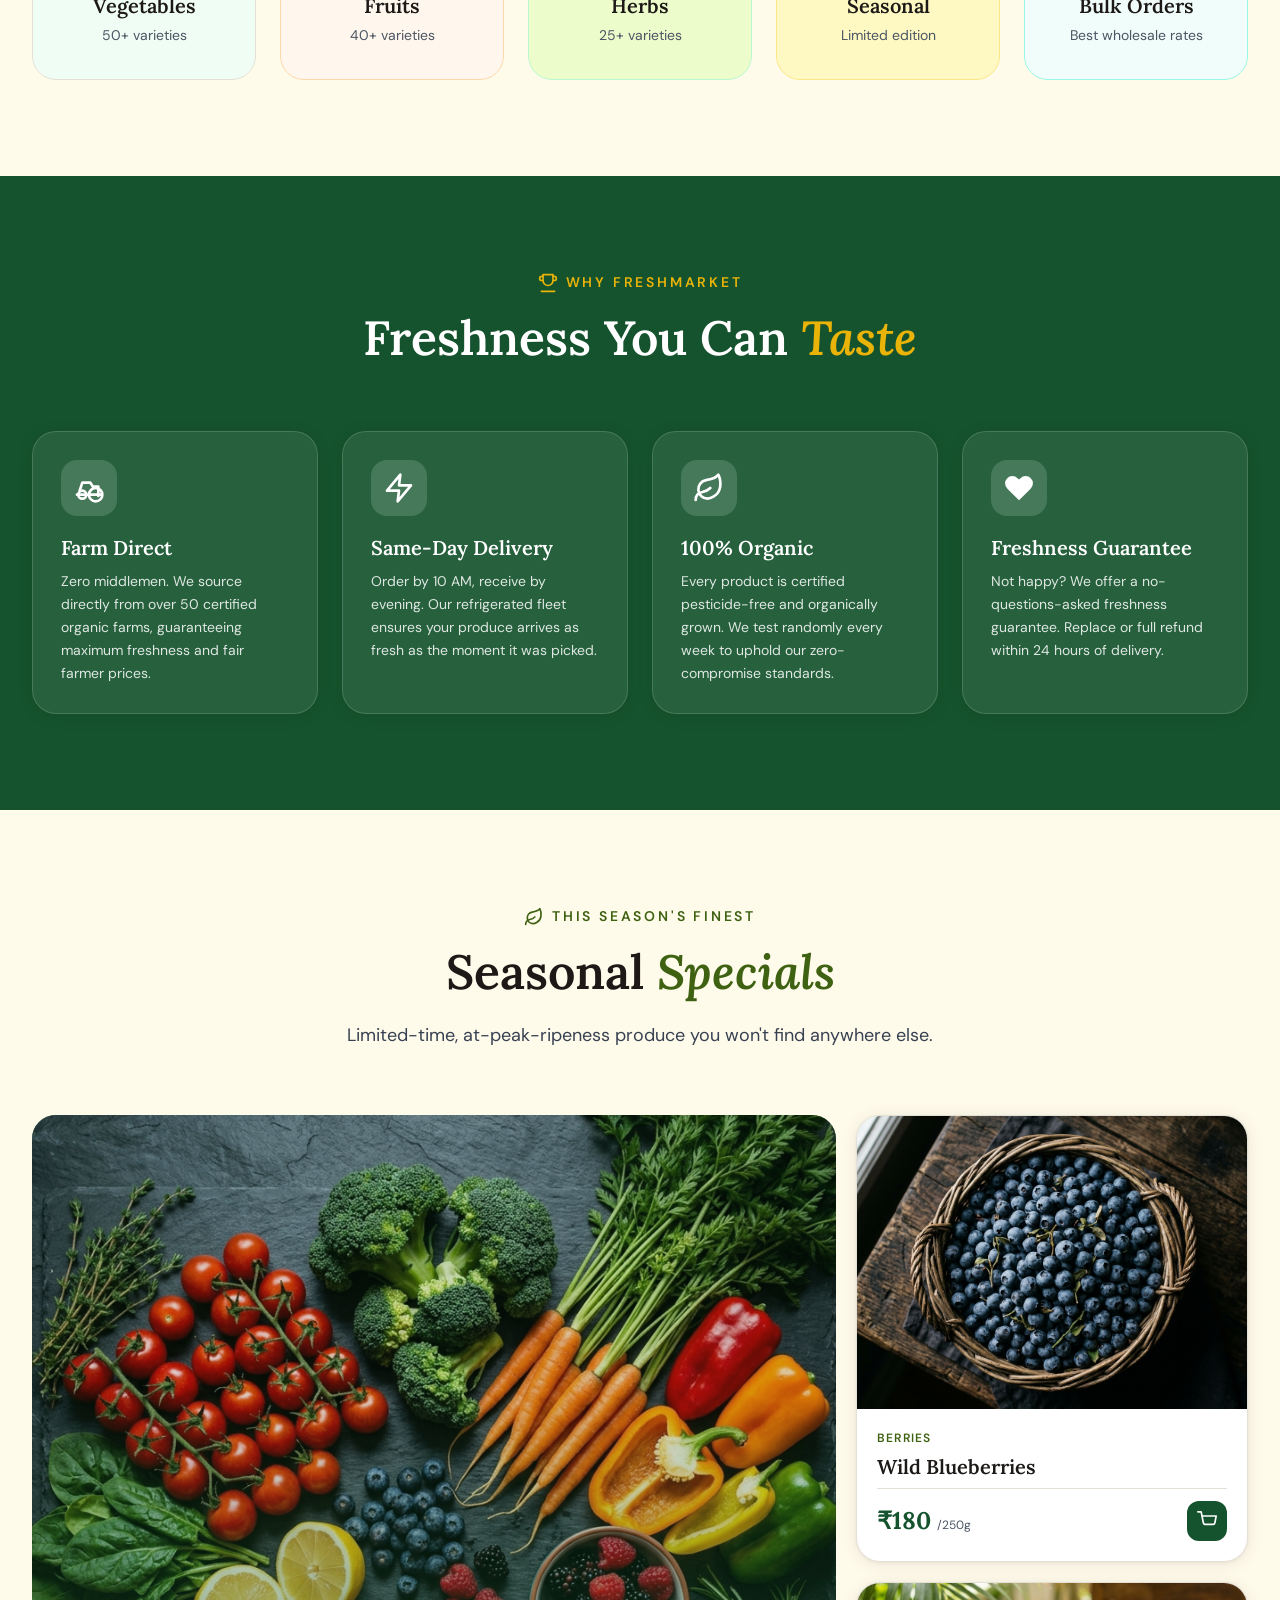
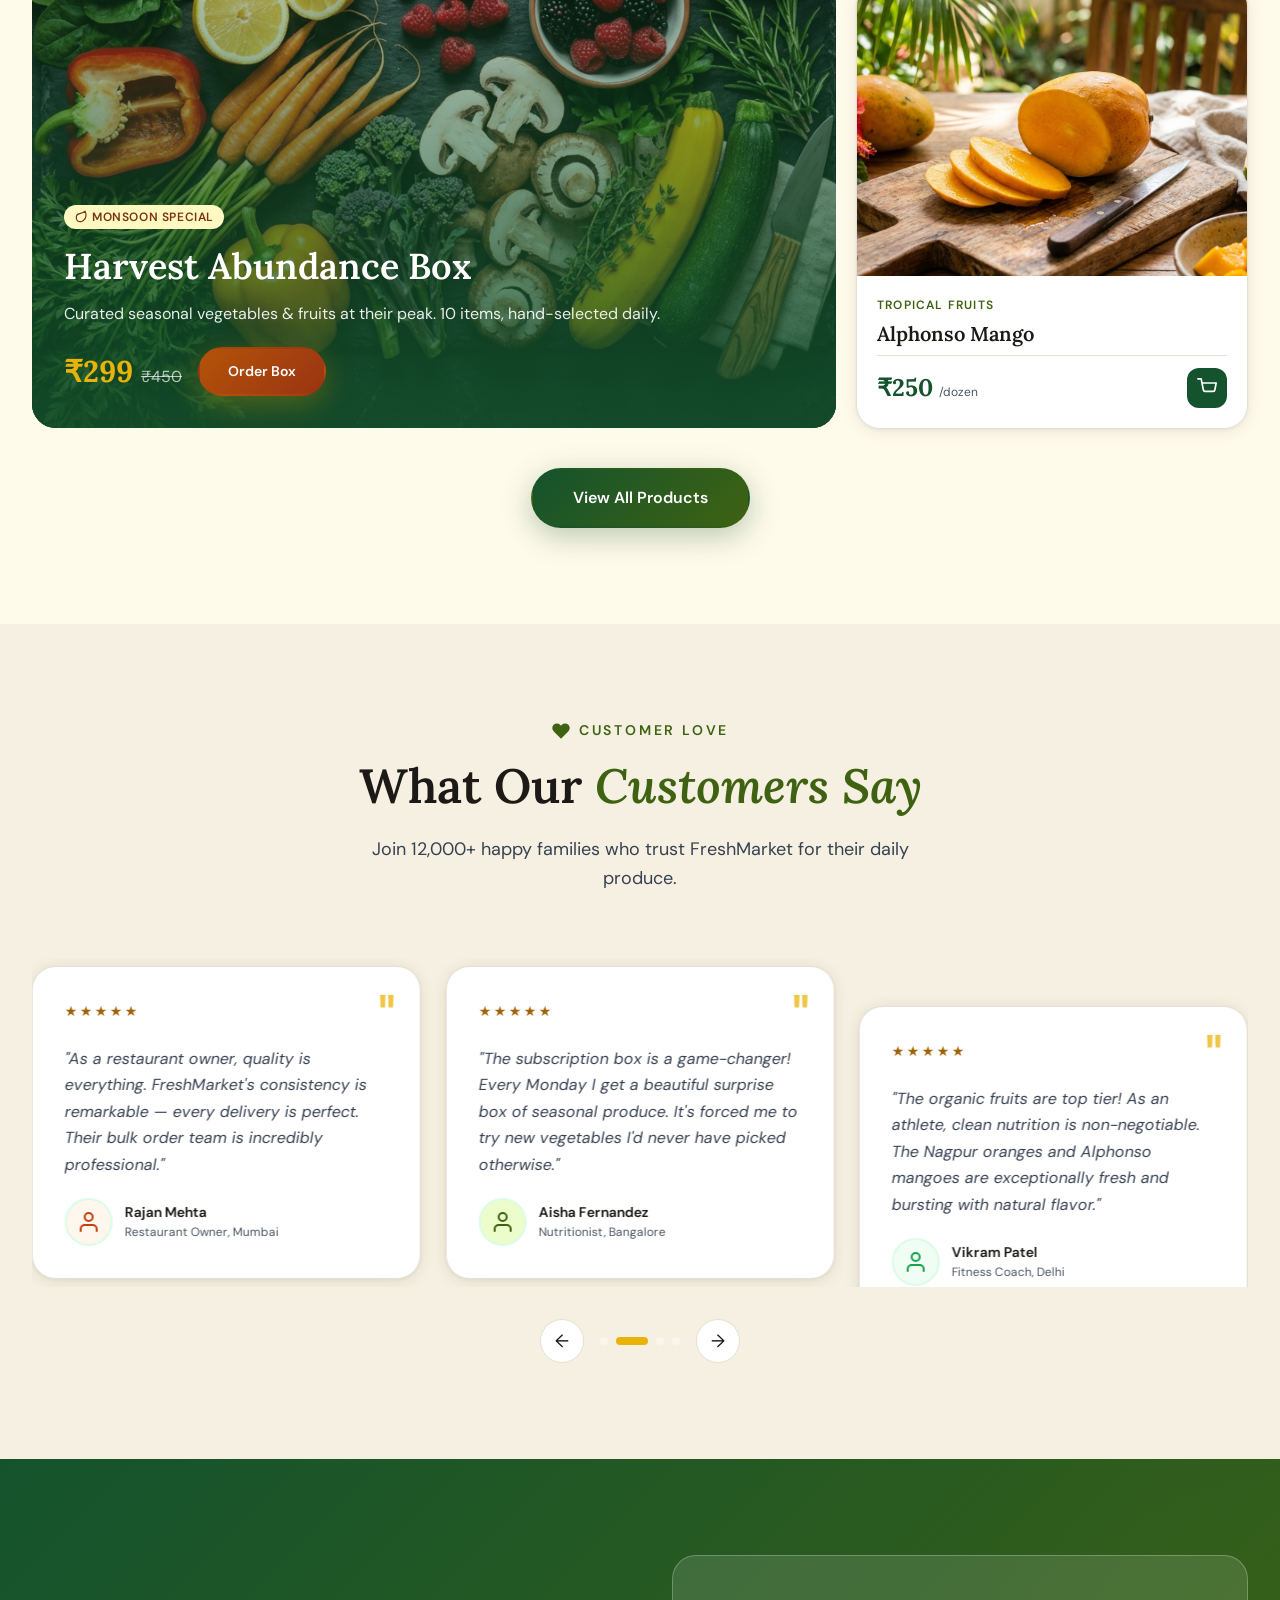
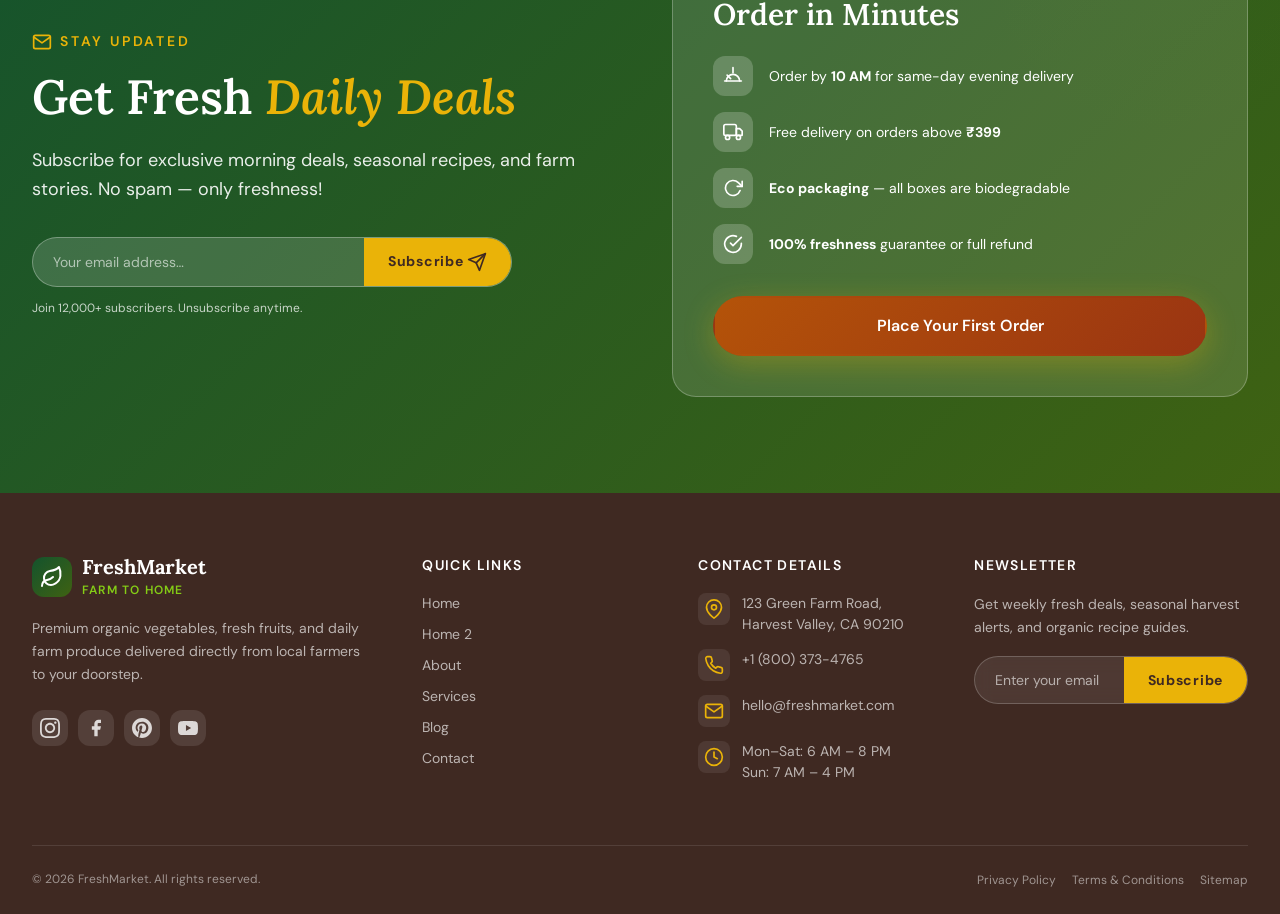
==== commit 41cf60cd: "contrast" ====
--- a/index.html
+++ b/index.html
@@ -214,7 +214,7 @@
   </section>
 
   <!-- ══ SECTION 3: STATS ══ -->
-  <section class="section" style="background:var(--color-forest);padding:3rem 0;" aria-label="FreshMarket at a glance">
+  <section class="section" style="background:#14532D;padding:3rem 0;" aria-label="FreshMarket at a glance">
     <div class="container">
       <div style="display:grid;grid-template-columns:repeat(4,1fr);gap:1.5rem;" data-reveal="fade-up">
         <div class="stat-card" style="border-right:1px solid rgba(255,255,255,0.15);">
@@ -294,7 +294,7 @@
   </section>
 
   <!-- ══ SECTION 5: WHY CHOOSE US ══ -->
-  <section class="section" style="background:var(--color-forest);" aria-labelledby="why-heading">
+  <section class="section" style="background:#14532D;" aria-labelledby="why-heading">
     <div class="container">
       <div class="section-header text-center" data-reveal="fade-up">
         <div class="section-label" style="color:var(--color-gold);"><svg class="icon-svg" viewBox="0 0 24 24" fill="none" stroke="currentColor"><path d="M6 9H4.5a2.5 2.5 0 0 1 0-5H6"/><path d="M18 9h1.5a2.5 2.5 0 0 0 0-5H18"/><path d="M4 22h16"/><path d="M18 2H6v7a6 6 0 0 0 12 0V2z"/></svg> Why FreshMarket</div>
--- a/assets/css/components.css
+++ b/assets/css/components.css
@@ -1310,8 +1310,6 @@
   font-size: var(--text-sm);
   color: var(--text-secondary);
   line-height: var(--lh-relaxed);
-  border-top: 1px solid var(--border-light);
-  padding-top: 1rem;
 }
 
 /* ================================================================
@@ -2090,7 +2088,7 @@
    PAGE HERO (Internal pages)
    ================================================================ */
 .page-hero {
-  background: var(--grad-primary);
+  background: linear-gradient(135deg, #14532D 0%, #3F6212 100%);
   padding: calc(var(--navbar-h) + 3rem) 0 3rem;
   position: relative;
   overflow: hidden;
@@ -2710,7 +2708,7 @@
   overflow: hidden;
   margin-bottom: 0.75rem;
   background: var(--bg-card);
-  transition: border-color var(--dur-fast);
+  transition: border-color var(--dur-fast), box-shadow var(--dur-fast);
 }
 
 .faq-item.open {
@@ -2729,10 +2727,13 @@
   gap: 1rem;
   font-size: var(--text-base);
   user-select: none;
-  transition: background var(--dur-fast);
-}
-
-.faq-question:hover { background: var(--bg-secondary); }
+  transition: color var(--dur-fast);
+}
+
+.faq-item:hover {
+  border-color: var(--color-leaf);
+  box-shadow: var(--shadow-sm);
+}
 
 .faq-icon {
   font-size: 1.25rem;
--- a/assets/css/dark-mode.css
+++ b/assets/css/dark-mode.css
@@ -16,6 +16,8 @@
   --text-inverse:  #0A190F;
   --border-color:  #285934;
   --border-light:  #1F4628;
+  --color-forest:  #4ADE80;
+  --color-forest-50: #112F1B;
 }
 
 /* ================================================================
@@ -90,6 +92,16 @@
   background: #A3E635;
   border-color: #A3E635;
   color: #0D1F14;
+}
+
+[data-theme="dark"] .btn-primary {
+  color: #0A190F !important;
+  font-weight: 700;
+}
+
+[data-theme="dark"] .pricing-card.featured {
+  border-color: var(--color-leaf);
+  background: linear-gradient(180deg, var(--bg-secondary) 0%, var(--bg-card) 100%);
 }
 
 [data-theme="dark"] .nav-dropdown {
@@ -228,12 +240,12 @@
 }
 
 [data-theme="dark"] .faq-item.open .faq-icon {
-  background: var(--color-forest-600);
+  background: var(--color-leaf);
   color: white;
 }
 
-[data-theme="dark"] .faq-answer-inner {
-  border-top-color: var(--border-color);
+[data-theme="dark"] .faq-item.open .faq-question {
+  color: #A3E635 !important;
 }
 
 /* ================================================================
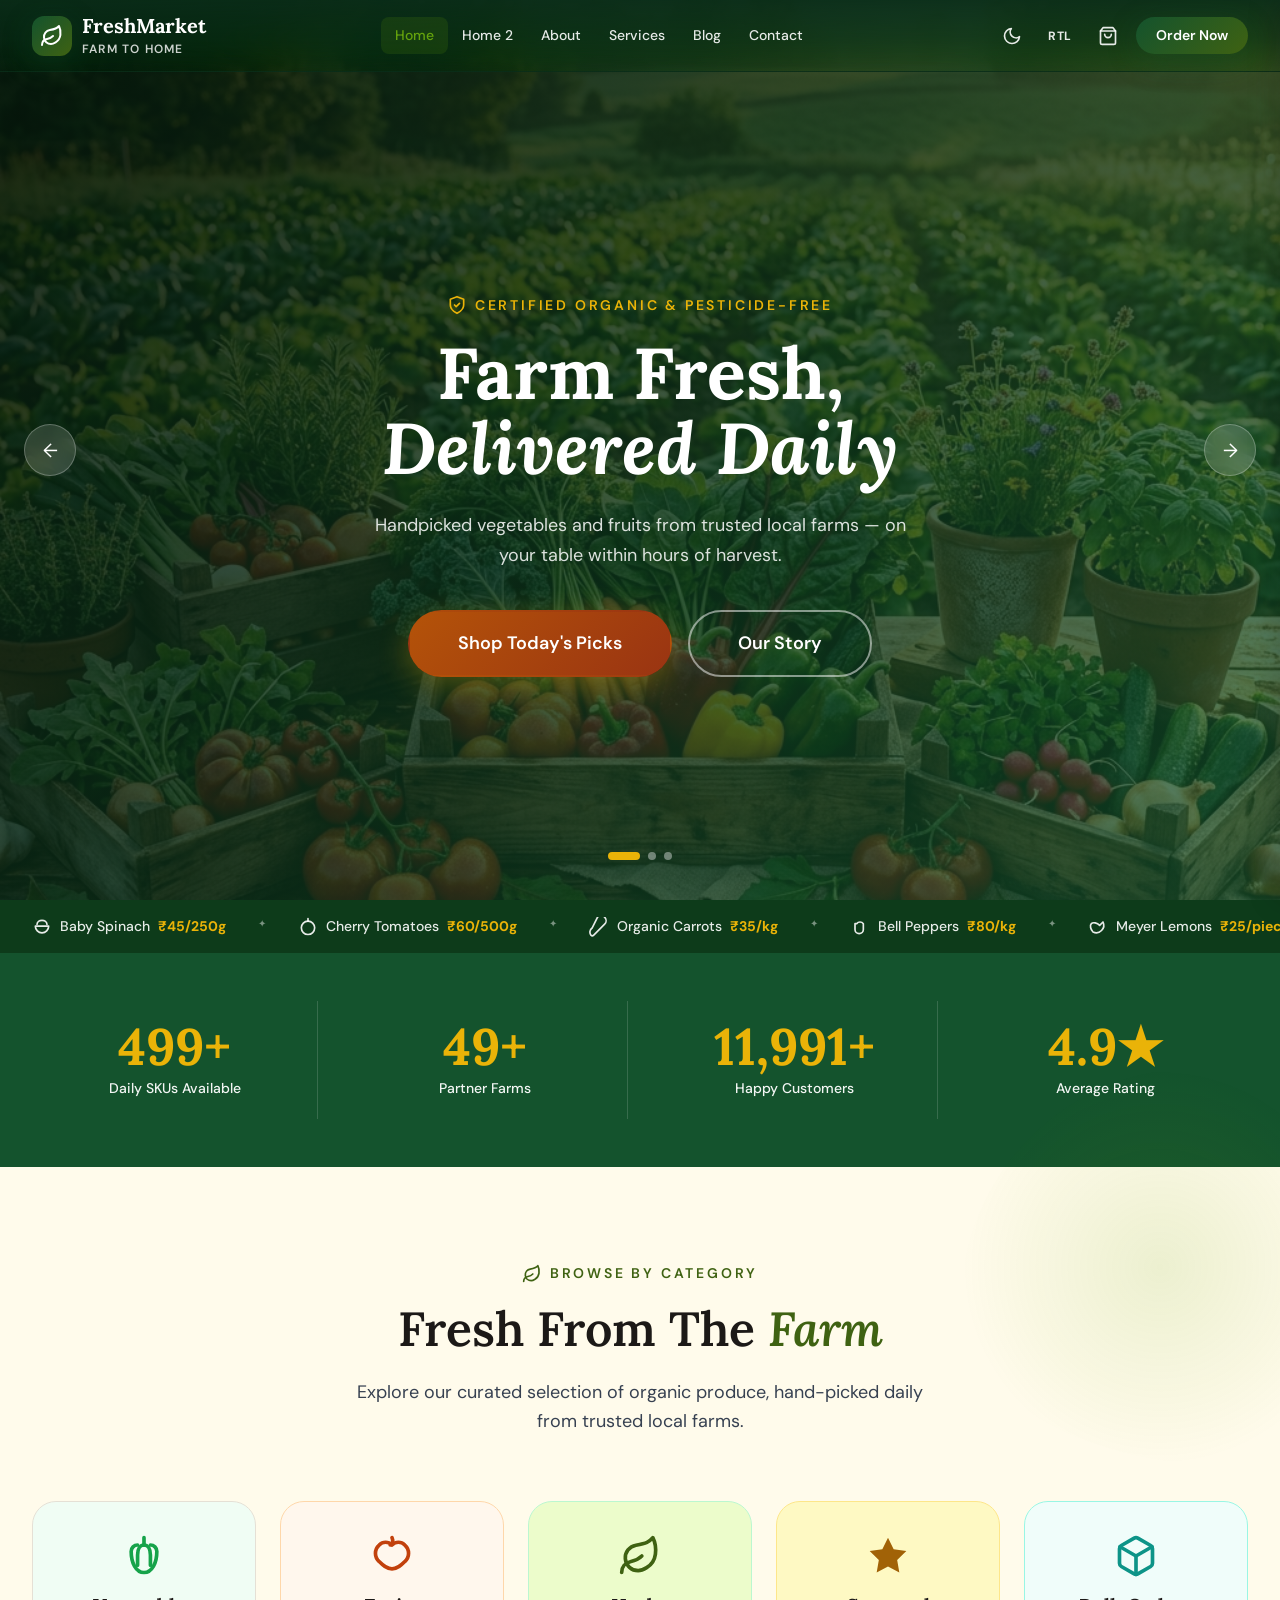
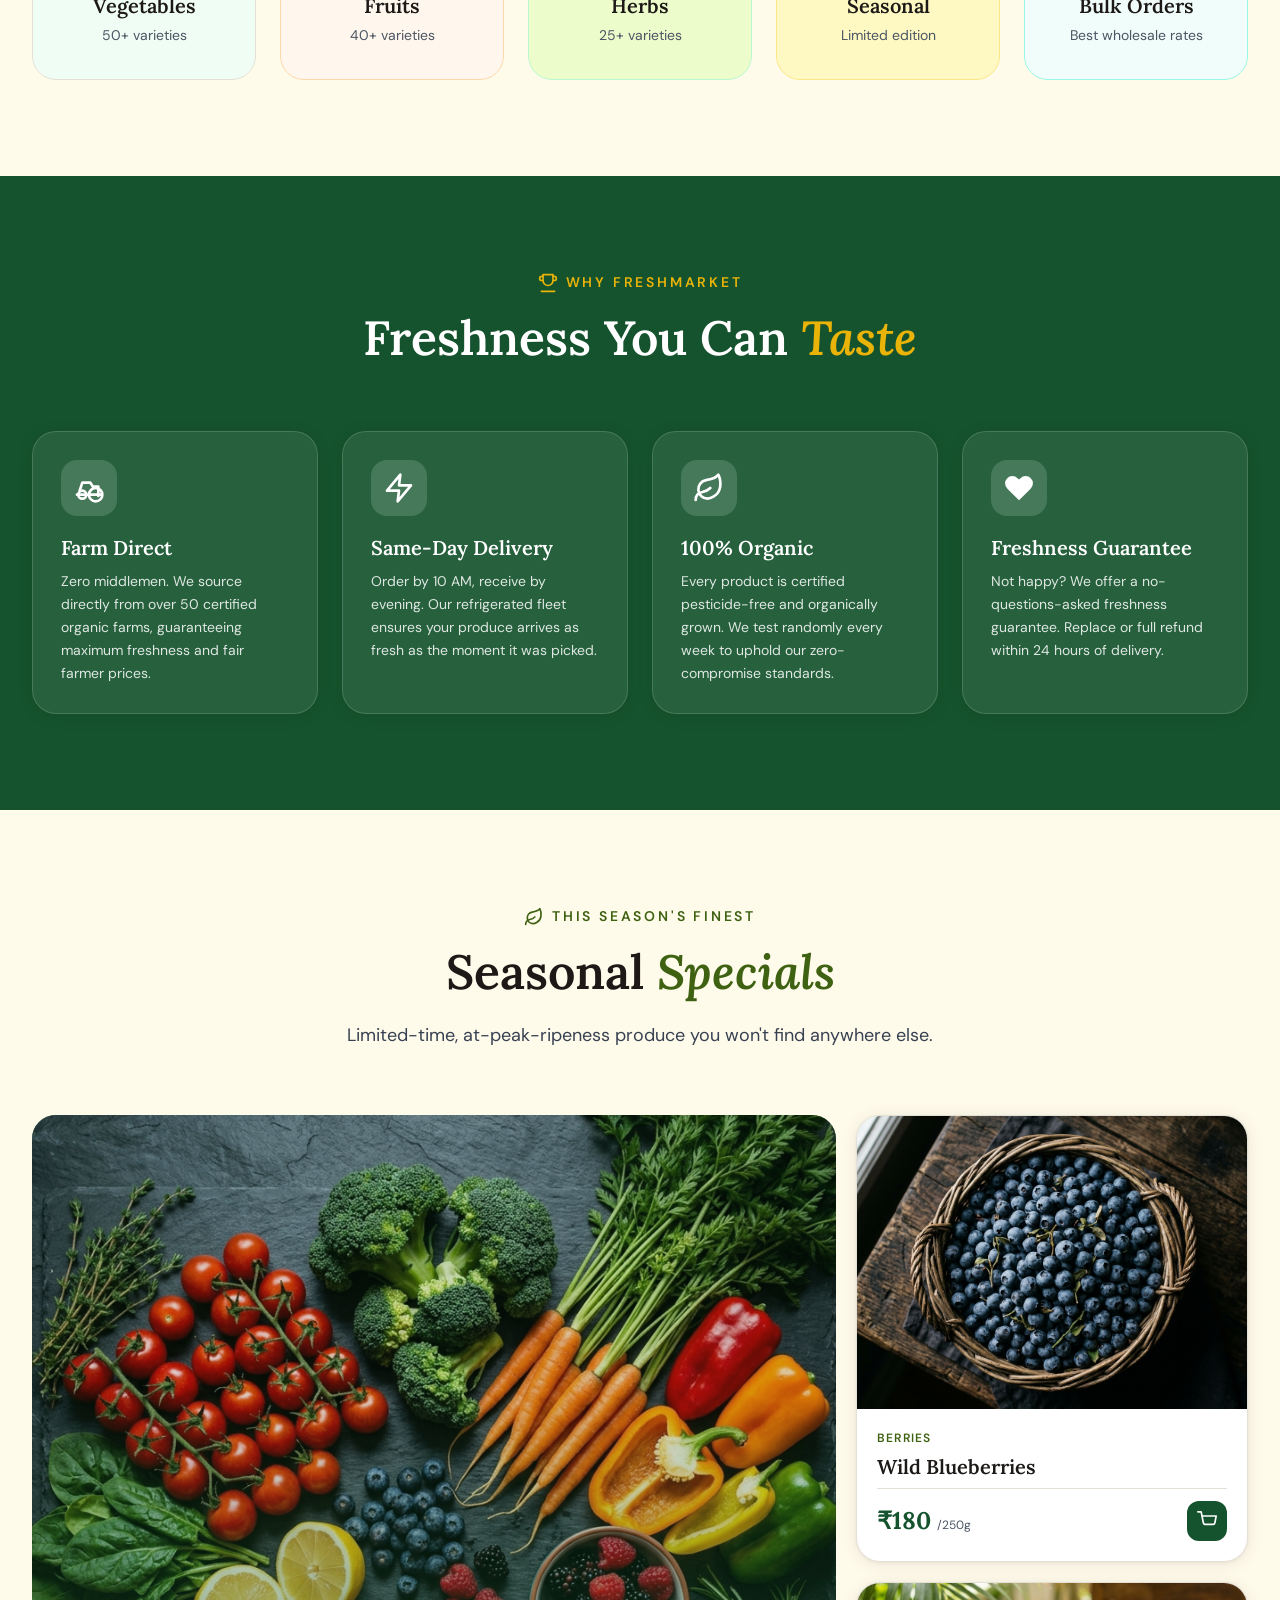
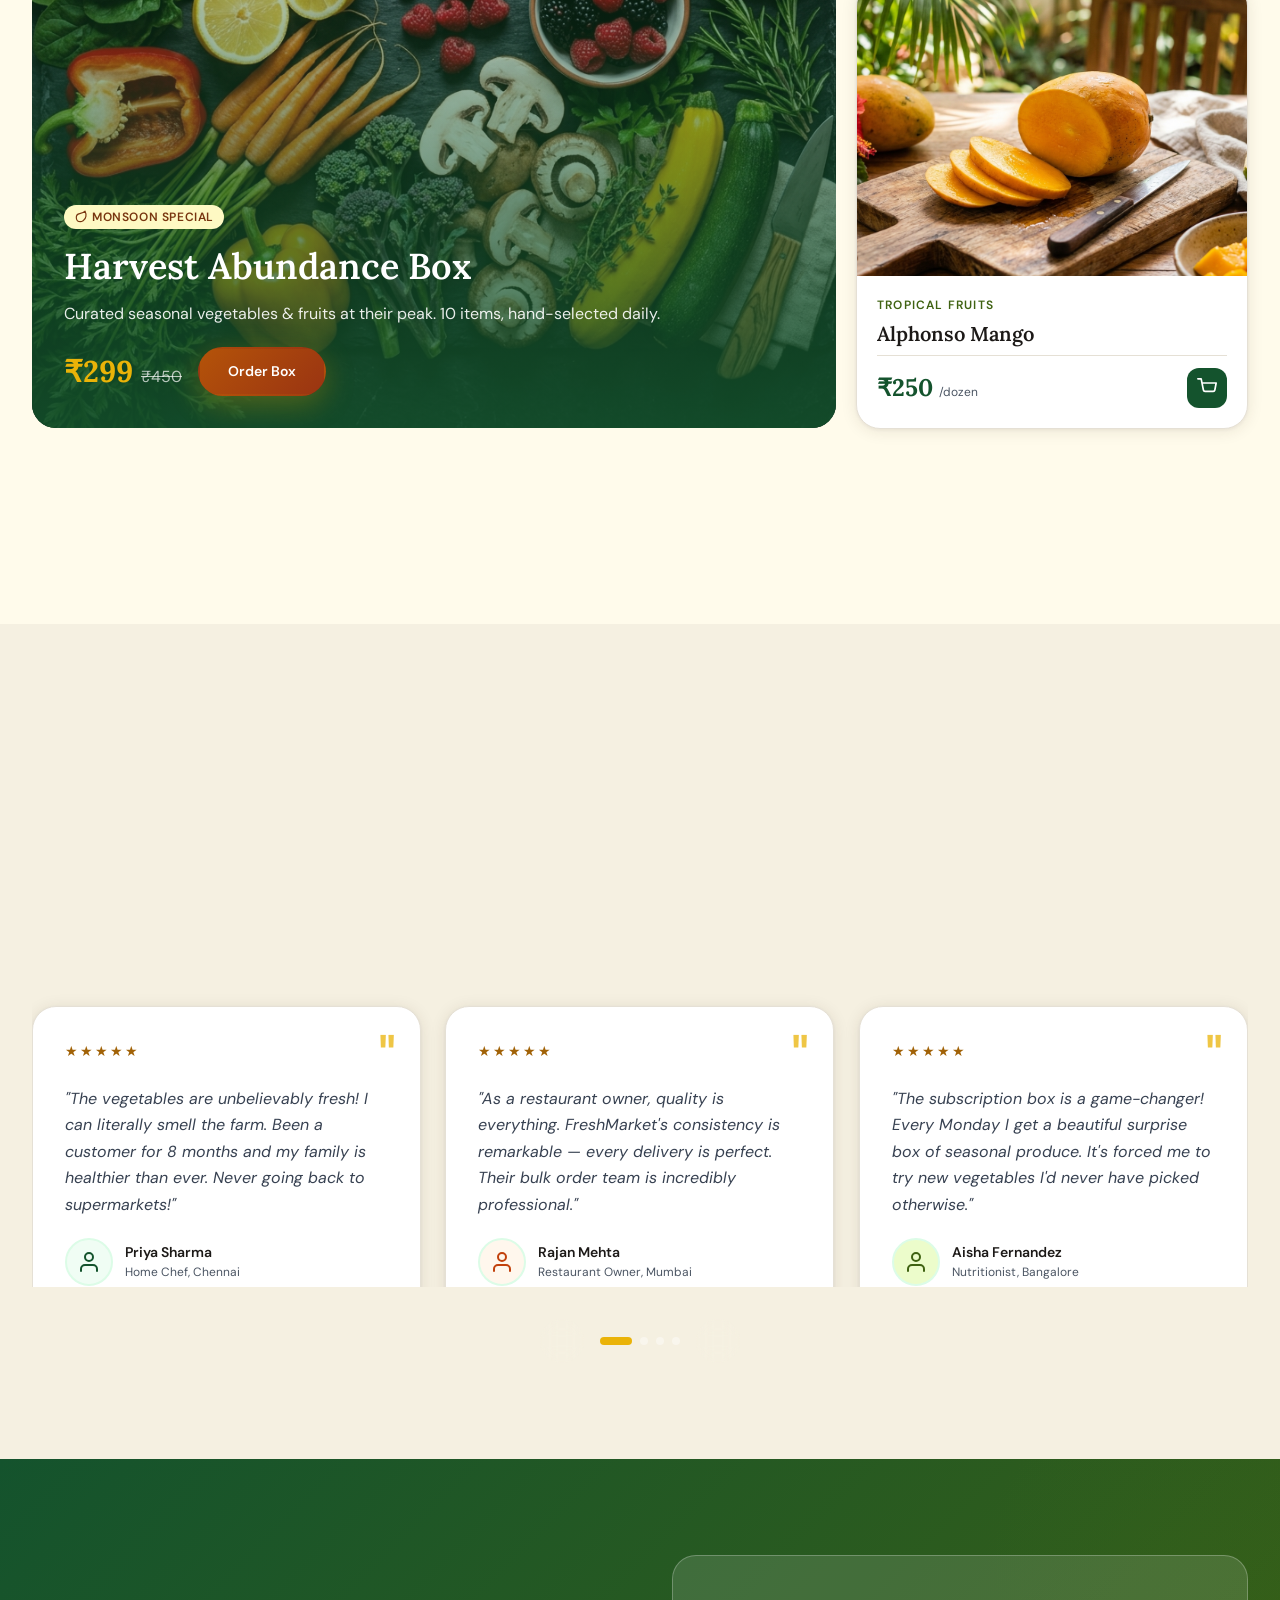
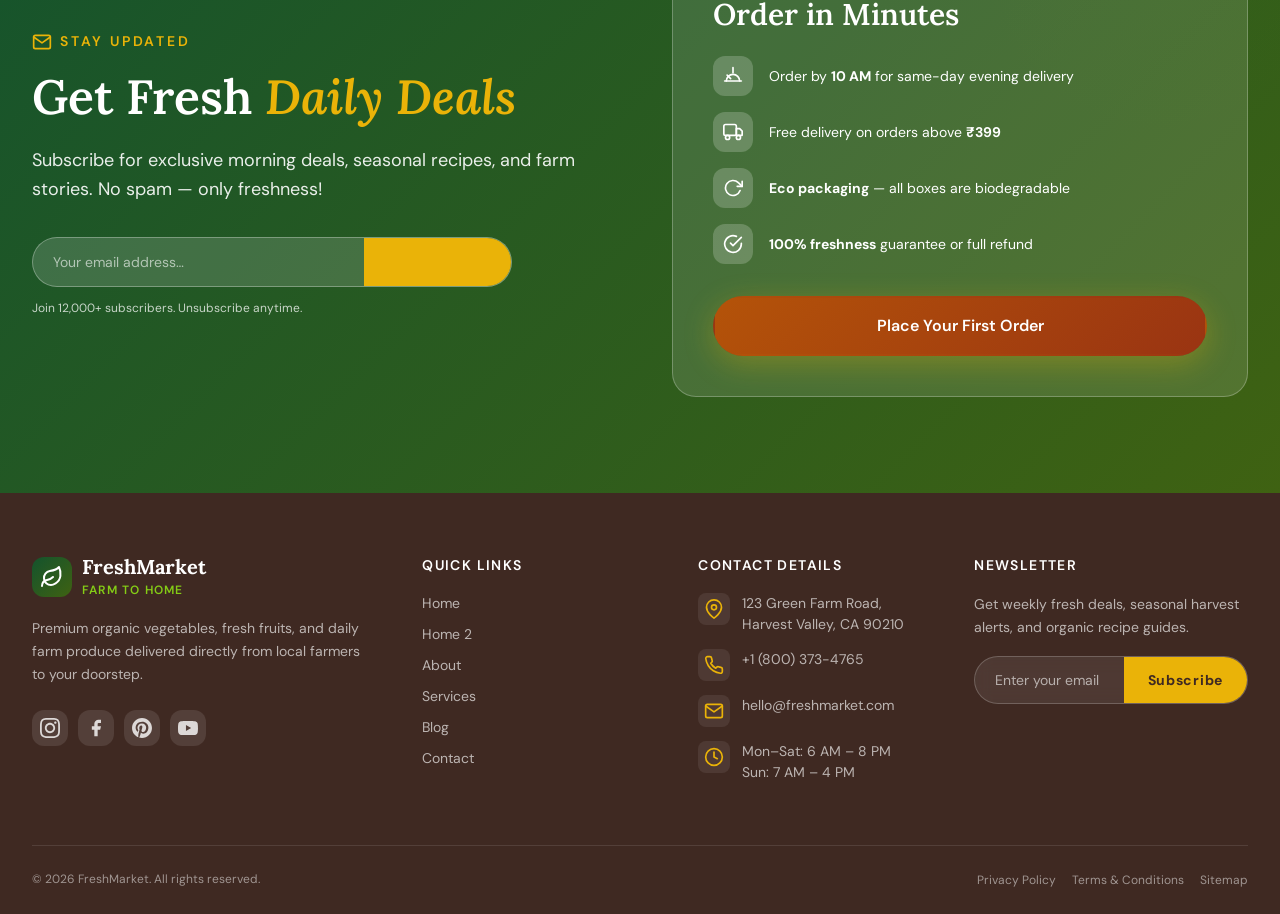
==== commit 9d13b28b: "home nav" ====
--- a/index.html
+++ b/index.html
@@ -20,7 +20,7 @@
   {"@context":"https://schema.org","@type":"LocalBusiness","name":"FreshMarket","description":"Premium Local Vegetable & Fruit Market","url":"https://freshmarket.local","telephone":"+1-800-FRESH-MK","address":{"@type":"PostalAddress","streetAddress":"123 Green Farm Road","addressLocality":"Harvest Valley","addressRegion":"CA","postalCode":"90210","addressCountry":"US"}}
   </script>
 </head>
-<body>
+<body class="home-page">
 
 <!-- Skip to Content -->
 <a href="#main-content" class="skip-link">Skip to main content</a>
--- a/assets/css/components.css
+++ b/assets/css/components.css
@@ -316,6 +316,16 @@
   background: rgba(101,163,13,0.15) !important;
 }
 
+/* Homepage Top Transparent Navbar Indicator override in Light Mode to match Dark Mode style */
+html[data-theme="light"] .home-page .navbar.transparent:not(.light-hero-nav) .nav-link.active {
+  color: #65A30D !important;
+  background: rgba(101, 163, 13, 0.15) !important;
+}
+html[data-theme="light"] .home-page .navbar.transparent:not(.light-hero-nav) .nav-link.active:hover {
+  color: #65A30D !important;
+  background: rgba(101, 163, 13, 0.15) !important;
+}
+
 /* Light Hero Transparent Navbar Override (e.g. for split hero in light mode) */
 .navbar.transparent.light-hero-nav {
   background: linear-gradient(to bottom, rgba(255, 255, 255, 0.4) 0%, rgba(255, 255, 255, 0.1) 60%, rgba(255, 255, 255, 0) 100%);
@@ -908,7 +918,7 @@
 
 .blog-card-cat {
   position: absolute;
-  bottom: 0.75rem;
+  top: 0.75rem;
   left: 0.75rem;
   z-index: 1;
 }
--- a/assets/css/dark-mode.css
+++ b/assets/css/dark-mode.css
@@ -266,7 +266,7 @@
 [data-theme="dark"] .tag:hover,
 [data-theme="dark"] .tag.active {
   background: var(--color-forest);
-  color: white;
+  color: #000000;
   border-color: var(--color-forest);
 }
 
@@ -541,3 +541,35 @@
   background: rgba(20, 83, 45, 0.4);
   color: #4ADE80;
 }
+
+/* ================================================================
+   BLOG SEARCH DARK MODE
+   ================================================================ */
+[data-theme="dark"] .blog-search {
+  background: #FFFFFF !important;
+  border-color: rgba(255, 255, 255, 0.2) !important;
+}
+
+[data-theme="dark"] .blog-search input {
+  color: #000000 !important;
+}
+
+[data-theme="dark"] .blog-search input::placeholder {
+  color: #78716C !important;
+}
+
+[data-theme="dark"] .blog-search button {
+  background: var(--color-forest) !important;
+  color: #000000 !important;
+}
+
+[data-theme="dark"] .blog-search button:hover {
+  background: #22C55E !important;
+}
+
+/* ================================================================
+   CONTACT PAGE PINCODE CHECKER DARK MODE
+   ================================================================ */
+[data-theme="dark"] .pincode-checker button {
+  color: #000000 !important;
+}
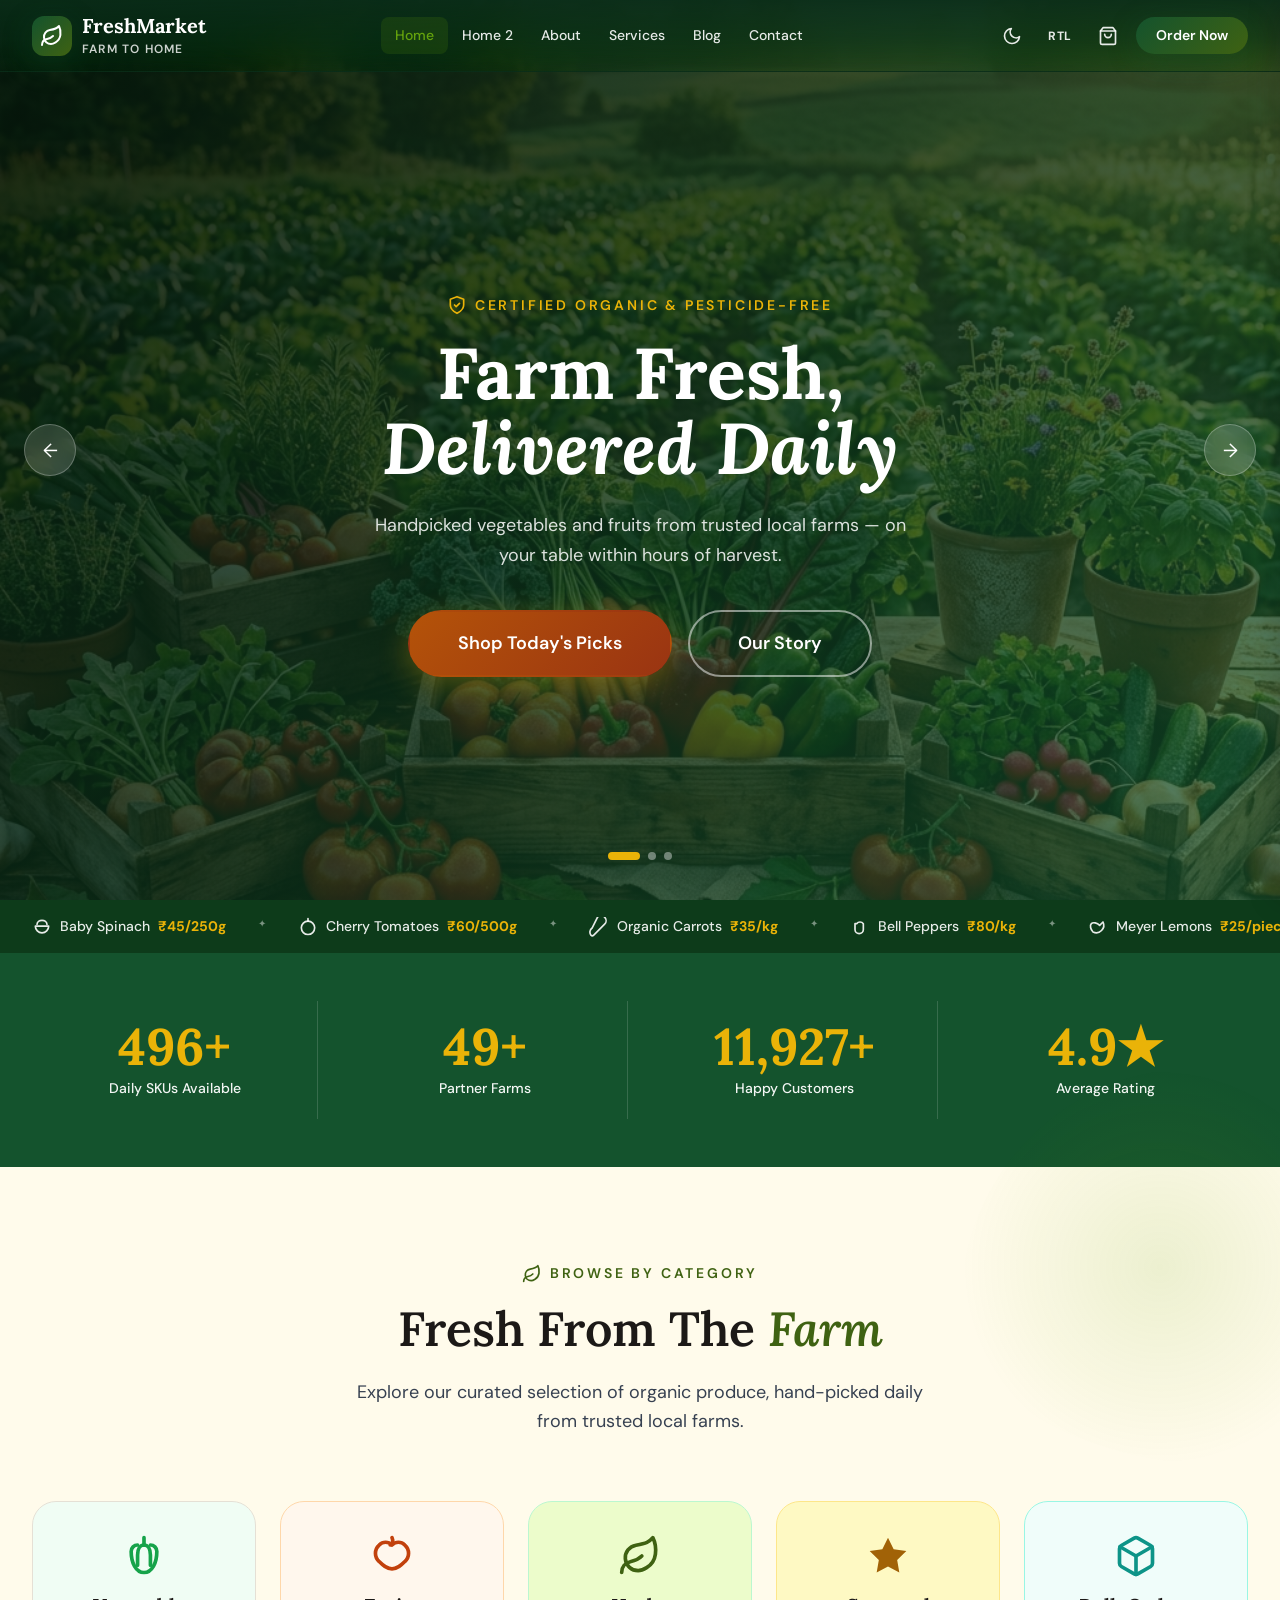
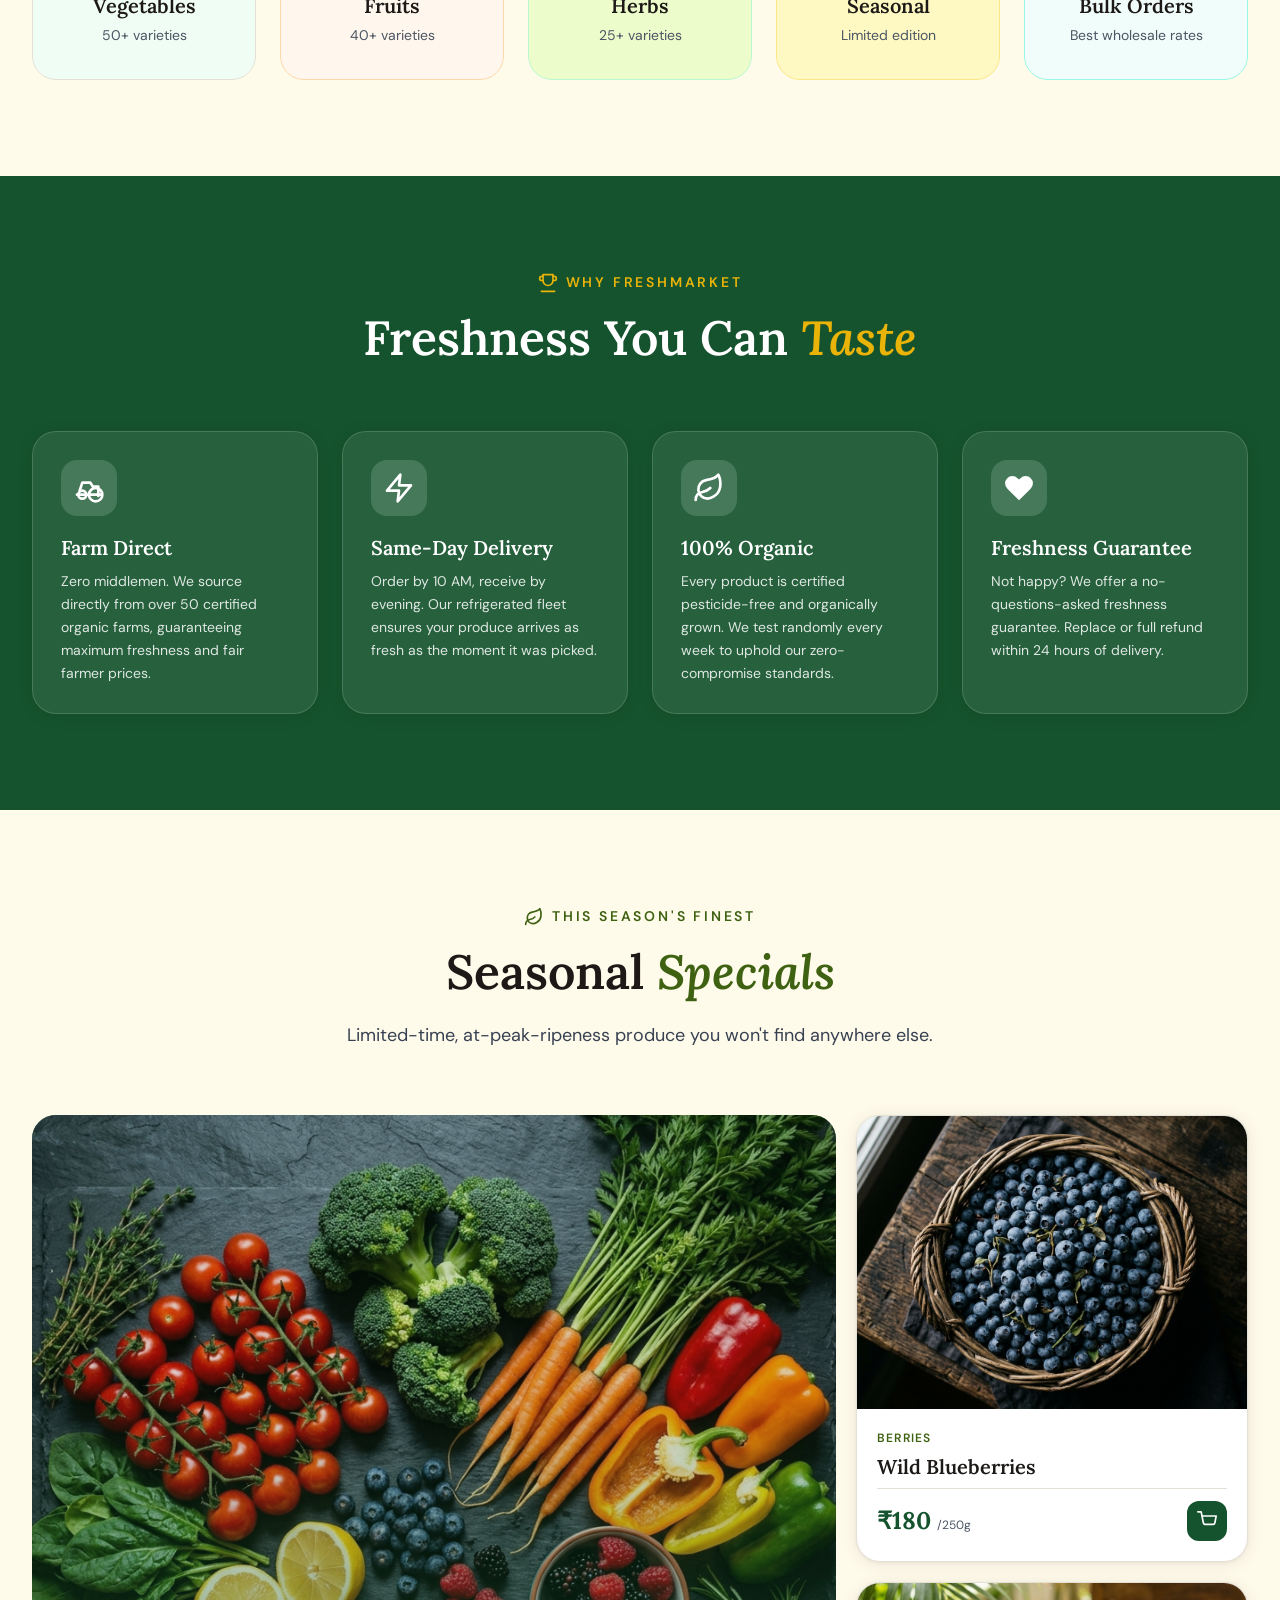
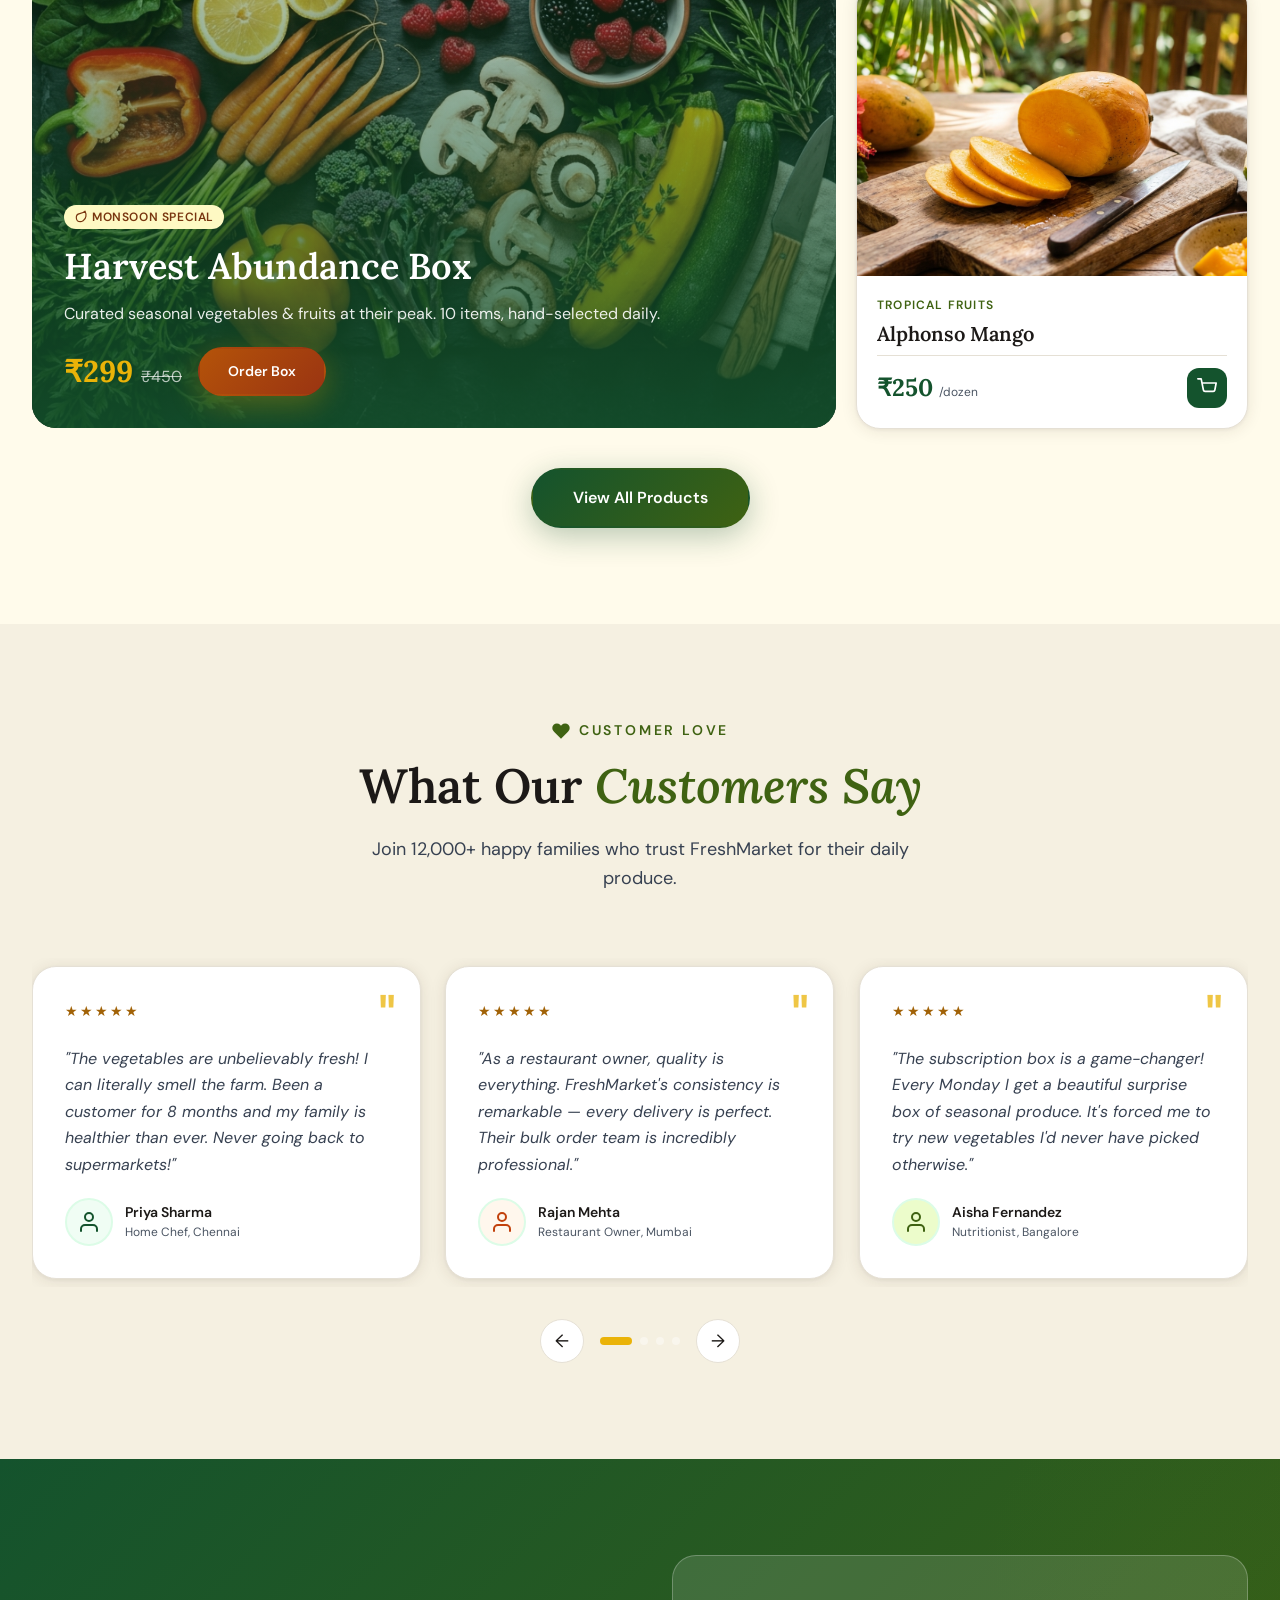
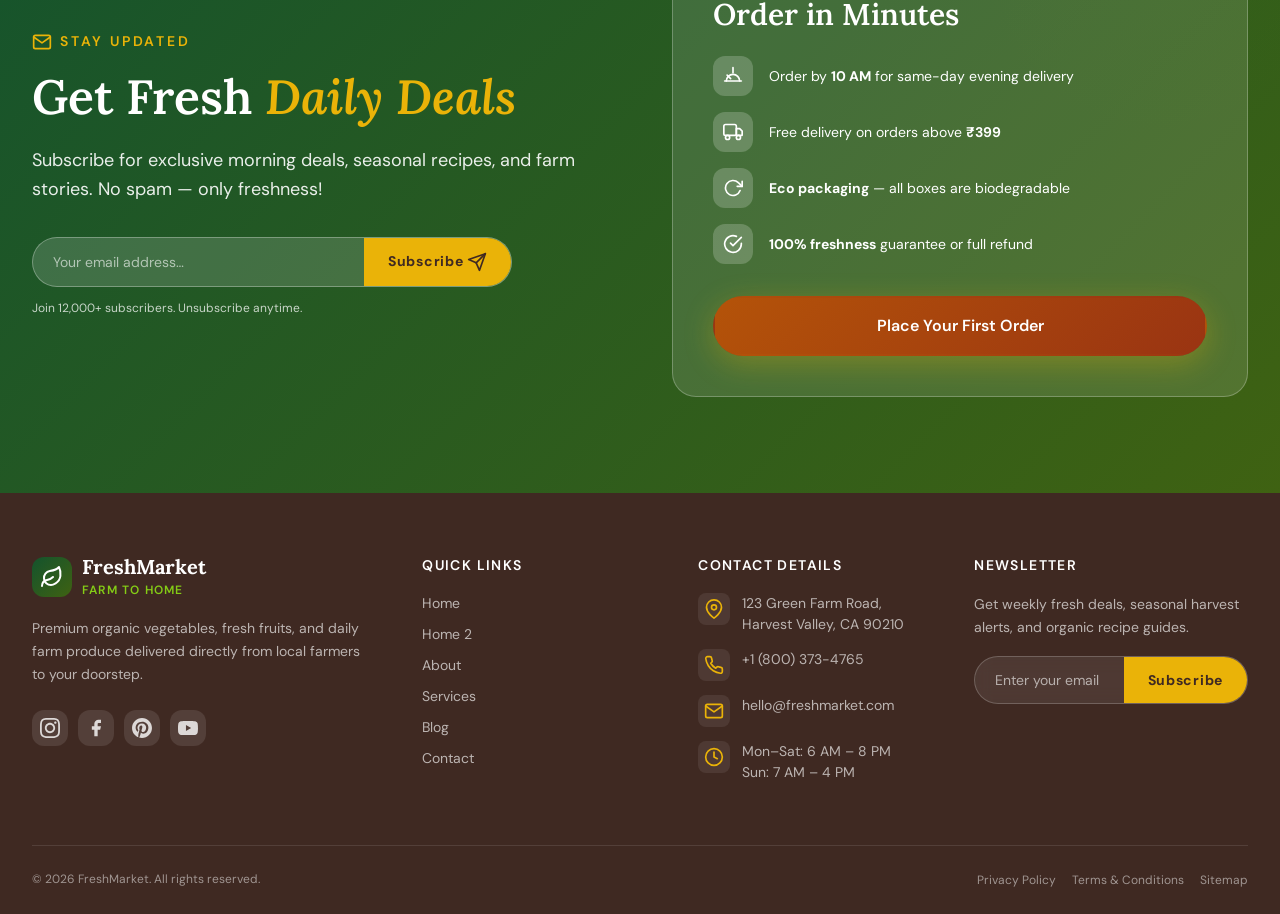
==== commit 1b97792a: "res 1" ====
--- a/index.html
+++ b/index.html
@@ -19,6 +19,79 @@
   <script type="application/ld+json">
   {"@context":"https://schema.org","@type":"LocalBusiness","name":"FreshMarket","description":"Premium Local Vegetable & Fruit Market","url":"https://freshmarket.local","telephone":"+1-800-FRESH-MK","address":{"@type":"PostalAddress","streetAddress":"123 Green Farm Road","addressLocality":"Harvest Valley","addressRegion":"CA","postalCode":"90210","addressCountry":"US"}}
   </script>
+  <style>
+    /* ================================================================
+       PAGE-SPECIFIC RESPONSIVE OVERRIDES (index.html)
+       Only overrides inline styles; desktop >1024px untouched.
+       ================================================================ */
+
+    /* Stats: 4-col inline grid → 2 cols (wide content: numbers up to 4rem) */
+    @media (max-width: 1024px) {
+      [style*="grid-template-columns:repeat(4,1fr)"] {
+        grid-template-columns: repeat(2, minmax(0, 1fr)) !important;
+      }
+      /* Hero blob decoration bleeds 80px off-screen right → contain it */
+      #categories {
+        overflow: hidden;
+      }
+    }
+
+    @media (max-width: 768px) {
+      /* Seasonal specials bento: 3-col inline grid → 2 cols */
+      .specials-bento {
+        grid-template-columns: repeat(2, 1fr) !important;
+      }
+      /* Newsletter + app CTA: 2-col inline grid → stacked */
+      .cta-section .container > div {
+        grid-template-columns: 1fr !important;
+        gap: 2.5rem !important;
+      }
+      /* Category cards: compact inline padding */
+      .category-card {
+        padding: 1.75rem 1.25rem !important;
+      }
+    }
+
+    @media (max-width: 640px) {
+      .category-card {
+        padding: 1.5rem 1rem !important;
+      }
+    }
+
+    @media (max-width: 480px) {
+      /* Stats: tighter spacing + reduced section padding */
+      section[aria-label="FreshMarket at a glance"] {
+        padding: 2.5rem 0 !important;
+      }
+      [style*="grid-template-columns:repeat(4,1fr)"] {
+        gap: 1rem !important;
+      }
+      /* Stats: keep numbers from forcing cells wider than viewport */
+      .stat-number {
+        font-size: 1.75rem !important;
+      }
+      /* Specials bento → single column (reset feature tile's inline span) */
+      .specials-bento {
+        grid-template-columns: 1fr !important;
+        gap: 1rem !important;
+      }
+      .specials-bento > div:first-child {
+        grid-column: auto !important;
+        grid-row: auto !important;
+        min-height: 360px !important;
+      }
+      .specials-bento > div:first-child > div {
+        padding: 1.5rem !important;
+      }
+      /* CTA grid: tighter gap, compact app card padding */
+      .cta-section .container > div {
+        gap: 2rem !important;
+      }
+      .cta-section div[data-reveal="fade-left"] > div {
+        padding: 1.5rem !important;
+      }
+    }
+  </style>
 </head>
 <body class="home-page">
 
--- a/assets/css/main.css
+++ b/assets/css/main.css
@@ -659,6 +659,8 @@
    ================================================================ */
 @media (max-width: 1024px) {
   .grid-4 { grid-template-columns: repeat(2, 1fr); }
+  .grid-2 { gap: var(--space-6); }
+  .page-hero { padding: calc(var(--navbar-h) + 2.5rem) 0 2.5rem; }
 }
 
 @media (max-width: 768px) {
@@ -668,9 +670,22 @@
   .section { padding-block: clamp(3rem, 6vw, 4rem); }
   h1 { font-size: clamp(2rem, 8vw, 2.5rem); }
   h2 { font-size: clamp(1.75rem, 6vw, 2rem); }
+  .page-hero { padding: calc(var(--navbar-h) + 1.5rem) 0 1.5rem; }
+  .page-hero-title { font-size: clamp(1.75rem, 7vw, 2.25rem); }
+  .page-hero-subtitle { font-size: var(--text-base); }
+  .section-header { margin-bottom: 2rem; }
+  .section-title { font-size: clamp(1.75rem, 6vw, 2.25rem); }
+  .section-subtitle { font-size: var(--text-base); }
+  .lead { font-size: var(--text-base); }
+  .stat-number { font-size: clamp(2rem, 6vw, 2.75rem); }
+}
+
+@media (max-width: 640px) {
+  .page-hero { padding: calc(var(--navbar-h) + 1rem) 0 1rem; }
+  .breadcrumb { font-size: var(--text-xs); }
 }
 
 @media (max-width: 480px) {
-  .grid-3 { grid-template-columns: repeat(2, 1fr); }
   :root { --container-pad: 1rem; }
-}
+  .grid-auto { grid-template-columns: 1fr; }
+}
--- a/assets/css/components.css
+++ b/assets/css/components.css
@@ -2890,6 +2890,37 @@
   }
   .nav-menu { display: none; }
   .hamburger { display: flex; }
+  .hero-slider { max-height: 760px; }
+}
+
+@media (max-width: 768px) {
+  .newsletter-form {
+    flex-direction: column;
+    border-radius: var(--radius-2xl);
+  }
+  .newsletter-form input { text-align: center; padding: 0.875rem 1rem; }
+  .newsletter-form button { width: 100%; border-radius: 0; }
+  .footer-newsletter-form {
+    flex-direction: column;
+    border-radius: var(--radius-xl);
+  }
+  .footer-newsletter-input { text-align: center; padding: 0.75rem 1rem; }
+  .footer-newsletter-btn { width: 100%; }
+  .nav-cta { display: none; }
+  .product-card-wishlist { opacity: 1; }
+  .cart-drawer { max-width: 100%; }
+  .testimonial-card { padding: 1.5rem; }
+  .feature-card { padding: 1.5rem; }
+  .blog-card-body { padding: 1.25rem; }
+  .faq-question { padding: 1rem 1.25rem; }
+  .faq-answer-inner { padding: 0 1.25rem 1rem; }
+  .mobile-nav { width: min(340px, 92vw); }
+  .slider-controls { bottom: 1.5rem; }
+  .slide-desc { font-size: var(--text-base); }
+  .slide-content { padding-top: calc(var(--navbar-h) + 0.5rem); }
+  .slide-label { margin-bottom: 0.875rem; }
+  .shape-1 { width: 320px; height: 320px; }
+  .shape-2 { width: 220px; height: 220px; }
 }
 
 @media (max-width: 640px) {
@@ -2898,9 +2929,50 @@
   .hero-slider { max-height: none; }
   .slide-title { font-size: clamp(1.75rem, 8vw, 2.5rem); }
   .slide-actions { gap: 0.75rem; }
-  .btn-xl { padding: 0.875rem 1.75rem; font-size: var(--text-base); }
+  .btn-xl { padding: 0.875rem 1.75rem; font-size: var(--text-base); white-space: normal; }
   .slider-prev { left: 0.75rem; }
   .slider-next { right: 0.75rem; }
+  .slider-arrow { width: 40px; height: 40px; }
+  .grid-auto { grid-template-columns: repeat(2, 1fr); }
+  .flex-between { flex-direction: column; align-items: flex-start; }
+  .cart-drawer-header { padding: 1rem 1.25rem; }
+  .cart-drawer-body { padding: 1rem 1.25rem; }
+  .cart-drawer-footer { padding: 1rem 1.25rem 1.25rem; }
+  .toast-container { left: 1rem; right: 1rem; width: auto; }
+  .back-to-top { right: 1rem; bottom: 1rem; width: 44px; height: 44px; }
+  .breadcrumb { gap: 0.375rem; }
+}
+
+@media (max-width: 480px) {
+  .grid-auto { grid-template-columns: 1fr; }
+  .btn { padding: 0.625rem 1.25rem; }
+  .btn-lg { padding: 0.75rem 1.75rem; }
+  .hero-slider { min-height: 480px; }
+  .slider-prev,
+  .slider-next { width: 44px; height: 44px; }
+  .slide-title { margin-bottom: 1rem; }
+  .slide-desc { margin-bottom: 1.5rem; }
+  .product-card-body { padding: 1rem; }
+  .blog-meta { gap: 0.75rem; }
+  .cart-item { gap: 0.75rem; }
+  .footer-grid { gap: 1.25rem; }
+  /* Header: compact so controls + hamburger stay on-screen */
+  .navbar-inner { gap: 0.75rem; }
+  .navbar-logo { gap: 0.5rem; }
+  .logo-icon { width: 36px; height: 36px; font-size: 1.05rem; }
+  .logo-text { font-size: 1.125rem; }
+  .nav-controls { gap: 0.375rem; }
+  .nav-icon-btn { width: 36px; height: 36px; }
+  .nav-icon-btn svg { width: 18px; height: 18px; }
+  .hamburger { width: 36px; height: 36px; }
+  .rtl-toggle { display: none; }
+}
+
+@media (max-width: 360px) {
+  .logo-icon { width: 32px; height: 32px; }
+  .logo-text { font-size: 1rem; }
+  .nav-icon-btn { width: 32px; height: 32px; }
+  .hamburger { width: 32px; height: 32px; }
 }
 
 /* ================================================================
--- a/assets/css/animations.css
+++ b/assets/css/animations.css
@@ -549,3 +549,13 @@
   .anim-rotate-slow,
   .anim-breathe { animation: none; }
 }
+
+/* ================================================================
+   RESPONSIVE — DECORATIONS
+   ================================================================ */
+@media (max-width: 768px) {
+  .blob-1 { width: 280px; height: 280px; }
+  .blob-2 { width: 220px; height: 220px; }
+  .blob-3 { width: 160px; height: 160px; }
+  .leaf-deco { font-size: 3.5rem; }
+}
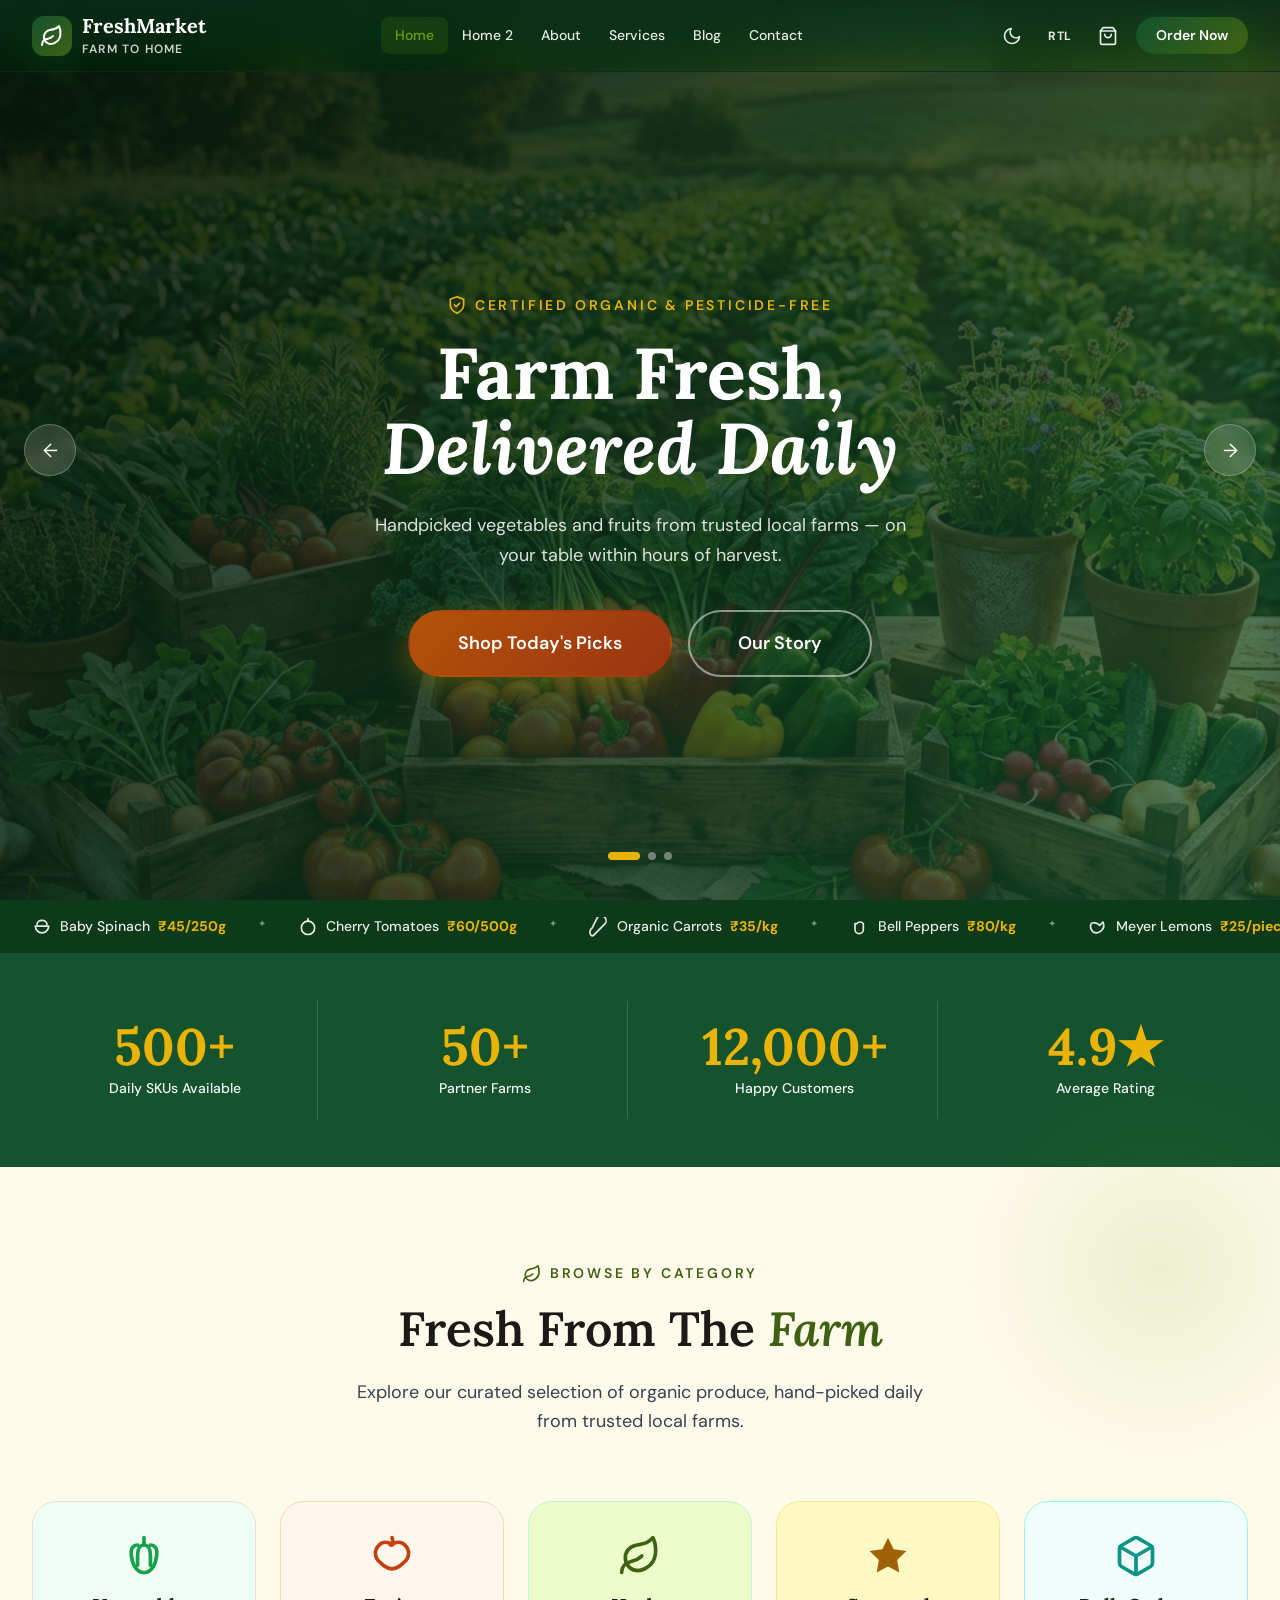
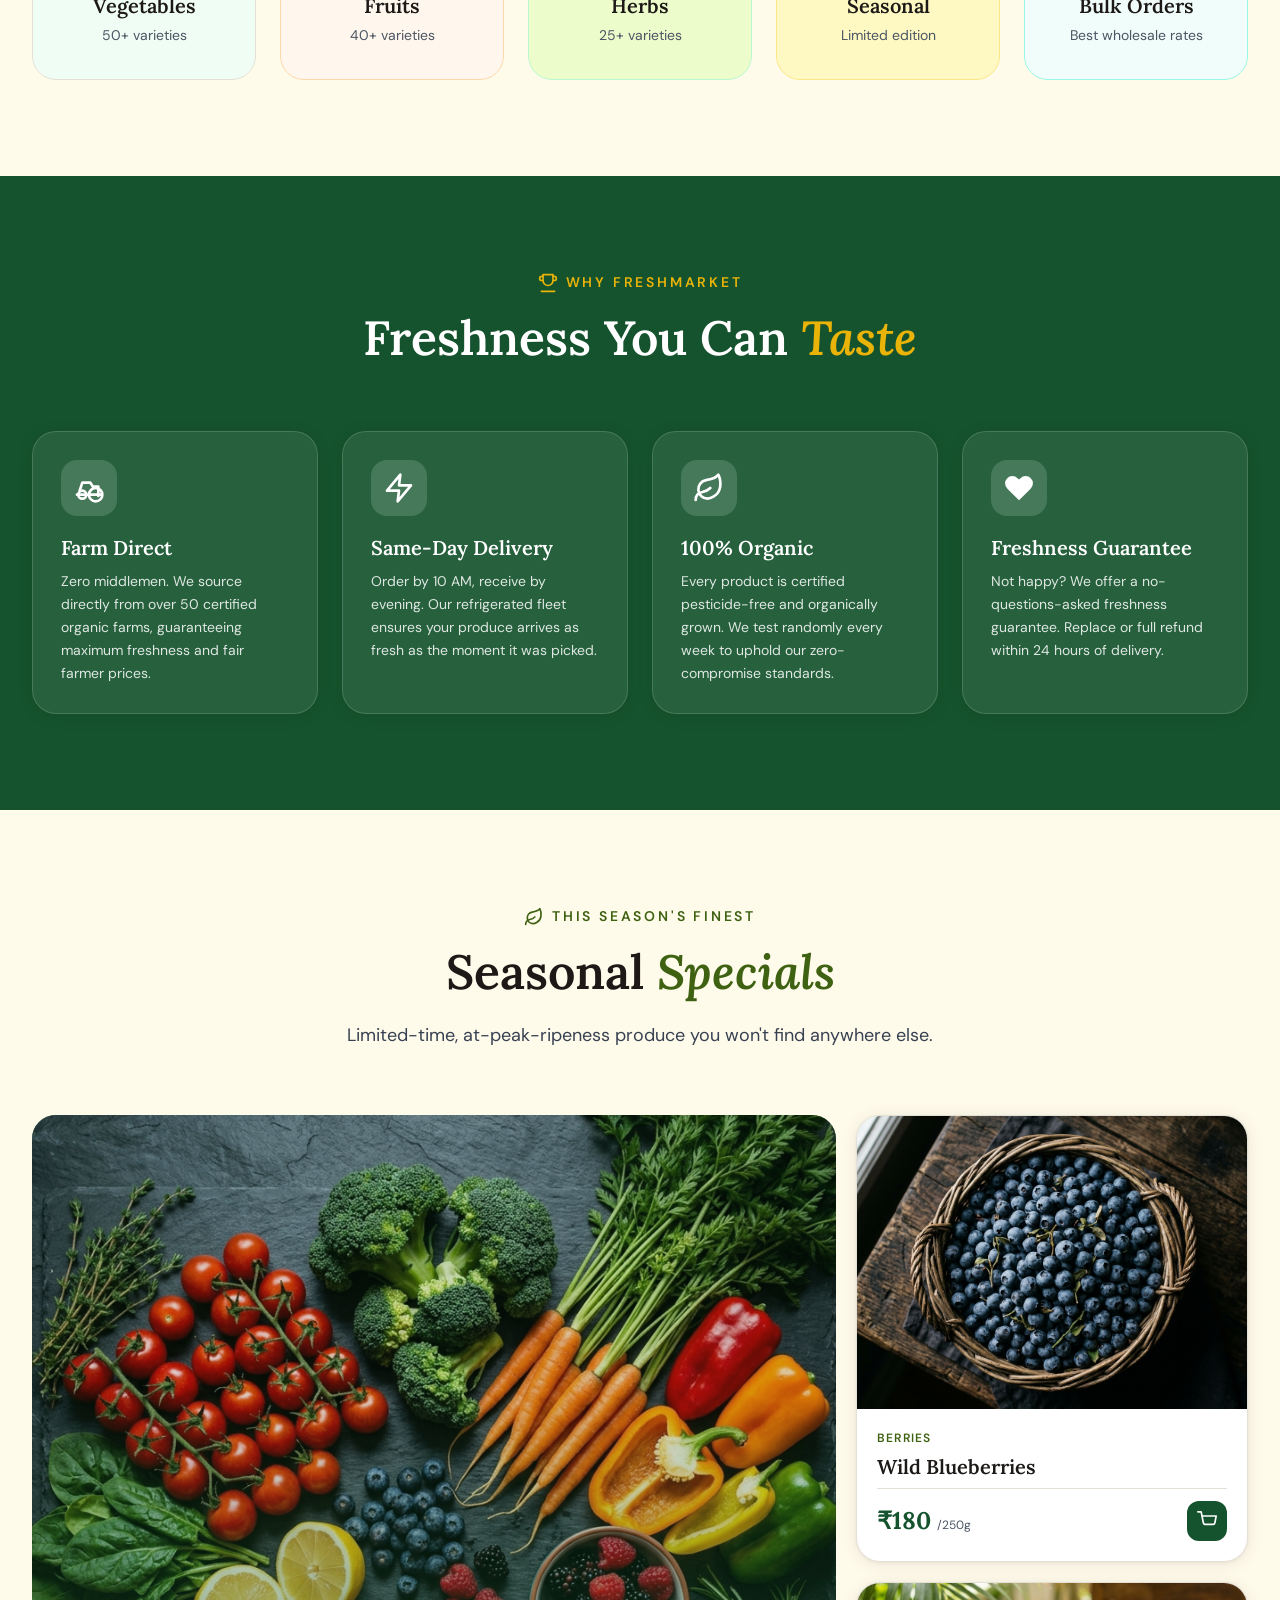
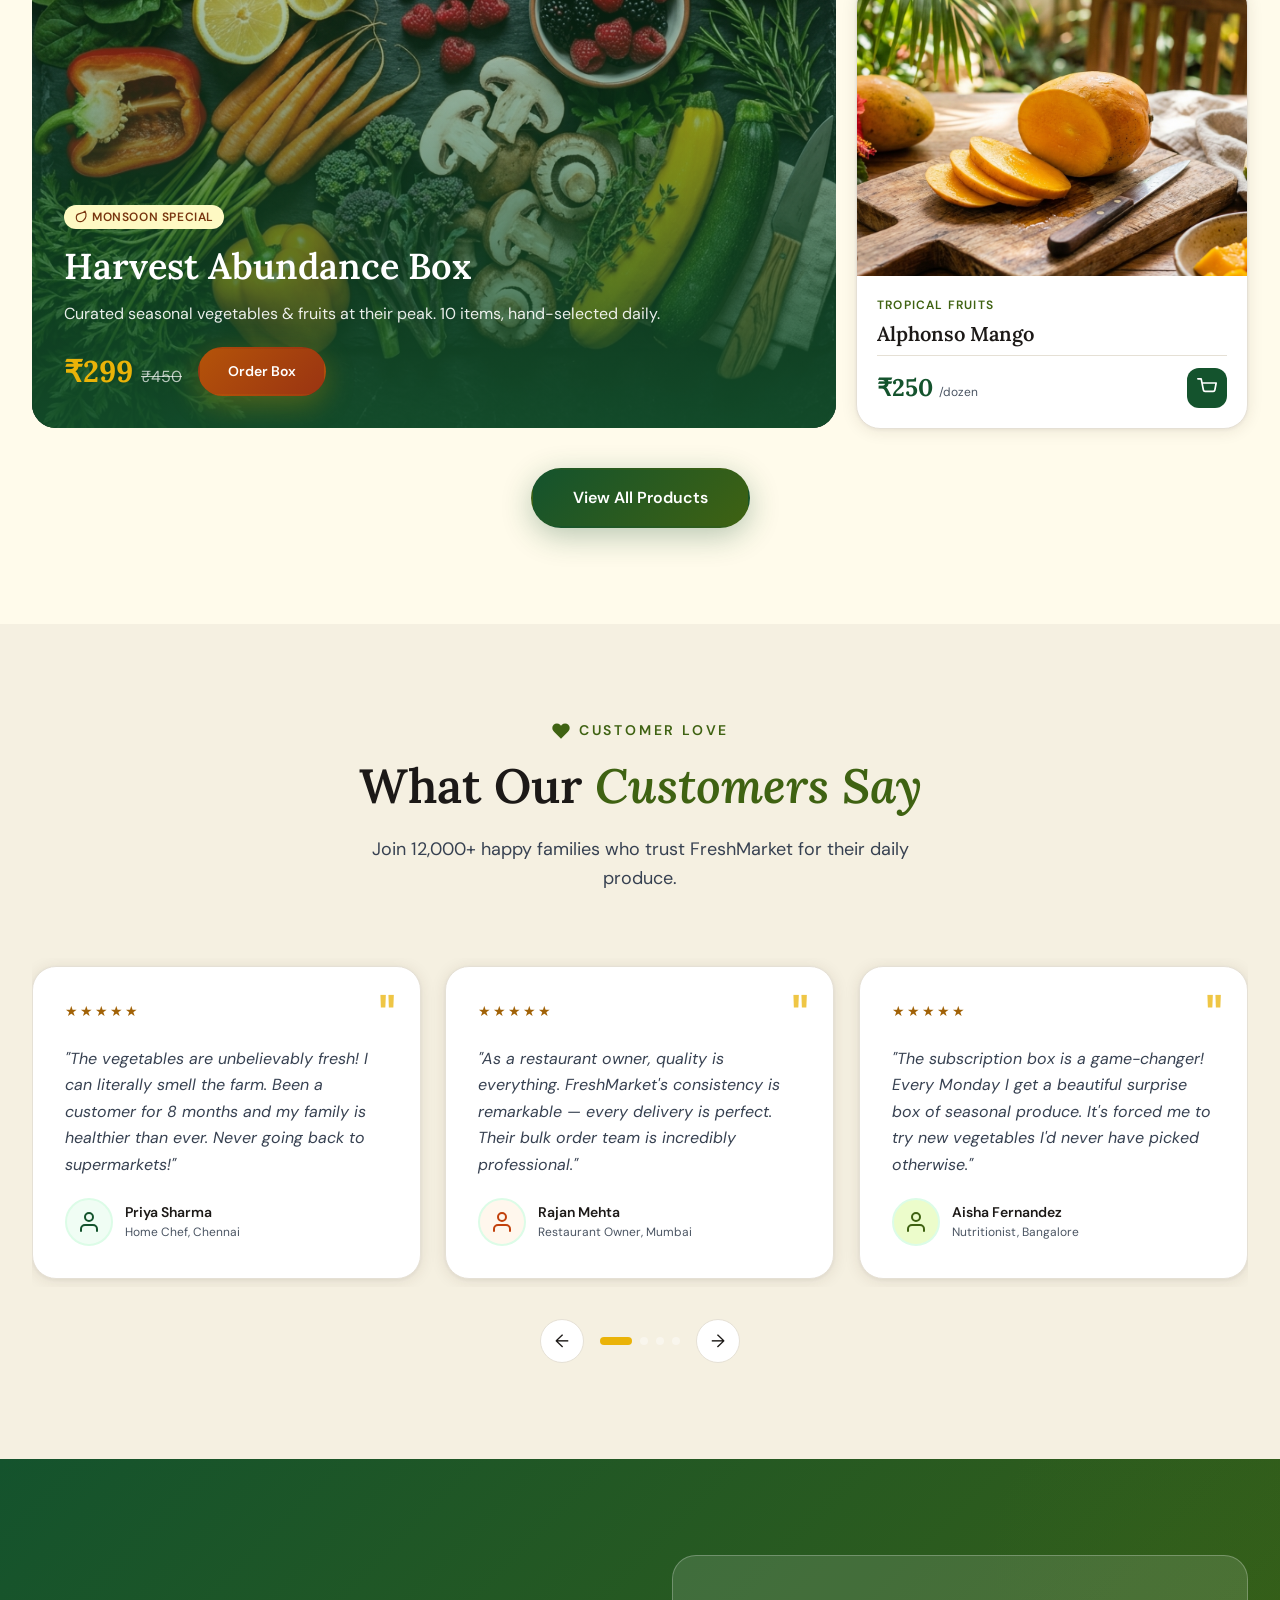
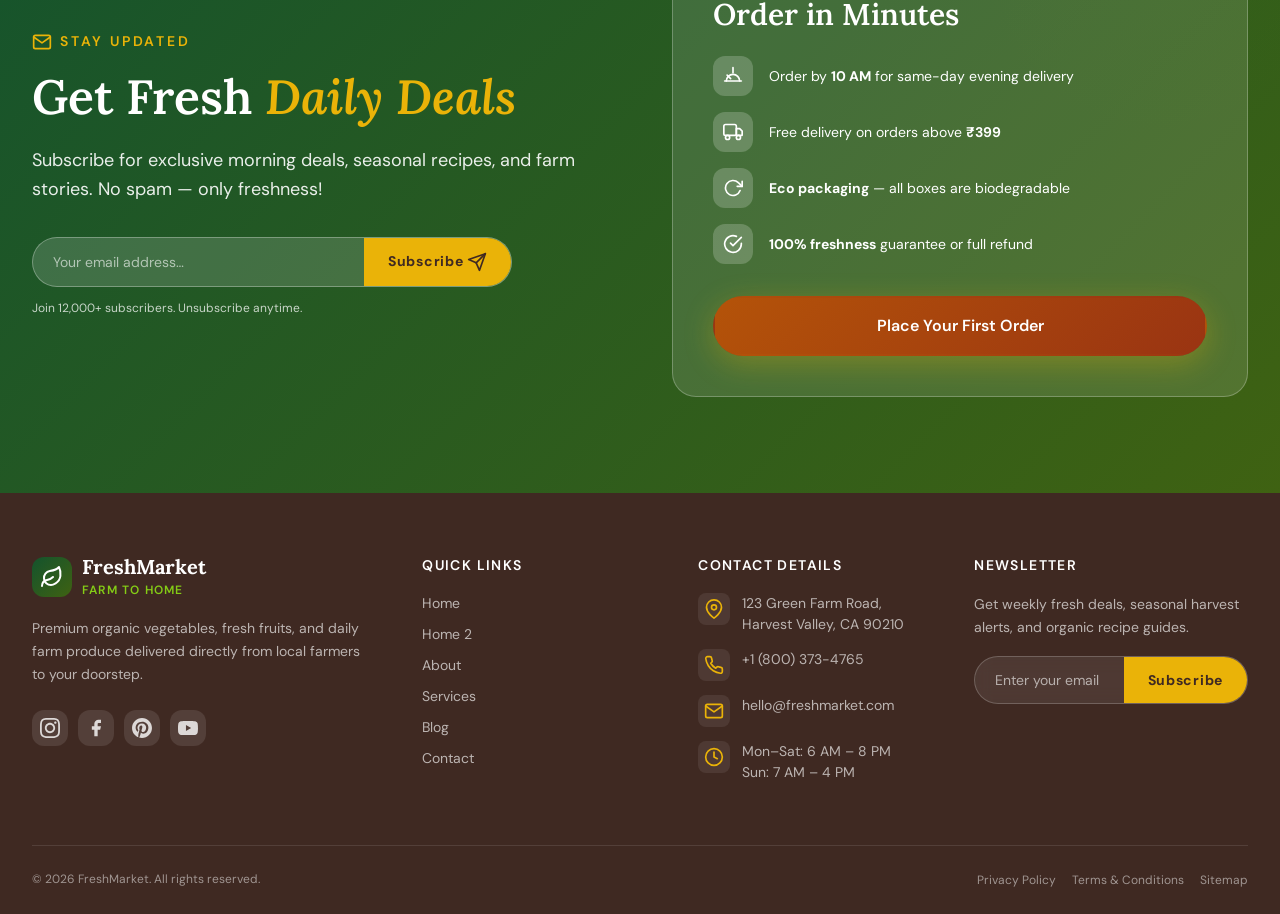
==== commit 4f989404: "res 3" ====
--- a/index.html
+++ b/index.html
@@ -34,6 +34,11 @@
       #categories {
         overflow: hidden;
       }
+      /* Hide hero slider arrows on mobile/tablet (dots remain for navigation) */
+      .hero-slider .slider-prev,
+      .hero-slider .slider-next {
+        display: none;
+      }
     }
 
     @media (max-width: 768px) {
--- a/assets/css/main.css
+++ b/assets/css/main.css
@@ -652,6 +652,21 @@
   background: var(--color-leaf);
   bottom: -60px;
   left: -60px;
+}
+
+/* ================================================================
+   HORIZONTAL OVERFLOW GUARD (MOBILE/TABLET)
+   Below-the-fold scroll-reveal elements ([data-reveal="fade-left"]
+   / "fade-right") start translated ±50px off-screen, which widens
+   the document and causes a right-side gap on phones. iOS ignores
+   overflow-x on <body>, so it must be set on <html>.
+   Desktop (>1024px) is untouched.
+   ================================================================ */
+@media (max-width: 1024px) {
+  html {
+    overflow-x: hidden; /* fallback for older browsers */
+    overflow-x: clip;   /* modern: clips without creating a scroll container */
+  }
 }
 
 /* ================================================================
--- a/assets/css/components.css
+++ b/assets/css/components.css
@@ -2965,7 +2965,21 @@
   .nav-icon-btn { width: 36px; height: 36px; }
   .nav-icon-btn svg { width: 18px; height: 18px; }
   .hamburger { width: 36px; height: 36px; }
-  .rtl-toggle { display: none; }
+  /* RTL toggle stays visible on mobile — compact to fit the row */
+  .rtl-toggle {
+    min-width: 36px;
+    padding: 0 0.375rem;
+    font-size: 0.625rem;
+    letter-spacing: 0.03em;
+  }
+  /* Logo may shrink so controls never overflow on narrow screens */
+  .navbar-logo { flex-shrink: 1; min-width: 0; }
+  .logo-text {
+    min-width: 0;
+    overflow: hidden;
+    text-overflow: ellipsis;
+    white-space: nowrap;
+  }
 }
 
 @media (max-width: 360px) {
@@ -2973,6 +2987,7 @@
   .logo-text { font-size: 1rem; }
   .nav-icon-btn { width: 32px; height: 32px; }
   .hamburger { width: 32px; height: 32px; }
+  .rtl-toggle { min-width: 32px; padding: 0 0.25rem; font-size: 0.5625rem; }
 }
 
 /* ================================================================
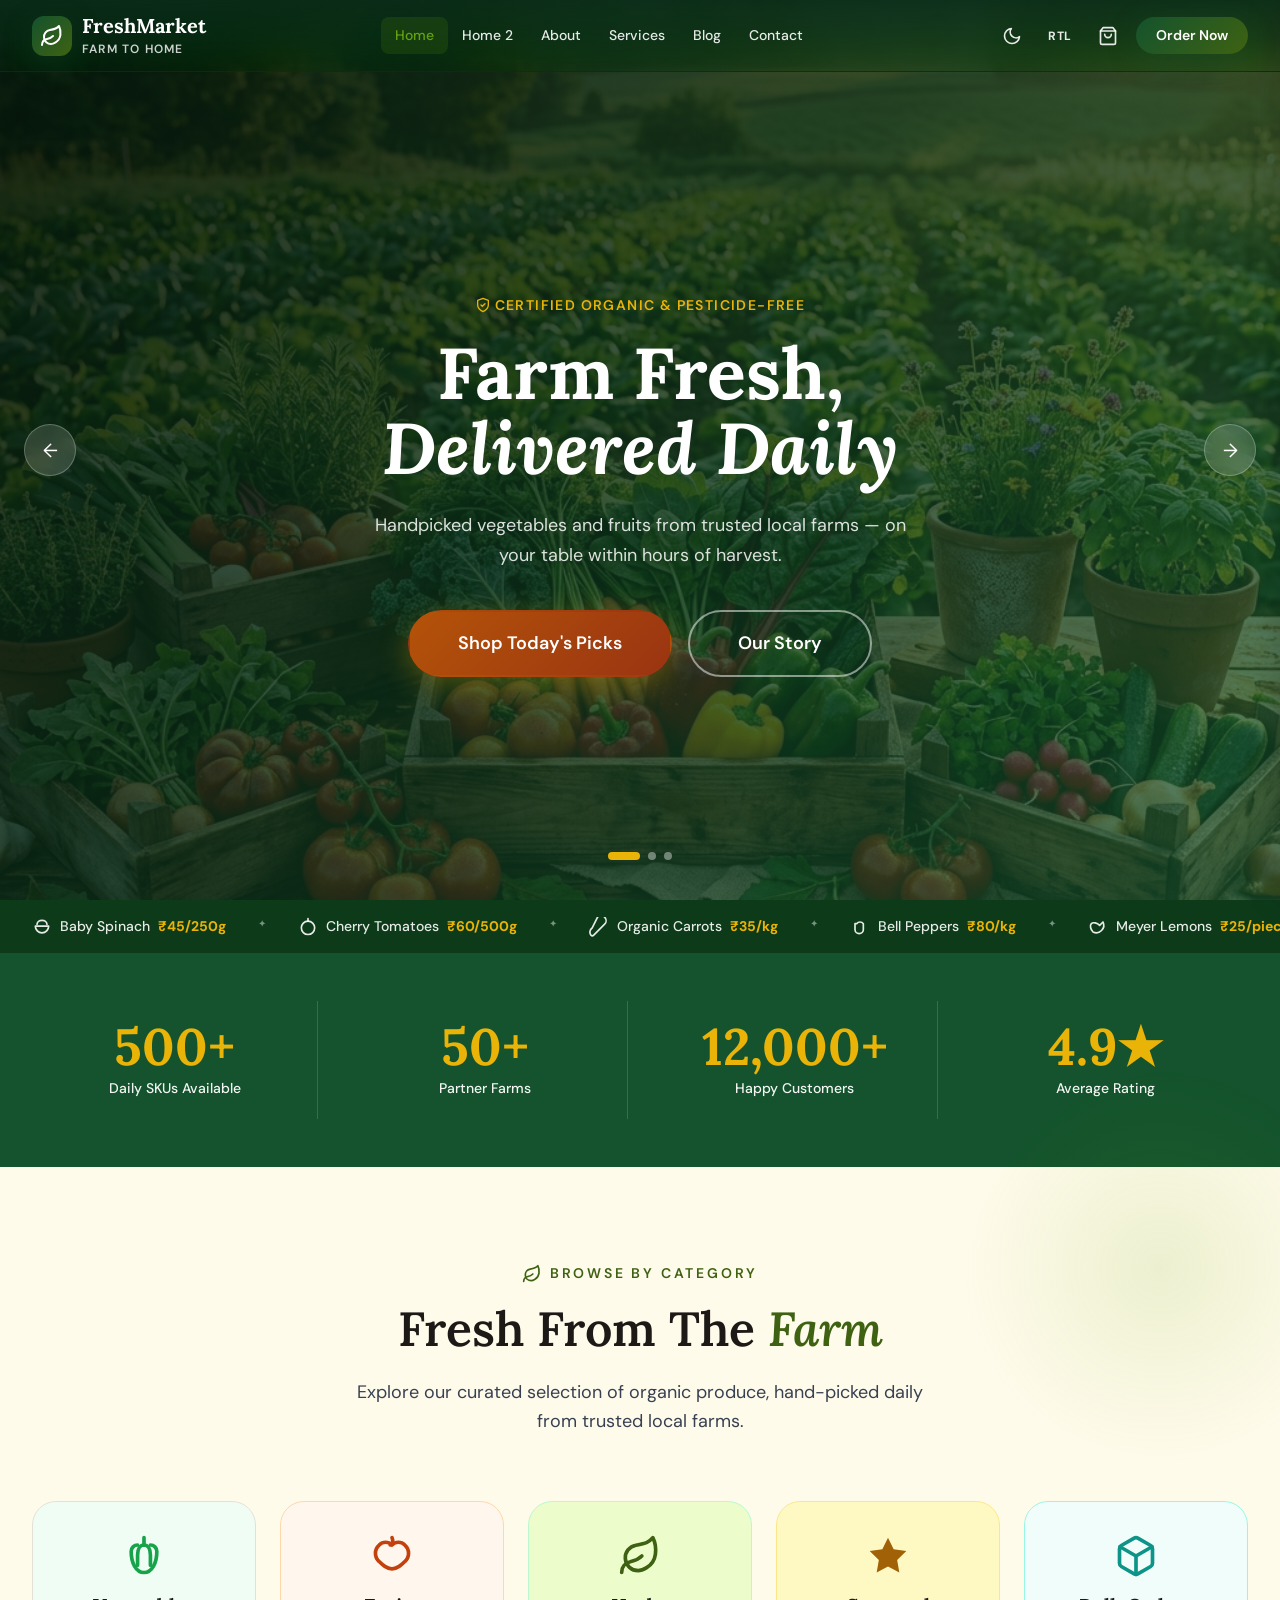
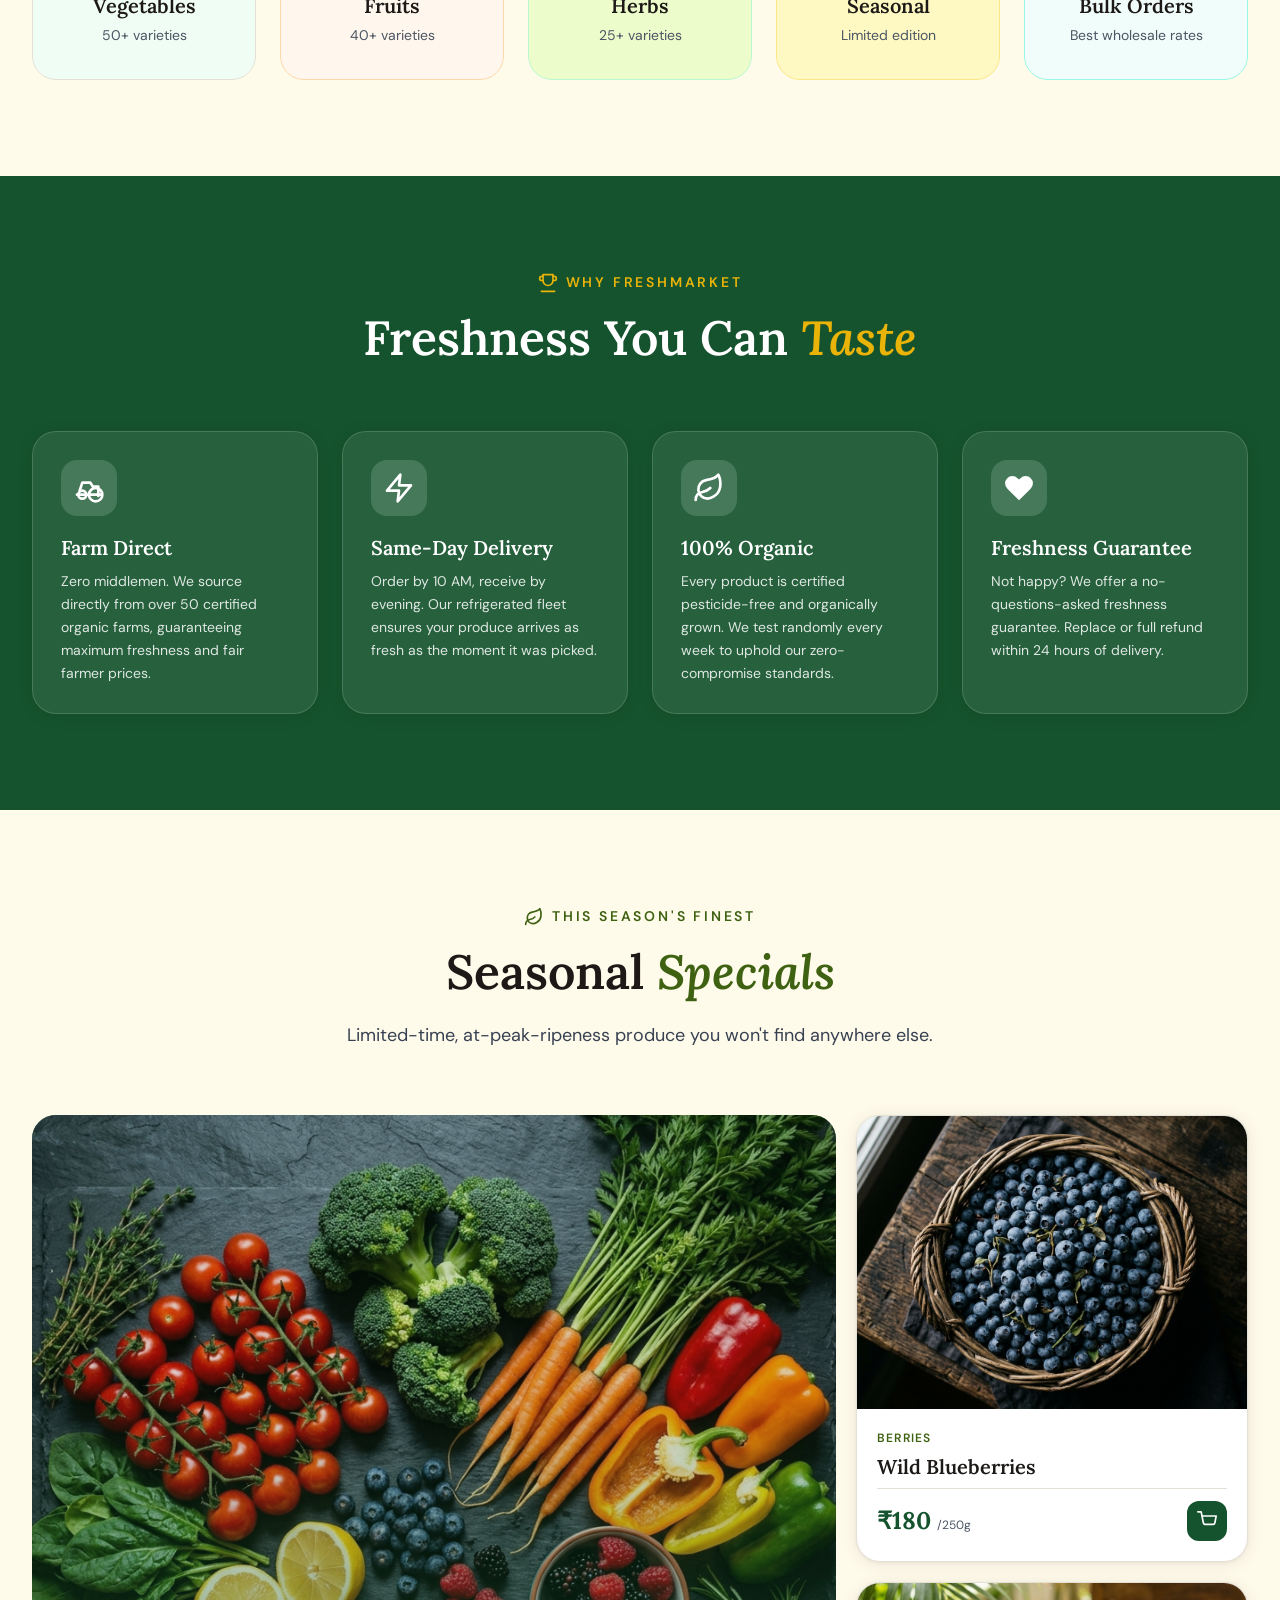
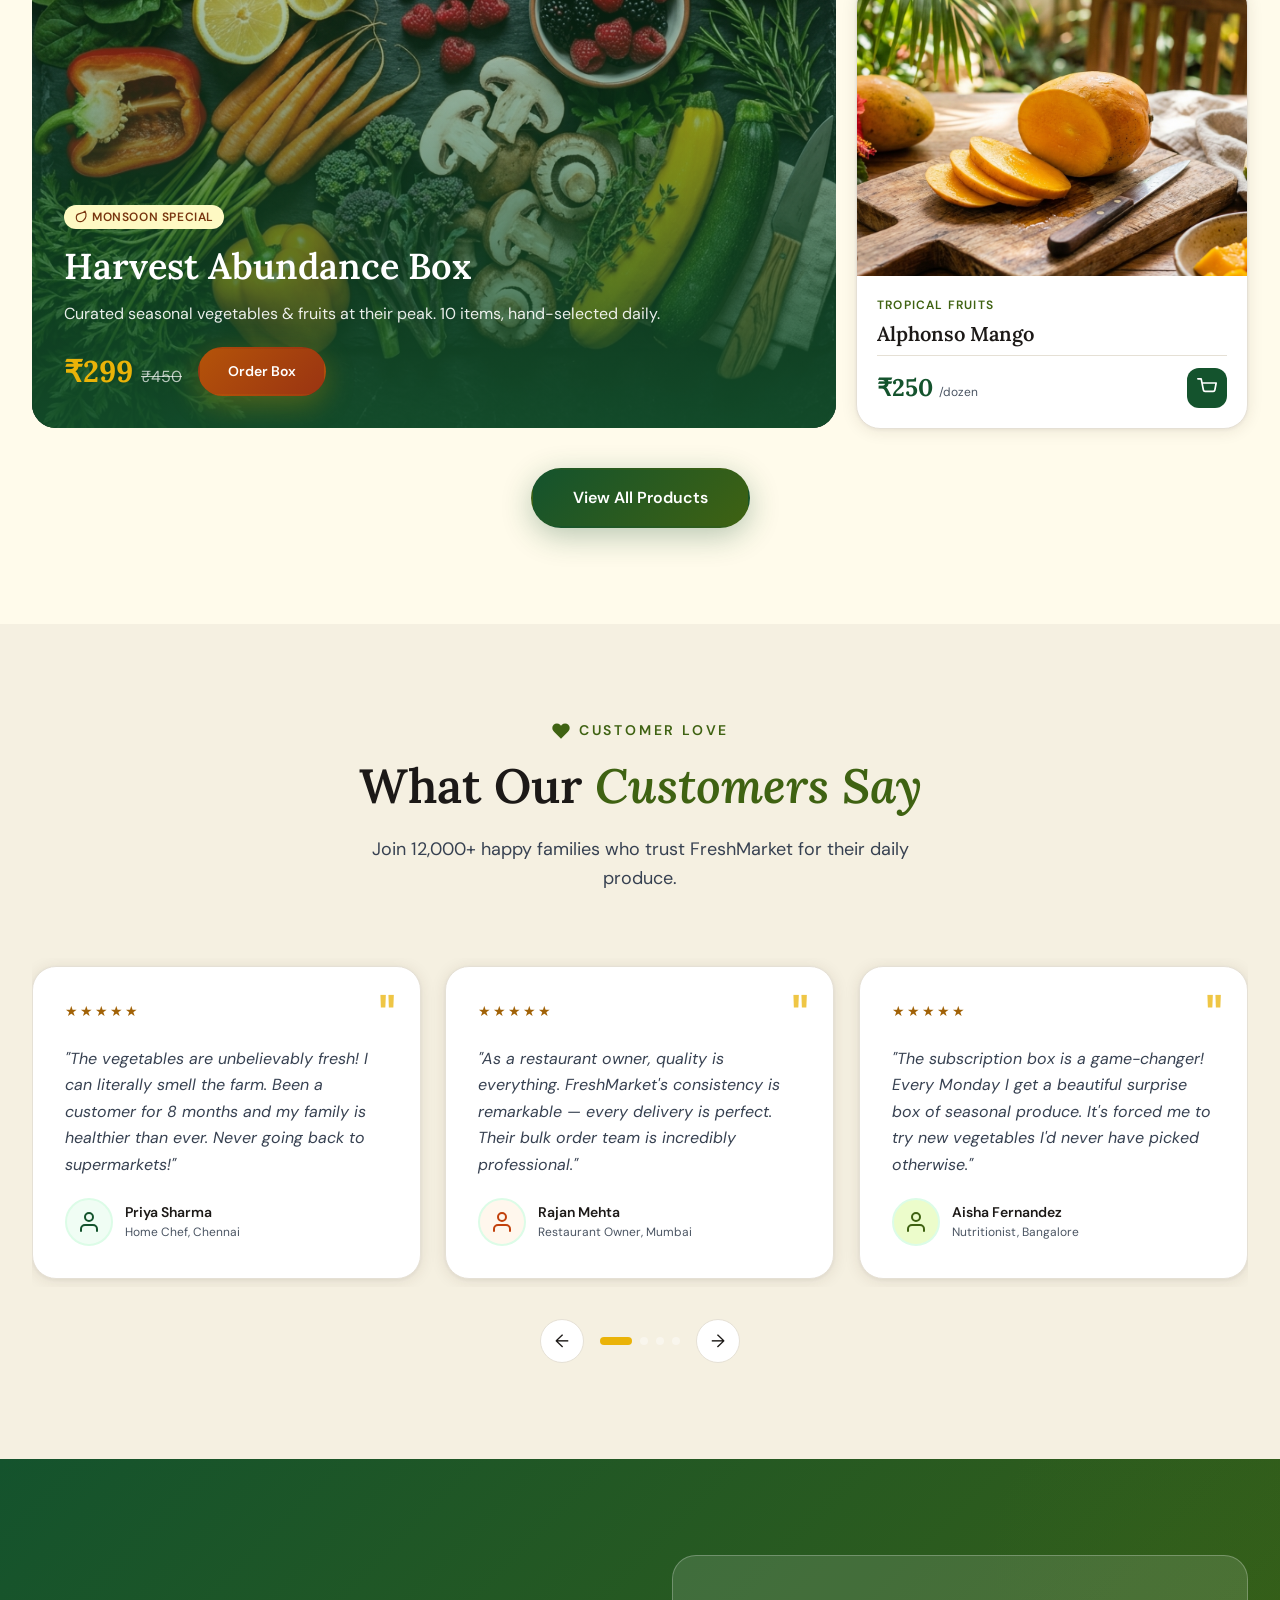
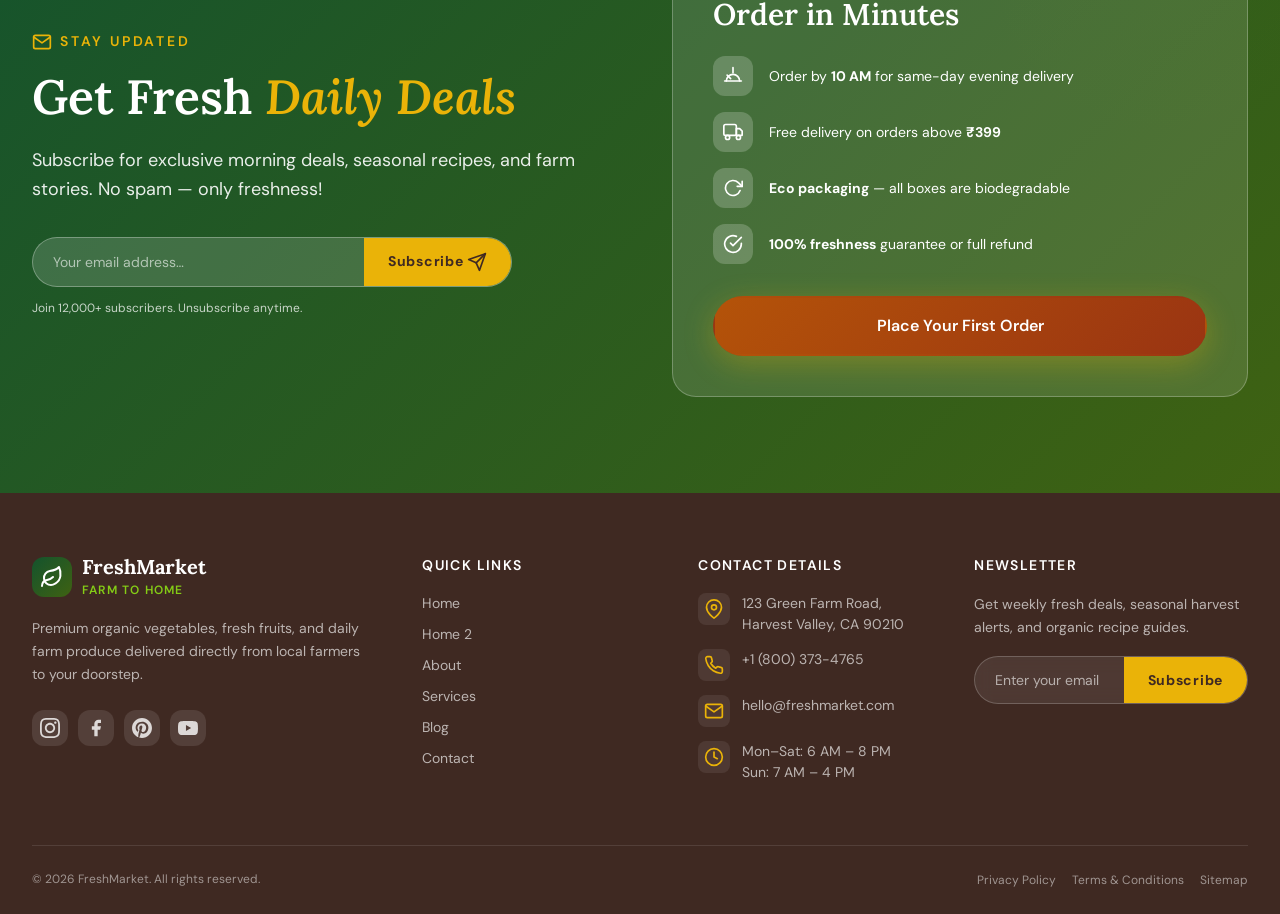
==== commit f9f20e76: "favicon" ====
--- a/index.html
+++ b/index.html
@@ -11,6 +11,12 @@
   <meta name="theme-color" content="#14532D">
   <link rel="canonical" href="index.html">
   <title>FreshMarket — Premium Local Vegetable & Fruit Market</title>
+  <!-- Favicon -->
+  <link rel="icon" type="image/svg+xml" href="assets/images/favicon.svg">
+  <link rel="icon" type="image/png" sizes="32x32" href="assets/images/favicon-32x32.png">
+  <link rel="icon" type="image/png" sizes="16x16" href="assets/images/favicon-16x16.png">
+  <link rel="apple-touch-icon" sizes="180x180" href="assets/images/apple-touch-icon.png">
+  <link rel="shortcut icon" href="favicon.ico">
   <link rel="stylesheet" href="assets/css/main.css">
   <link rel="stylesheet" href="assets/css/components.css">
   <link rel="stylesheet" href="assets/css/animations.css">
--- a/assets/css/components.css
+++ b/assets/css/components.css
@@ -456,7 +456,8 @@
 .mobile-nav-link {
   display: flex;
   align-items: center;
-  justify-content: space-between;
+  justify-content: flex-start;
+  gap: 0.75rem;
   padding: 0.875rem 1rem;
   font-size: var(--text-base);
   font-weight: var(--fw-medium);
@@ -494,7 +495,7 @@
 }
 
 .mobile-cta {
-  display: block;
+  display: none;
   text-align: center;
   background: var(--grad-primary);
   color: white;
@@ -519,6 +520,9 @@
   opacity: 1;
   visibility: visible;
 }
+
+/* Mobile drawer footer (Order CTA + theme/RTL toggles) removed */
+.mobile-nav-footer { display: none; }
 
 /* ================================================================
    BUTTONS
@@ -1509,18 +1513,19 @@
 .slide-label {
   font-size: var(--text-sm);
   font-weight: var(--fw-semi);
-  letter-spacing: var(--ls-widest);
+  letter-spacing: 0.1em;
   text-transform: uppercase;
   color: var(--color-gold);
   margin-bottom: 1.25rem;
   display: flex;
   align-items: center;
   justify-content: center;
-  gap: 0.5rem;
+  gap: 0.25rem;
   opacity: 0;
   transform: translateY(20px);
   transition: all 0.7s var(--ease-smooth) 0.3s;
 }
+.slide-label .icon-svg { width: 1rem; height: 1rem; }
 
 .slide.active .slide-label {
   opacity: 1;
@@ -2958,7 +2963,7 @@
   .footer-grid { gap: 1.25rem; }
   /* Header: compact so controls + hamburger stay on-screen */
   .navbar-inner { gap: 0.75rem; }
-  .navbar-logo { gap: 0.5rem; }
+  .navbar-logo { gap: 0.375rem; }
   .logo-icon { width: 36px; height: 36px; font-size: 1.05rem; }
   .logo-text { font-size: 1.125rem; }
   .nav-controls { gap: 0.375rem; }
@@ -2983,8 +2988,10 @@
 }
 
 @media (max-width: 360px) {
+  .navbar-inner { gap: 0.5rem; }
+  .navbar-logo { gap: 0.375rem; }
   .logo-icon { width: 32px; height: 32px; }
-  .logo-text { font-size: 1rem; }
+  .logo-text { font-size: 0.875rem; }
   .nav-icon-btn { width: 32px; height: 32px; }
   .hamburger { width: 32px; height: 32px; }
   .rtl-toggle { min-width: 32px; padding: 0 0.25rem; font-size: 0.5625rem; }
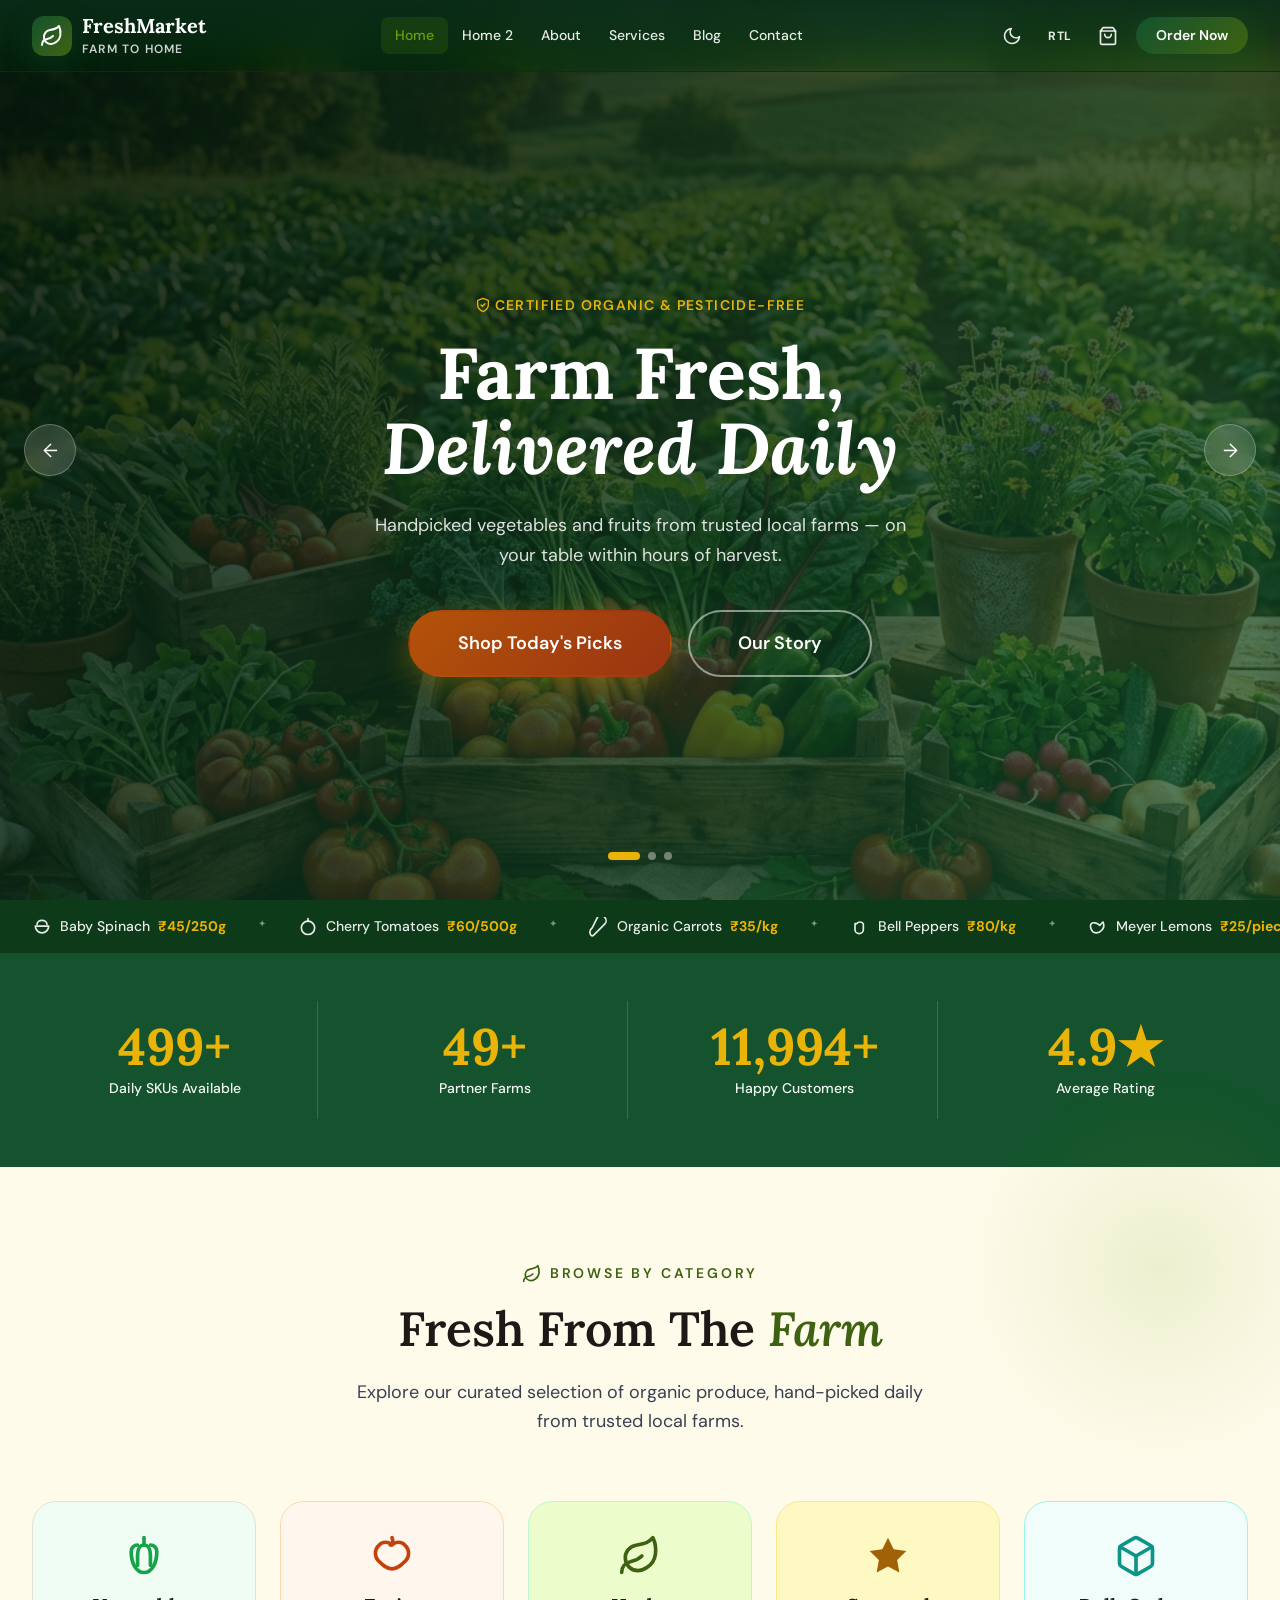
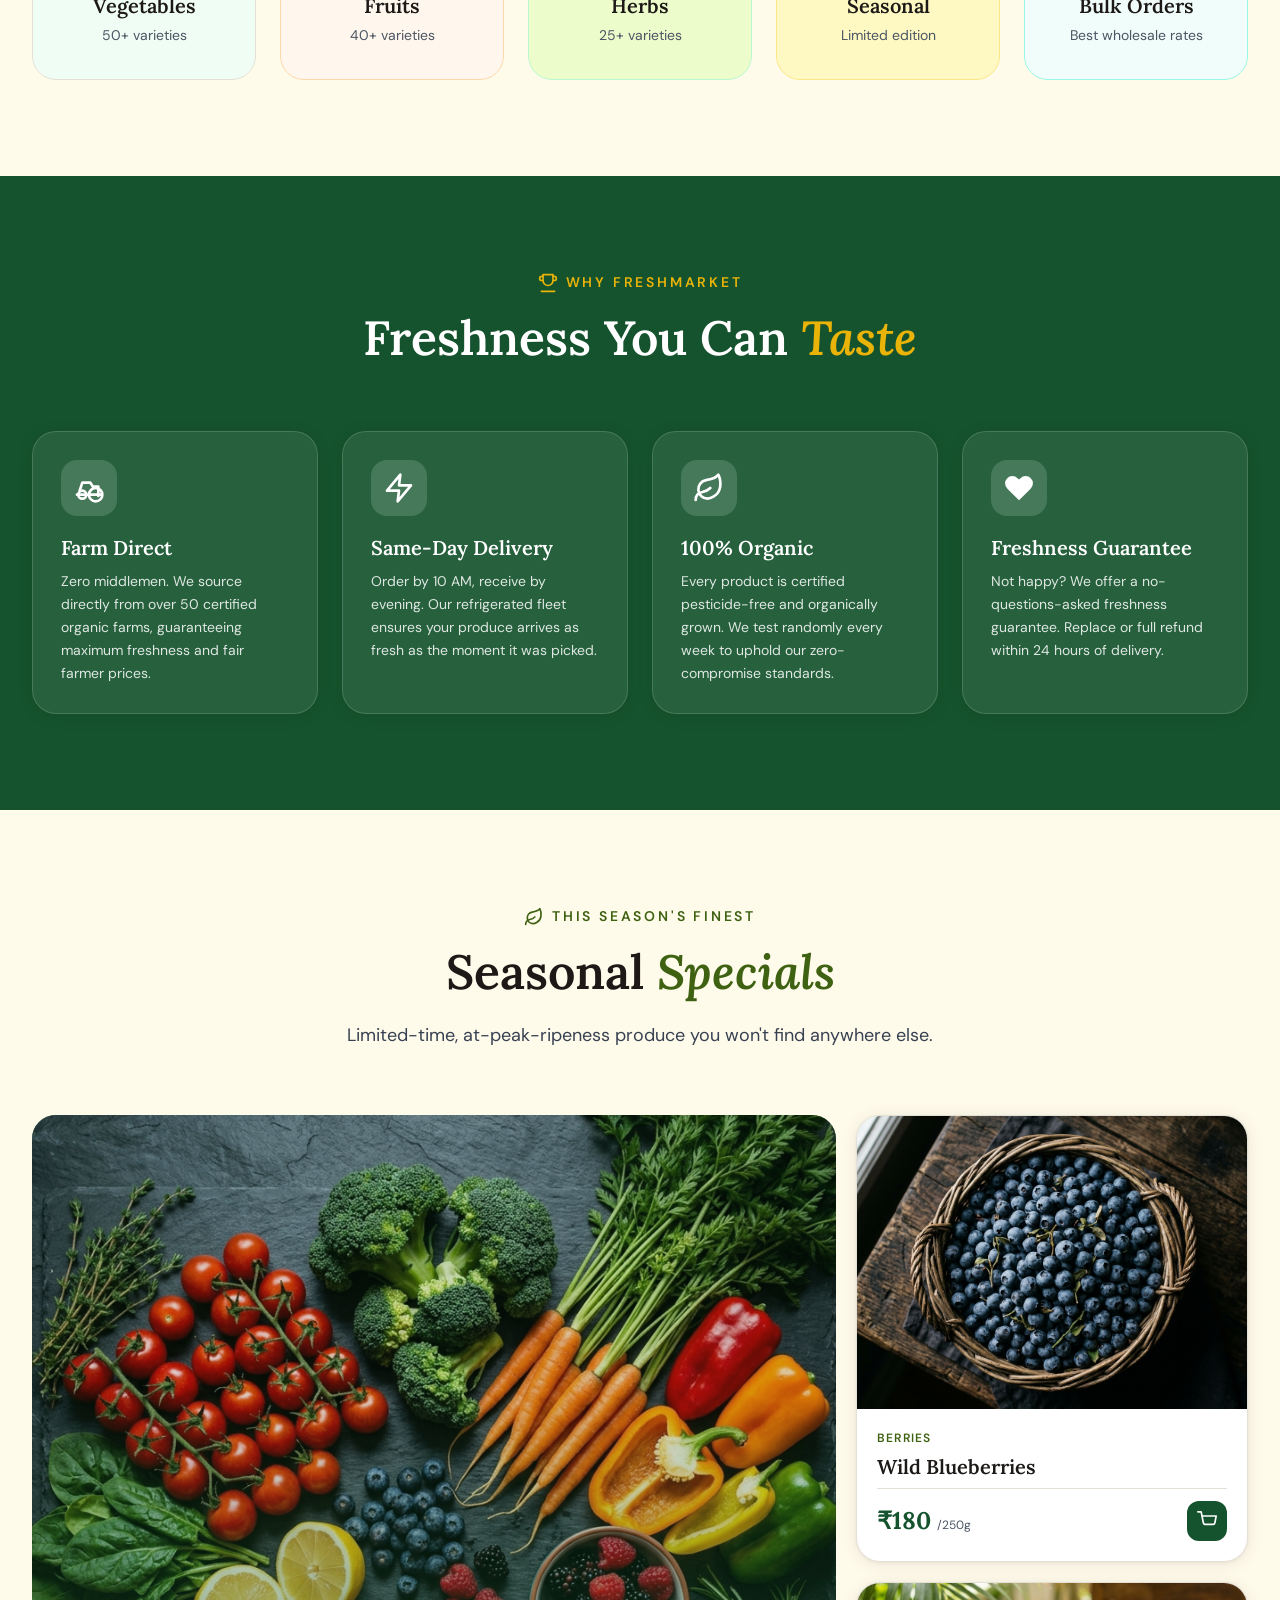
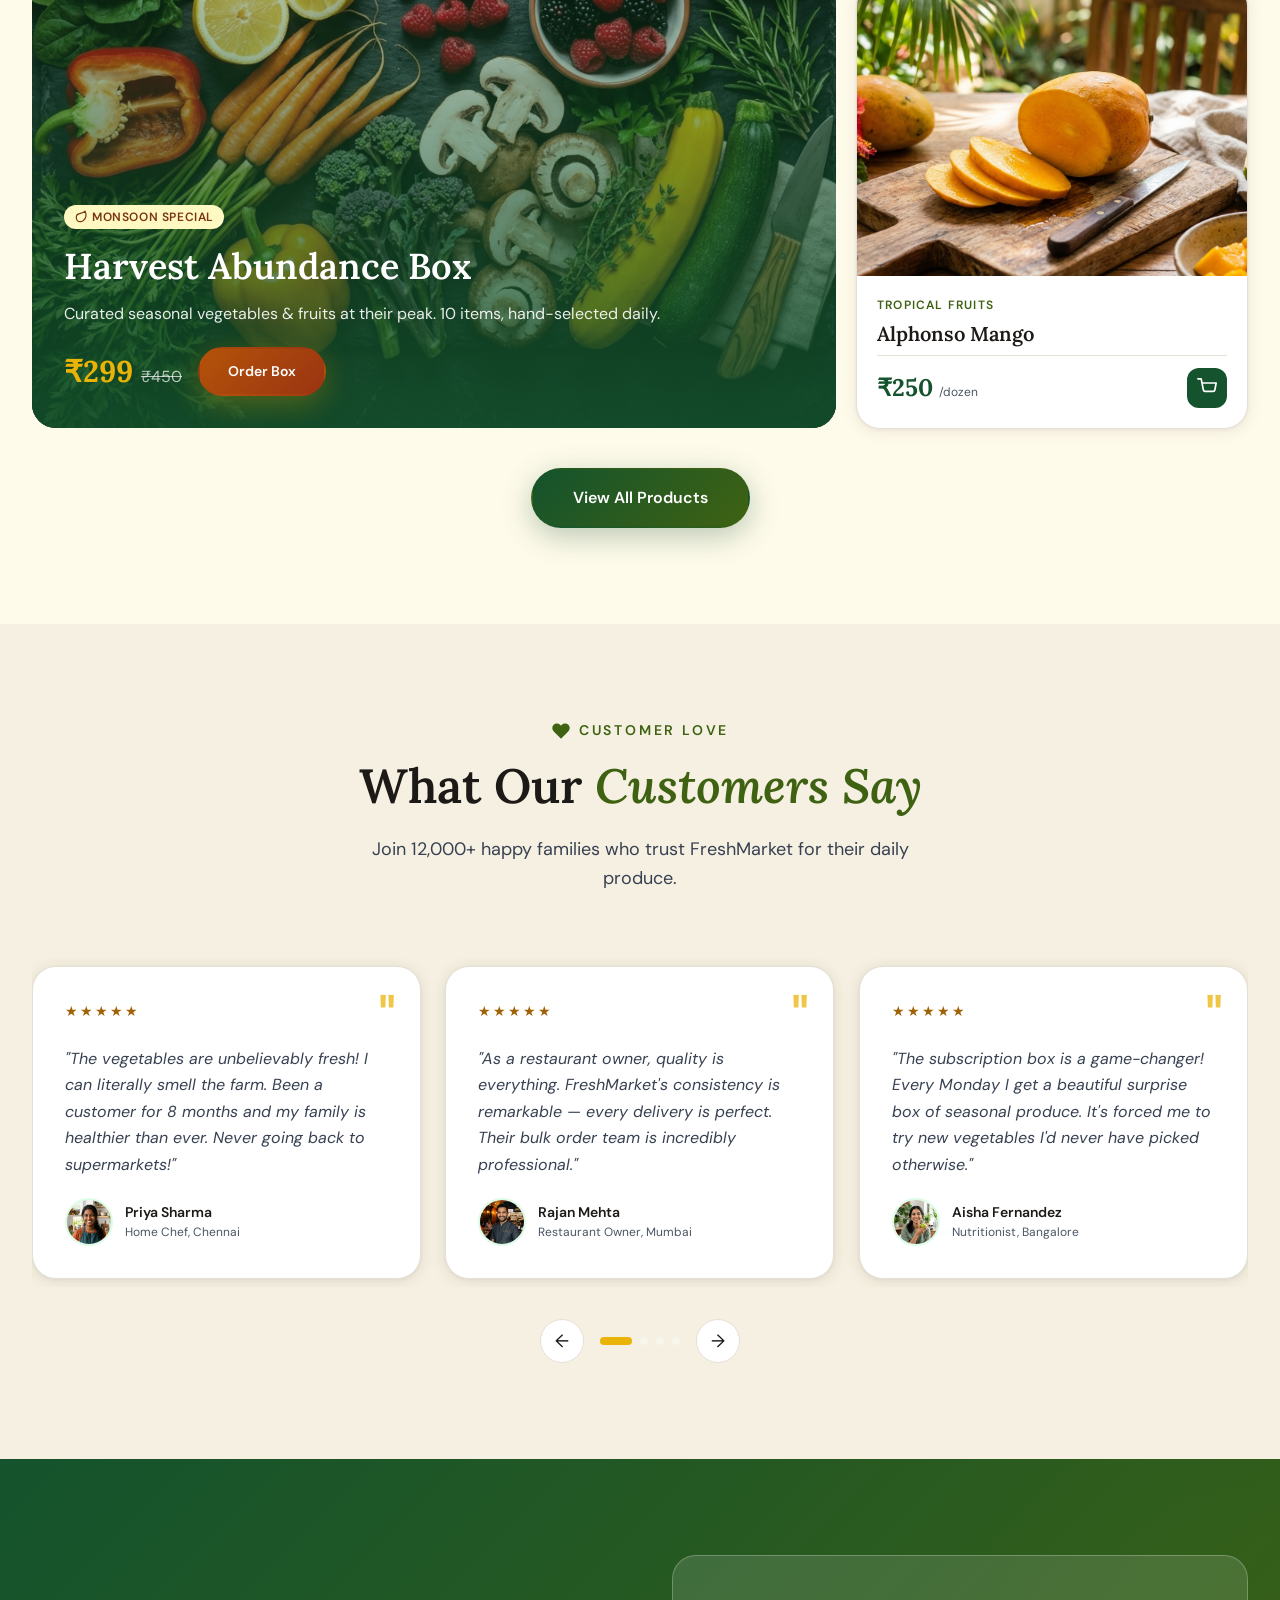
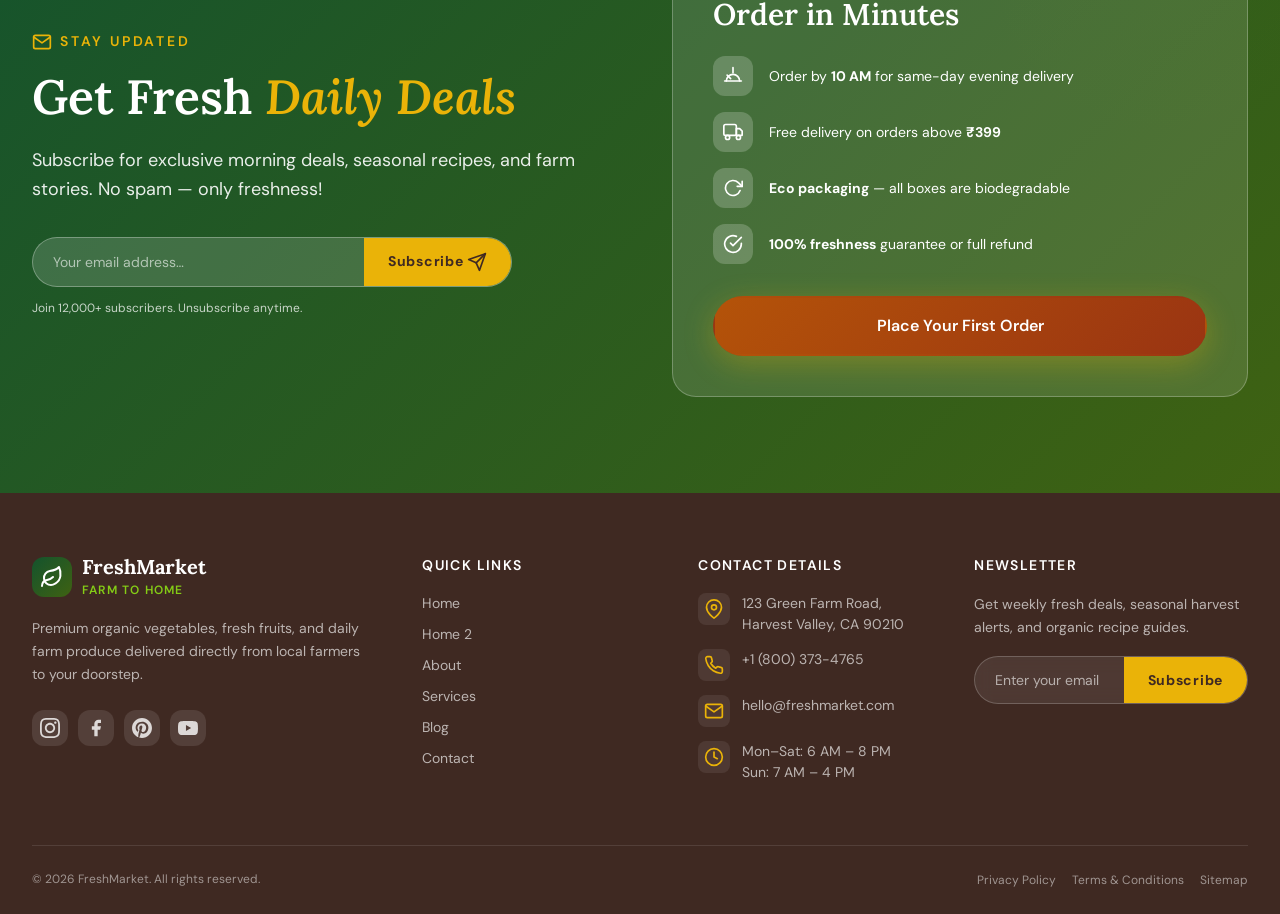
==== commit 8e48dd80: "images" ====
--- a/index.html
+++ b/index.html
@@ -487,7 +487,7 @@
               <div class="stars" aria-label="5 stars">★★★★★</div>
               <p class="testimonial-text">"The vegetables are unbelievably fresh! I can literally smell the farm. Been a customer for 8 months and my family is healthier than ever. Never going back to supermarkets!"</p>
               <div class="testimonial-author">
-                <div class="testimonial-avatar" style="background:var(--color-forest-50);display:flex;align-items:center;justify-content:center;color:var(--color-forest);width:48px;height:48px;border-radius:50%;"><svg class="icon-svg icon-svg-md" viewBox="0 0 24 24" fill="none" stroke="currentColor"><path d="M20 21v-2a4 4 0 0 0-4-4H8a4 4 0 0 0-4 4v2"/><circle cx="12" cy="7" r="4"/></svg></div>
+                <img src="assets/images/customer_priya.jpg" alt="Priya Sharma" class="testimonial-avatar" width="48" height="48" loading="lazy">
                 <div class="testimonial-info">
                   <div class="testimonial-name">Priya Sharma</div>
                   <div class="testimonial-role">Home Chef, Chennai</div>
@@ -499,7 +499,7 @@
               <div class="stars" aria-label="5 stars">★★★★★</div>
               <p class="testimonial-text">"As a restaurant owner, quality is everything. FreshMarket's consistency is remarkable — every delivery is perfect. Their bulk order team is incredibly professional."</p>
               <div class="testimonial-author">
-                <div class="testimonial-avatar" style="background:#FFF7ED;display:flex;align-items:center;justify-content:center;color:#C2410C;width:48px;height:48px;border-radius:50%;"><svg class="icon-svg icon-svg-md" viewBox="0 0 24 24" fill="none" stroke="currentColor"><path d="M20 21v-2a4 4 0 0 0-4-4H8a4 4 0 0 0-4 4v2"/><circle cx="12" cy="7" r="4"/></svg></div>
+                <img src="assets/images/customer_rajan.jpg" alt="Rajan Mehta" class="testimonial-avatar" width="48" height="48" loading="lazy">
                 <div class="testimonial-info">
                   <div class="testimonial-name">Rajan Mehta</div>
                   <div class="testimonial-role">Restaurant Owner, Mumbai</div>
@@ -511,7 +511,7 @@
               <div class="stars" aria-label="5 stars">★★★★★</div>
               <p class="testimonial-text">"The subscription box is a game-changer! Every Monday I get a beautiful surprise box of seasonal produce. It's forced me to try new vegetables I'd never have picked otherwise."</p>
               <div class="testimonial-author">
-                <div class="testimonial-avatar" style="background:var(--color-leaf-light);display:flex;align-items:center;justify-content:center;color:var(--color-leaf);width:48px;height:48px;border-radius:50%;"><svg class="icon-svg icon-svg-md" viewBox="0 0 24 24" fill="none" stroke="currentColor"><path d="M20 21v-2a4 4 0 0 0-4-4H8a4 4 0 0 0-4 4v2"/><circle cx="12" cy="7" r="4"/></svg></div>
+                <img src="assets/images/customer_aisha.jpg" alt="Aisha Fernandez" class="testimonial-avatar" width="48" height="48" loading="lazy">
                 <div class="testimonial-info">
                   <div class="testimonial-name">Aisha Fernandez</div>
                   <div class="testimonial-role">Nutritionist, Bangalore</div>
@@ -523,7 +523,7 @@
               <div class="stars" aria-label="5 stars">★★★★★</div>
               <p class="testimonial-text">"The organic fruits are top tier! As an athlete, clean nutrition is non-negotiable. The Nagpur oranges and Alphonso mangoes are exceptionally fresh and bursting with natural flavor."</p>
               <div class="testimonial-author">
-                <div class="testimonial-avatar" style="background:#F0FDF4;display:flex;align-items:center;justify-content:center;color:#16A34A;width:48px;height:48px;border-radius:50%;"><svg class="icon-svg icon-svg-md" viewBox="0 0 24 24" fill="none" stroke="currentColor"><path d="M20 21v-2a4 4 0 0 0-4-4H8a4 4 0 0 0-4 4v2"/><circle cx="12" cy="7" r="4"/></svg></div>
+                <img src="assets/images/customer_vikram.jpg" alt="Vikram Patel" class="testimonial-avatar" width="48" height="48" loading="lazy">
                 <div class="testimonial-info">
                   <div class="testimonial-name">Vikram Patel</div>
                   <div class="testimonial-role">Fitness Coach, Delhi</div>
@@ -535,7 +535,7 @@
               <div class="stars" aria-label="5 stars">★★★★★</div>
               <p class="testimonial-text">"Same-day delivery in eco-friendly packaging! I love how FreshMarket connects us directly with local farmers. Ordering through their site is smooth and hassle-free every time."</p>
               <div class="testimonial-author">
-                <div class="testimonial-avatar" style="background:#EFF6FF;display:flex;align-items:center;justify-content:center;color:#2563EB;width:48px;height:48px;border-radius:50%;"><svg class="icon-svg icon-svg-md" viewBox="0 0 24 24" fill="none" stroke="currentColor"><path d="M20 21v-2a4 4 0 0 0-4-4H8a4 4 0 0 0-4 4v2"/><circle cx="12" cy="7" r="4"/></svg></div>
+                <img src="assets/images/customer_ananya.jpg" alt="Ananya Roy" class="testimonial-avatar" width="48" height="48" loading="lazy">
                 <div class="testimonial-info">
                   <div class="testimonial-name">Ananya Roy</div>
                   <div class="testimonial-role">Software Engineer, Hyderabad</div>
@@ -547,7 +547,7 @@
               <div class="stars" aria-label="5 stars">★★★★★</div>
               <p class="testimonial-text">"Finding authentic, chemical-free produce used to be a challenge. FreshMarket's hydroponic spinach and crisp purple carrots exceeded all my expectations. Absolutely top quality!"</p>
               <div class="testimonial-author">
-                <div class="testimonial-avatar" style="background:#FAF5FF;display:flex;align-items:center;justify-content:center;color:#9333EA;width:48px;height:48px;border-radius:50%;"><svg class="icon-svg icon-svg-md" viewBox="0 0 24 24" fill="none" stroke="currentColor"><path d="M20 21v-2a4 4 0 0 0-4-4H8a4 4 0 0 0-4 4v2"/><circle cx="12" cy="7" r="4"/></svg></div>
+                <img src="assets/images/customer_david.jpg" alt="David Miller" class="testimonial-avatar" width="48" height="48" loading="lazy">
                 <div class="testimonial-info">
                   <div class="testimonial-name">David Miller</div>
                   <div class="testimonial-role">Food Blogger & Expat, Goa</div>
